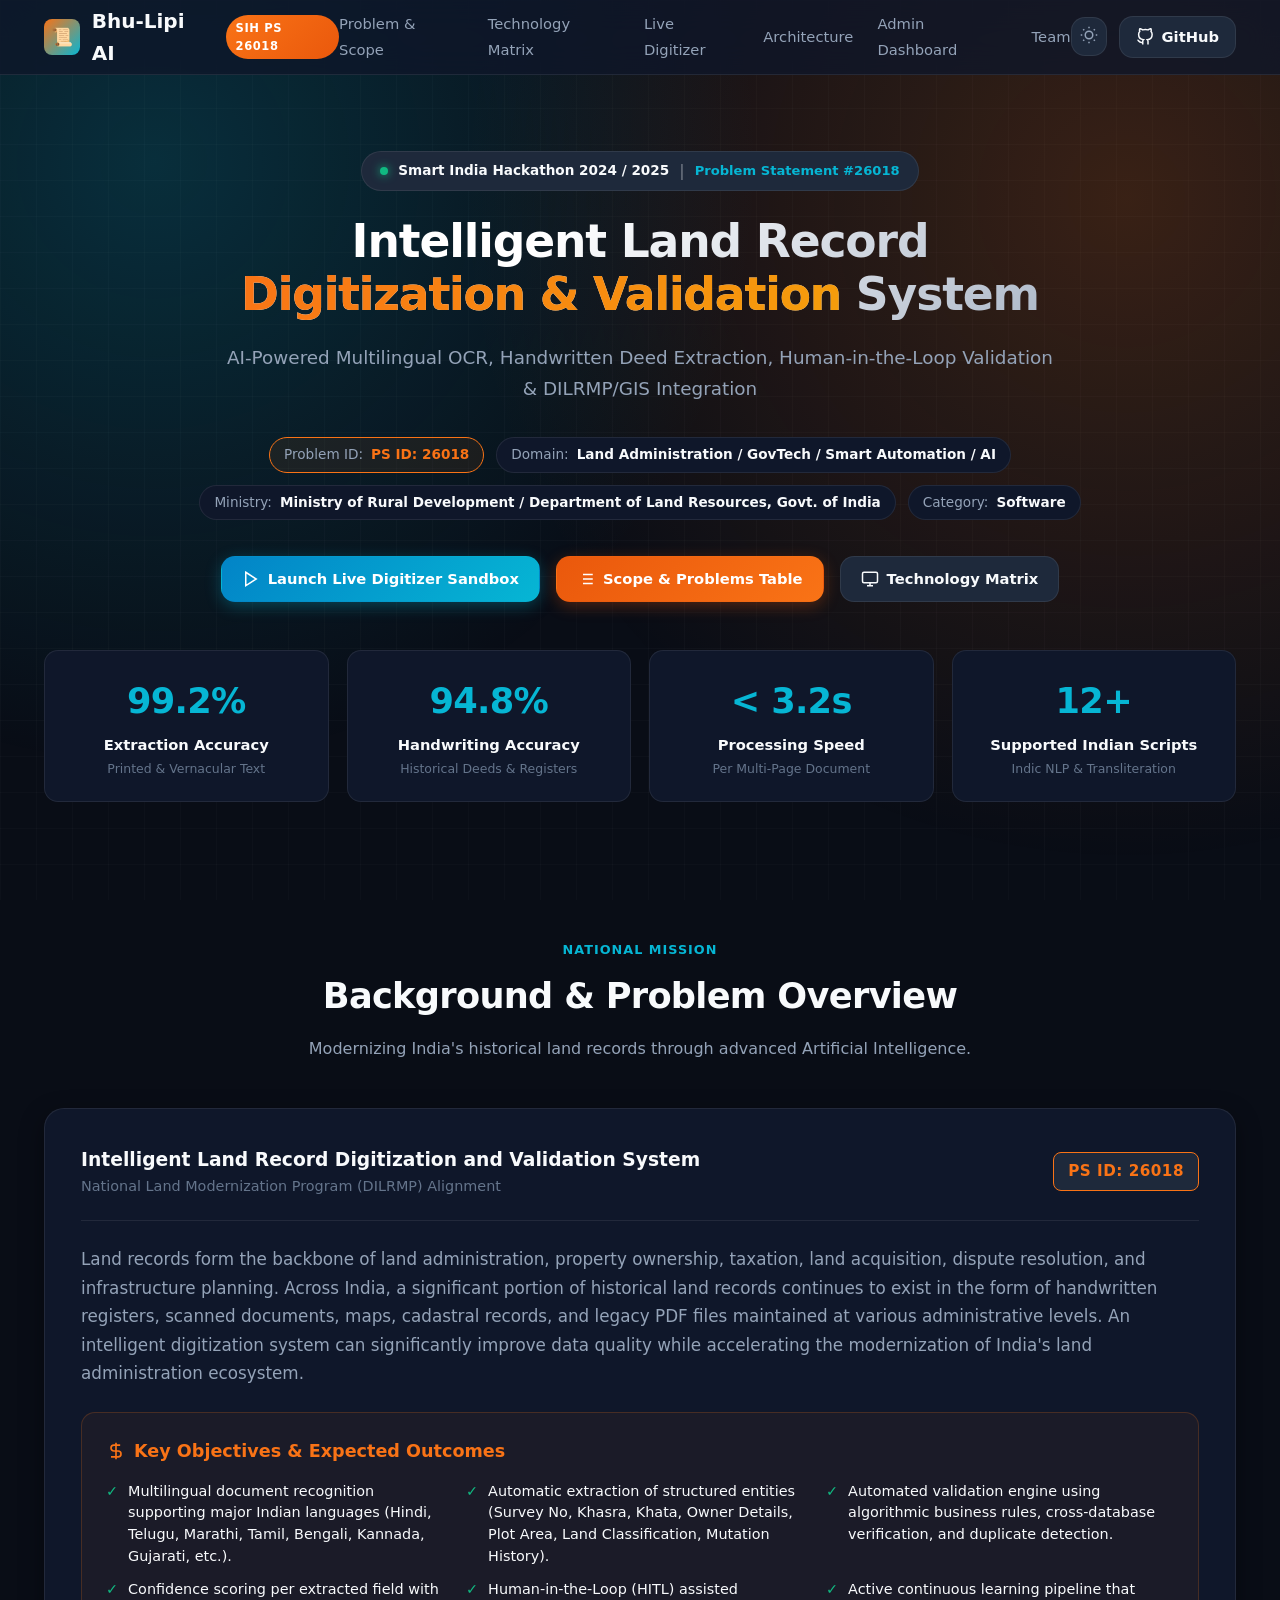
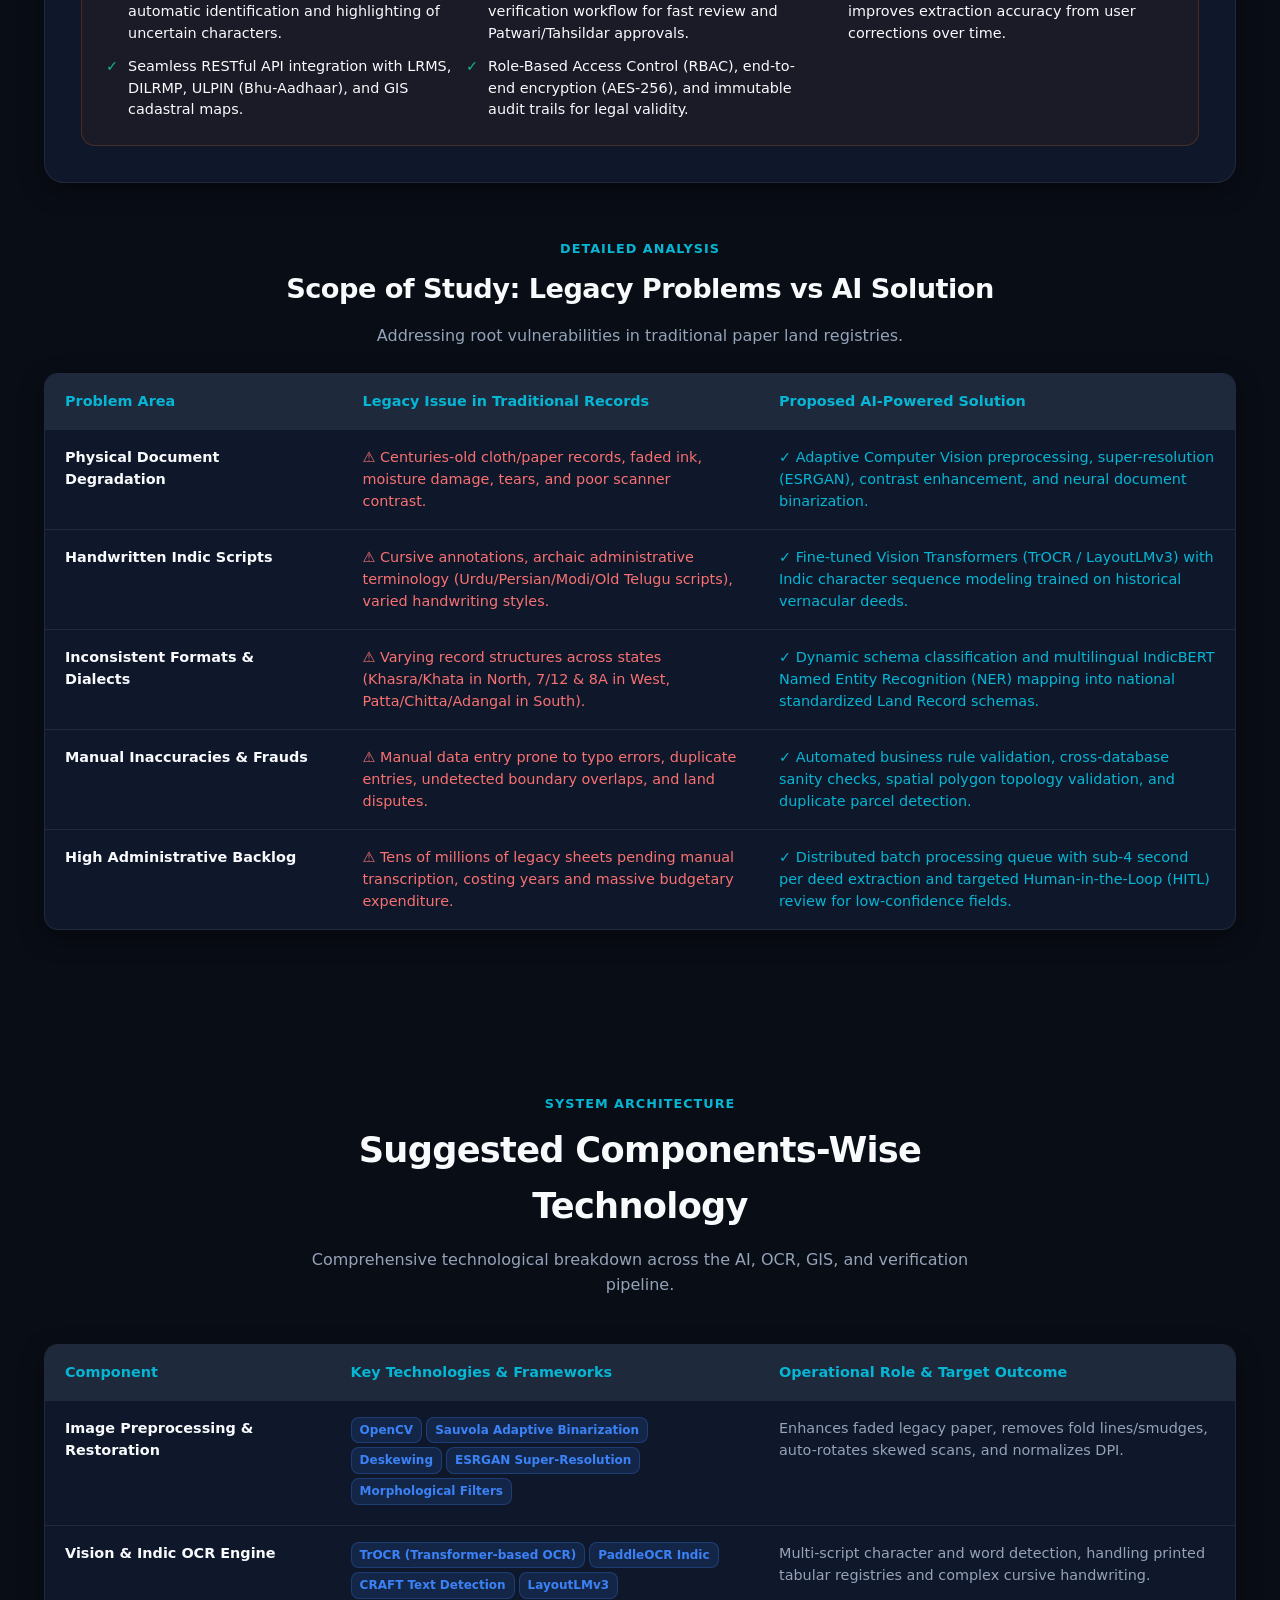
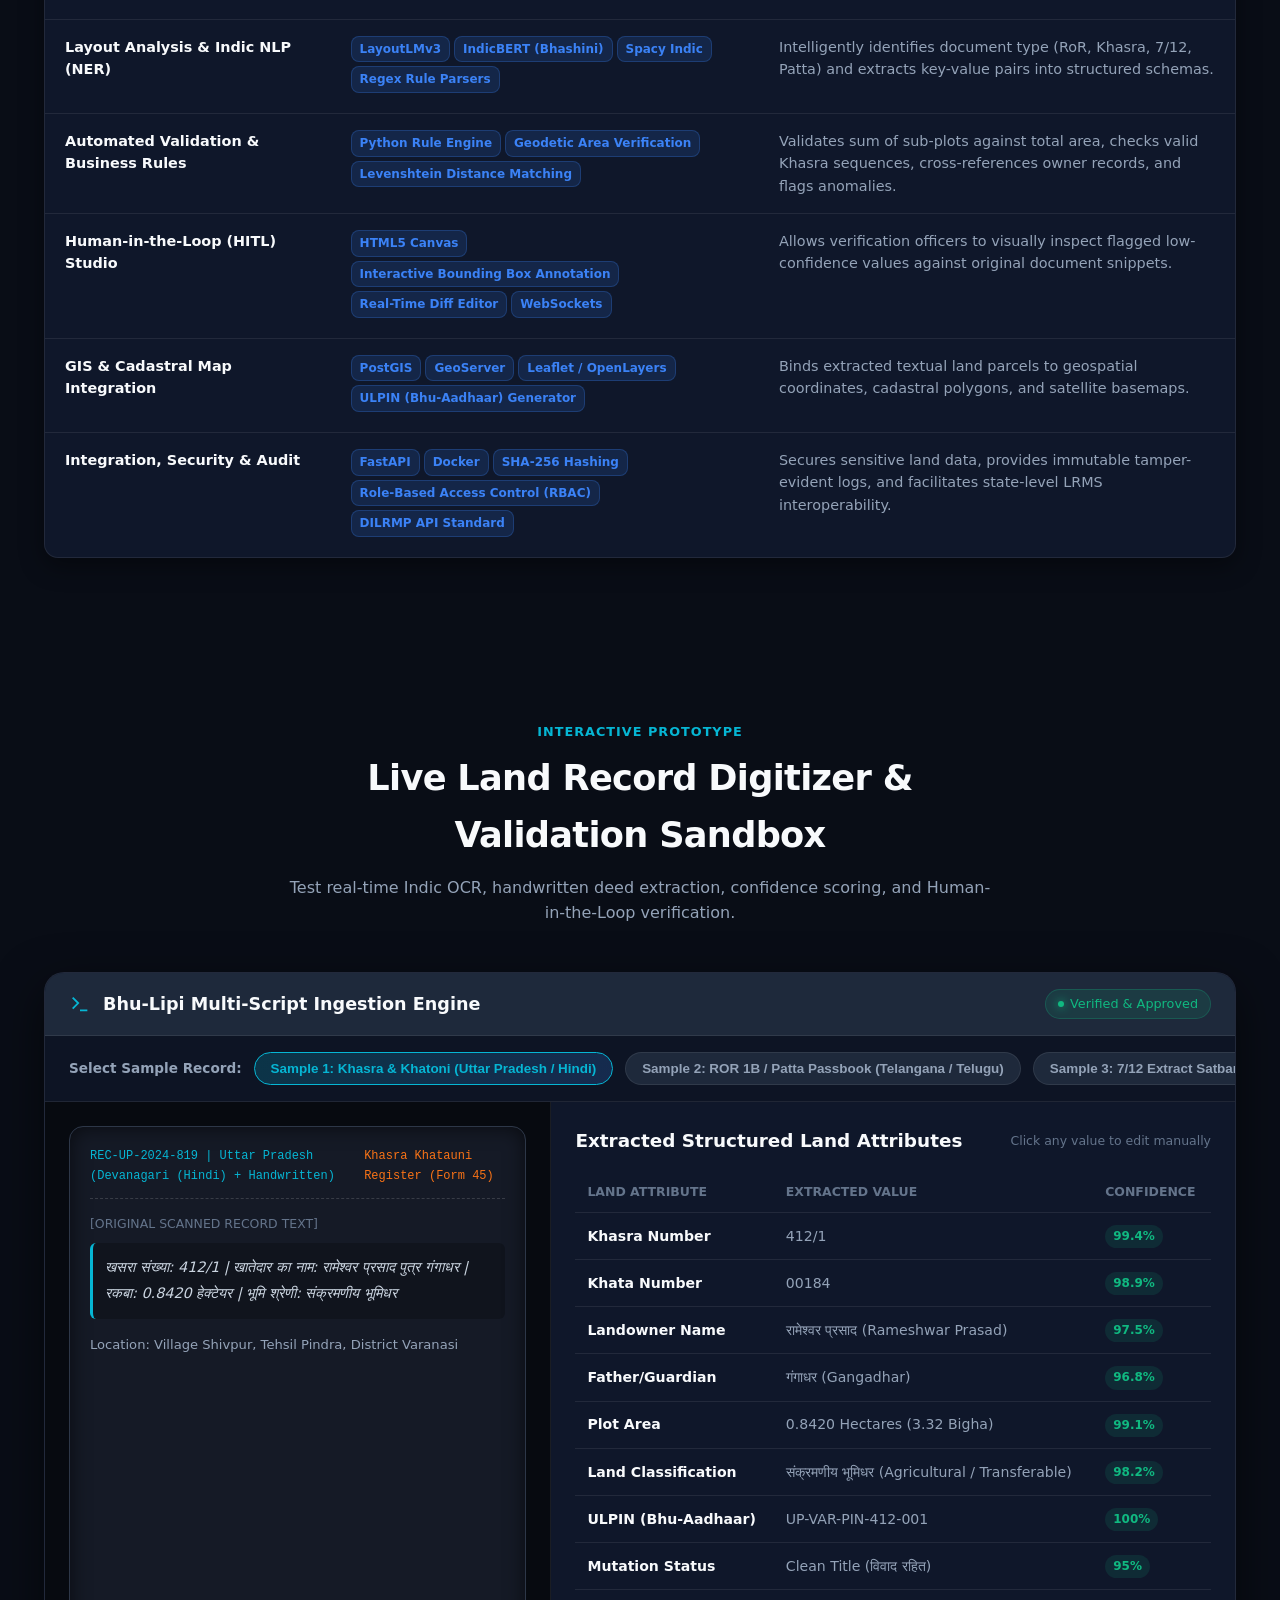
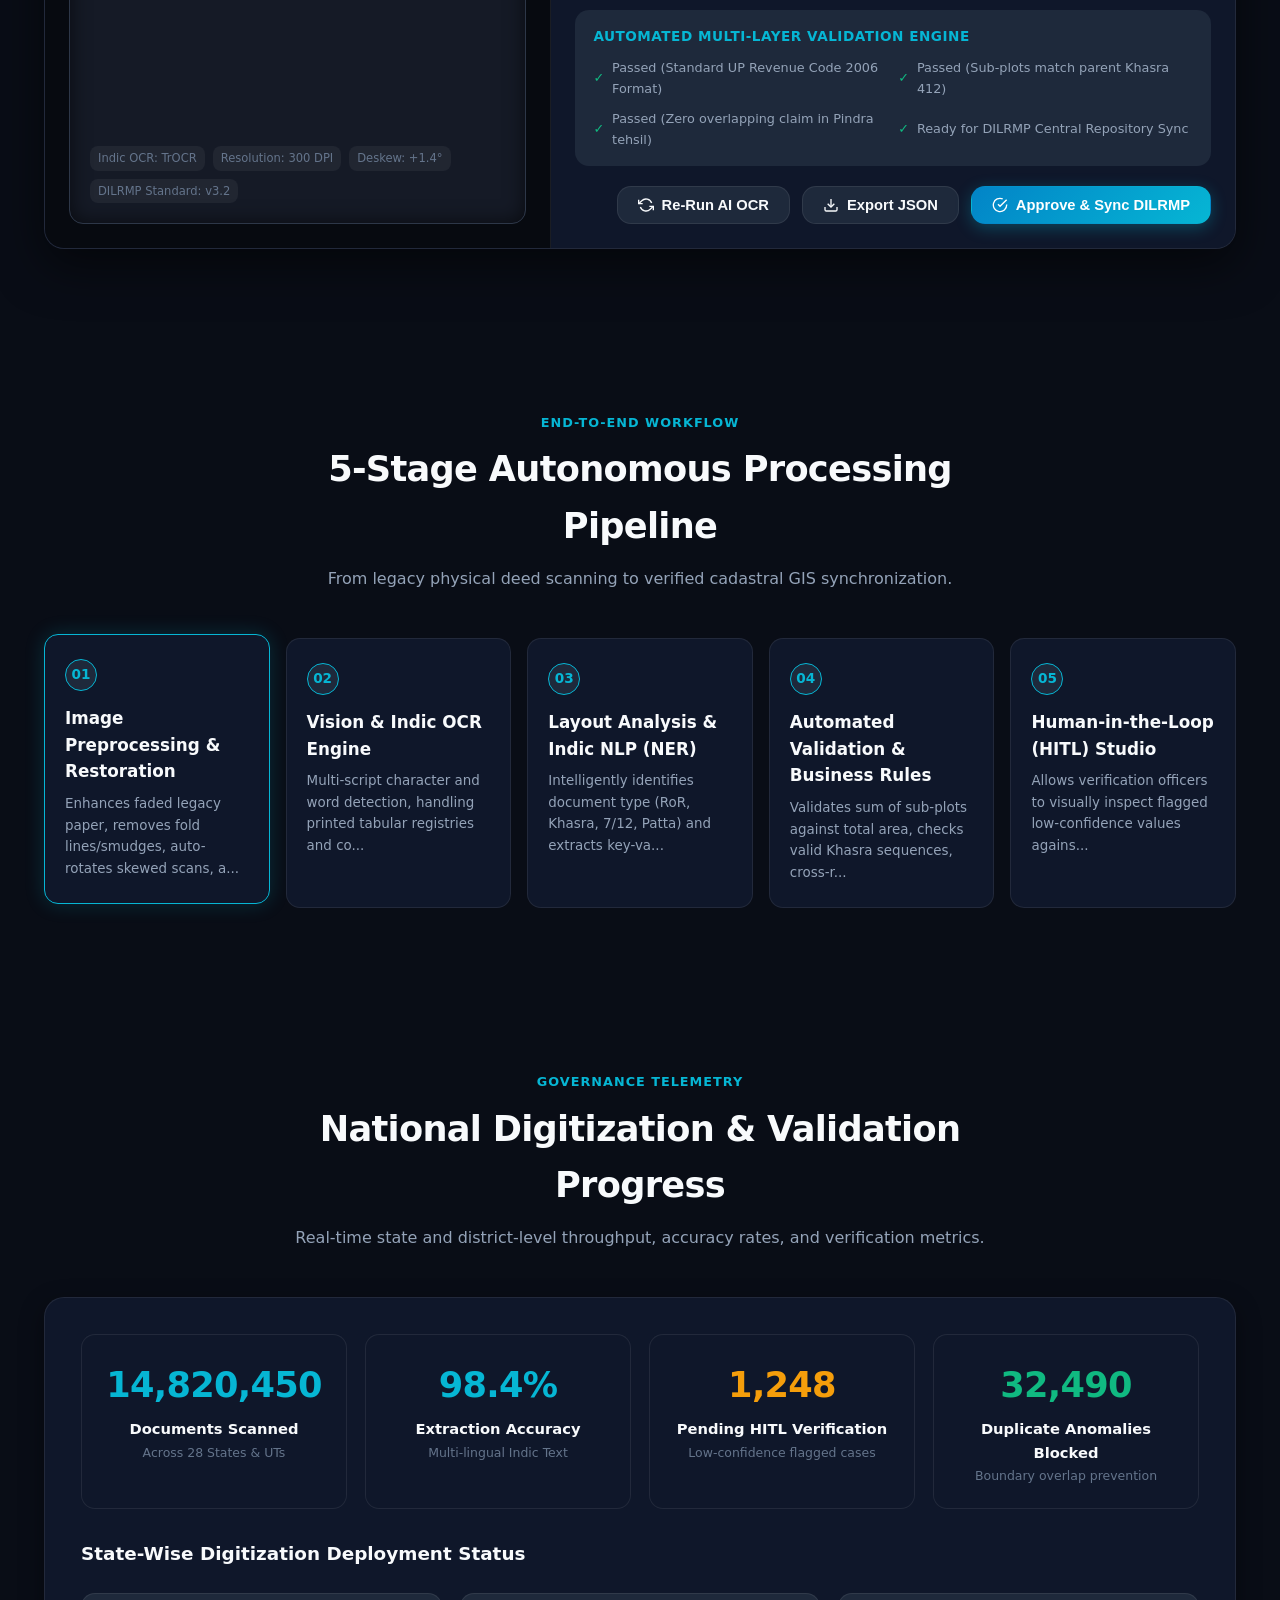
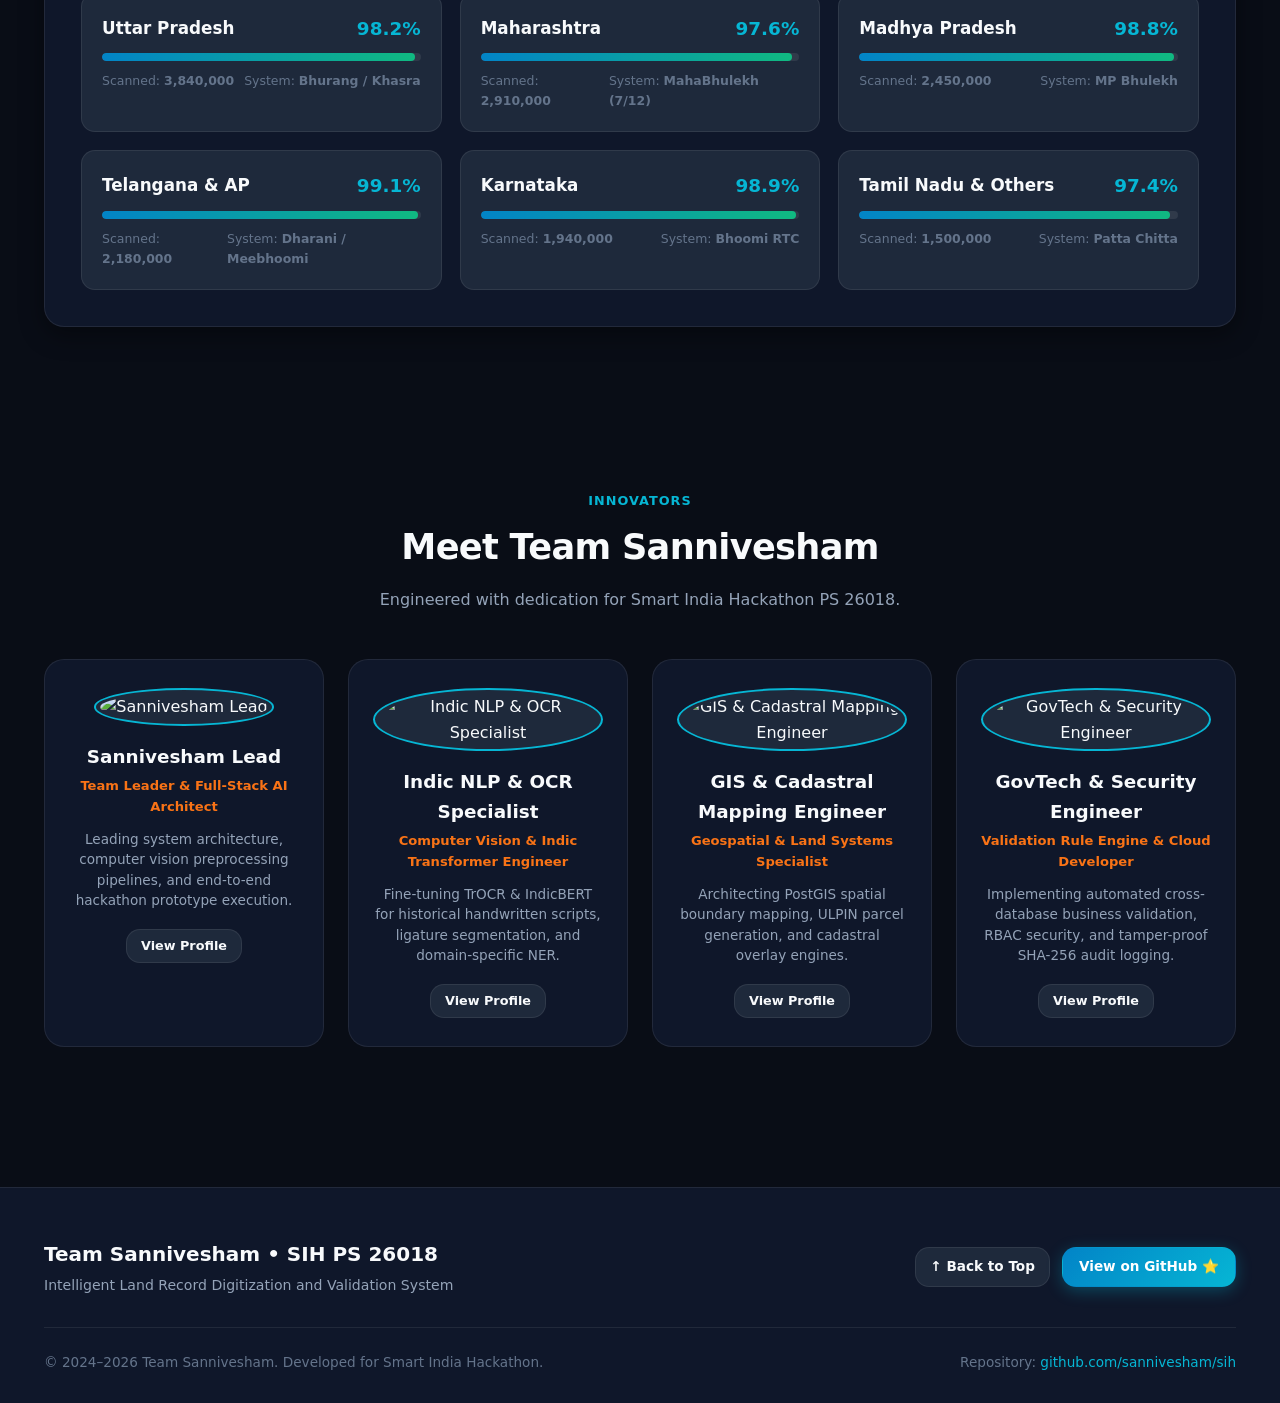
==== index.html @ 3c595a77 "feat: initial commit - SIH PS 26018 Intelligent Land Record Digitization & Validation System website" ====
﻿<!DOCTYPE html>
<html lang="en" data-theme="dark">
<head>
  <meta charset="UTF-8" />
  <meta name="viewport" content="width=device-width, initial-scale=1.0" />
  <title>SIH 26018 | Intelligent Land Record Digitization and Validation System</title>
  <meta name="description" content="AI-Powered Intelligent Land Record Digitization and Validation System for Smart India Hackathon PS 26018 by Team Sannivesham." />
  <link rel="stylesheet" href="css/style.css" />
  <link rel="icon" href="data:image/svg+xml,<svg xmlns='http://www.w3.org/2000/svg' viewBox='0 0 100 100'><text y='.9em' font-size='90'>📜</text></svg>" />
</head>
<body>

  <!-- Background Ambient Glow -->
  <div class="bg-grid-overlay"></div>

  <!-- Navigation Bar -->
  <header class="navbar">
    <div class="container">
      <a href="#" class="nav-brand">
        <div class="brand-icon">📜</div>
        <span>Bhu-Lipi AI</span>
        <span class="brand-badge">SIH PS 26018</span>
      </a>

      <ul class="nav-links">
        <li><a href="#problem" class="nav-link">Problem & Scope</a></li>
        <li><a href="#tech-table" class="nav-link">Technology Matrix</a></li>
        <li><a href="#digitizer" class="nav-link">Live Digitizer</a></li>
        <li><a href="#architecture" class="nav-link">Architecture</a></li>
        <li><a href="#dashboard" class="nav-link">Admin Dashboard</a></li>
        <li><a href="#team" class="nav-link">Team</a></li>
      </ul>

      <div class="nav-actions">
        <button id="theme-toggle" class="btn-icon" aria-label="Toggle Theme" title="Toggle Dark/Light Theme">
          <span id="theme-icon">
            <svg width="18" height="18" viewBox="0 0 24 24" fill="none" stroke="currentColor" stroke-width="2"><circle cx="12" cy="12" r="5"></circle><line x1="12" y1="1" x2="12" y2="3"></line><line x1="12" y1="21" x2="12" y2="23"></line><line x1="4.22" y1="4.22" x2="5.64" y2="5.64"></line><line x1="18.36" y1="18.36" x2="19.78" y2="19.78"></line><line x1="1" y1="12" x2="3" y2="12"></line><line x1="21" y1="12" x2="23" y2="12"></line><line x1="4.22" y1="19.78" x2="5.64" y2="18.36"></line><line x1="18.36" y1="5.64" x2="19.78" y2="4.22"></line></svg>
          </span>
        </button>

        <a href="https://github.com/sannivesham/sih" target="_blank" rel="noopener noreferrer" class="btn btn-secondary sih-gh-link" style="padding: 8px 16px;">
          <svg width="18" height="18" viewBox="0 0 24 24" fill="none" stroke="currentColor" stroke-width="2"><path d="M9 19c-5 1.5-5-2.5-7-3m14 6v-3.87a3.37 3.37 0 0 0-.94-2.61c3.14-.35 6.44-1.54 6.44-7A5.44 5.44 0 0 0 20 4.77 5.07 5.07 0 0 0 19.91 1S18.73.65 16 2.48a13.38 13.38 0 0 0-7 0C6.27.65 5.09 1 5.09 1A5.07 5.07 0 0 0 5 4.77a5.44 5.44 0 0 0-1.5 3.78c0 5.42 3.3 6.61 6.44 7A3.37 3.37 0 0 0 9 18.13V22"></path></svg>
          <span>GitHub</span>
        </a>
      </div>
    </div>
  </header>

  <!-- Hero Section -->
  <main>
    <section class="hero-section">
      <div class="container">
        <div class="hero-badge-wrap">
          <span class="pulse-dot"></span>
          <span id="hero-edition" style="font-size: 0.85rem; font-weight: 700;">Smart India Hackathon</span>
          <span style="opacity: 0.4;">|</span>
          <span style="font-size: 0.82rem; color: var(--accent-cyan); font-weight: 700;">Problem Statement #26018</span>
        </div>

        <h1 class="hero-title">
          Intelligent Land Record <br />
          <span class="hero-highlight">Digitization & Validation</span> System
        </h1>

        <p class="hero-subtitle" id="hero-tagline">
          AI-Powered Multilingual OCR, Handwritten Deed Extraction, Human-in-the-Loop Validation & DILRMP/GIS Integration
        </p>

        <!-- Meta Pills -->
        <div class="meta-pills-row">
          <div class="meta-pill highlight">
            <span>Problem ID:</span>
            <strong id="problem-badge-id">PS ID: 26018</strong>
          </div>
          <div class="meta-pill">
            <span>Domain:</span>
            <strong id="problem-badge-theme">Land Administration / GovTech</strong>
          </div>
          <div class="meta-pill">
            <span>Ministry:</span>
            <strong id="problem-badge-org">Dept of Land Resources / DILRMP</strong>
          </div>
          <div class="meta-pill">
            <span>Category:</span>
            <strong id="problem-badge-cat">Software Edition</strong>
          </div>
        </div>

        <!-- Action CTAs -->
        <div class="hero-actions">
          <a href="#digitizer" class="btn btn-primary">
            <svg width="18" height="18" viewBox="0 0 24 24" fill="none" stroke="currentColor" stroke-width="2"><polygon points="5 3 19 12 5 21 5 3"></polygon></svg>
            <span>Launch Live Digitizer Sandbox</span>
          </a>
          <a href="#scope-section" class="btn btn-saffron">
            <svg width="18" height="18" viewBox="0 0 24 24" fill="none" stroke="currentColor" stroke-width="2"><line x1="8" y1="6" x2="21" y2="6"></line><line x1="8" y1="12" x2="21" y2="12"></line><line x1="8" y1="18" x2="21" y2="18"></line><line x1="3" y1="6" x2="3.01" y2="6"></line><line x1="3" y1="12" x2="3.01" y2="12"></line><line x1="3" y1="18" x2="3.01" y2="18"></line></svg>
            <span>Scope & Problems Table</span>
          </a>
          <a href="#tech-table" class="btn btn-secondary">
            <svg width="18" height="18" viewBox="0 0 24 24" fill="none" stroke="currentColor" stroke-width="2"><rect x="2" y="3" width="20" height="14" rx="2" ry="2"></rect><line x1="8" y1="21" x2="16" y2="21"></line><line x1="12" y1="17" x2="12" y2="21"></line></svg>
            <span>Technology Matrix</span>
          </a>
        </div>

        <!-- KPI Metrics Grid -->
        <div class="metrics-grid" id="metrics-container">
          <!-- Dynamically populated from config.js -->
        </div>
      </div>
    </section>

    <!-- Problem Statement & Background Section -->
    <section class="section" id="problem">
      <div class="container">
        <div class="section-header">
          <span class="section-tag">National Mission</span>
          <h2 class="section-title">Background & Problem Overview</h2>
          <p class="section-desc">Modernizing India's historical land records through advanced Artificial Intelligence.</p>
        </div>

        <div class="problem-box">
          <div class="problem-banner">
            <div>
              <h3 id="problem-title-display">Intelligent Land Record Digitization and Validation System</h3>
              <p style="color: var(--text-muted); font-size: 0.9rem;">National Land Modernization Program (DILRMP) Alignment</p>
            </div>
            <div class="problem-id-badge">PS ID: 26018</div>
          </div>

          <p class="problem-desc-lead" id="problem-desc-lead">
            Land records form the backbone of land administration, property ownership, taxation, land acquisition, dispute resolution, and infrastructure planning. Across India, a significant portion of historical land records continues to exist in the form of handwritten registers, scanned documents, maps, cadastral records, and legacy PDF files maintained at various administrative levels.
          </p>

          <!-- Core Objectives -->
          <div class="objectives-panel">
            <h4>
              <svg width="20" height="20" viewBox="0 0 24 24" fill="none" stroke="currentColor" stroke-width="2"><path d="M12 2v20M17 5H9.5a3.5 3.5 0 0 0 0 7h5a3.5 3.5 0 0 1 0 7H6"></path></svg>
              Key Objectives & Expected Outcomes
            </h4>
            <ul class="objectives-list" id="objectives-container">
              <!-- Dynamically populated from config.js -->
            </ul>
          </div>
        </div>

        <!-- Scope of Study & Problems Table -->
        <div id="scope-section" style="padding-top: 20px;">
          <div class="section-header" style="margin-bottom: 24px;">
            <span class="section-tag">Detailed Analysis</span>
            <h3 class="section-title" style="font-size: 1.7rem;">Scope of Study: Legacy Problems vs AI Solution</h3>
            <p class="section-desc">Addressing root vulnerabilities in traditional paper land registries.</p>
          </div>

          <div class="table-responsive">
            <table class="custom-table">
              <thead>
                <tr>
                  <th style="width: 25%;">Problem Area</th>
                  <th style="width: 35%;">Legacy Issue in Traditional Records</th>
                  <th style="width: 40%;">Proposed AI-Powered Solution</th>
                </tr>
              </thead>
              <tbody id="scope-table-tbody">
                <!-- Dynamically populated from config.js -->
              </tbody>
            </table>
          </div>
        </div>
      </div>
    </section>

    <!-- Suggested Components-Wise Technology Table -->
    <section class="section" id="tech-table">
      <div class="container">
        <div class="section-header">
          <span class="section-tag">System Architecture</span>
          <h2 class="section-title">Suggested Components-Wise Technology</h2>
          <p class="section-desc">Comprehensive technological breakdown across the AI, OCR, GIS, and verification pipeline.</p>
        </div>

        <div class="table-responsive">
          <table class="custom-table">
            <thead>
              <tr>
                <th style="width: 24%;">Component</th>
                <th style="width: 36%;">Key Technologies & Frameworks</th>
                <th style="width: 40%;">Operational Role & Target Outcome</th>
              </tr>
            </thead>
            <tbody id="components-table-tbody">
              <!-- Dynamically populated from config.js -->
            </tbody>
          </table>
        </div>
      </div>
    </section>

    <!-- Interactive Land Record Digitizer Simulator -->
    <section class="section" id="digitizer">
      <div class="container">
        <div class="section-header">
          <span class="section-tag">Interactive Prototype</span>
          <h2 class="section-title">Live Land Record Digitizer & Validation Sandbox</h2>
          <p class="section-desc">Test real-time Indic OCR, handwritten deed extraction, confidence scoring, and Human-in-the-Loop verification.</p>
        </div>

        <div class="simulator-container">
          <!-- Topbar -->
          <div class="simulator-topbar">
            <div class="simulator-title-wrap">
              <svg width="22" height="22" viewBox="0 0 24 24" fill="none" stroke="var(--accent-cyan)" stroke-width="2"><polyline points="4 17 10 11 4 5"></polyline><line x1="12" y1="19" x2="20" y2="19"></line></svg>
              <h3>Bhu-Lipi Multi-Script Ingestion Engine</h3>
            </div>
            <div class="simulator-status-badge">
              <span class="pulse-dot" style="width: 6px; height: 6px;"></span>
              <span id="sim-status-text">Pipeline Ready</span>
            </div>
          </div>

          <!-- Sample Selector Strip -->
          <div class="sample-selector-strip" id="sample-selector-strip">
            <!-- Dynamically populated from config.js -->
          </div>

          <!-- Workspace Split -->
          <div class="simulator-workspace">
            <!-- Left: Scanned Document Viewer -->
            <div class="doc-scan-viewer">
              <div class="doc-paper-mockup" id="doc-paper-mockup">
                <div class="scan-laser-line"></div>
                <div class="doc-paper-header">
                  <span id="doc-code-display">REC-UP-2024-819</span>
                  <span style="color: var(--accent-saffron);" id="doc-type-display">Form 45 Khasra</span>
                </div>
                <div class="doc-paper-content">
                  <div style="font-size: 0.78rem; color: var(--text-muted); margin-bottom: 8px;">[ORIGINAL SCANNED RECORD TEXT]</div>
                  <p id="doc-text-display" style="font-style: italic; background: rgba(0,0,0,0.25); padding: 12px; border-radius: 6px; border-left: 3px solid var(--accent-cyan);">
                    खसरा संख्या: 412/1 | खातेदार का नाम: रामेश्वर प्रसाद पुत्र गंगाधर | रकबा: 0.8420 हेक्टेयर
                  </p>
                  <div style="margin-top: 14px; font-size: 0.82rem; color: #94a3b8;" id="doc-geo-display">
                    Location: Village Shivpur, Tehsil Pindra, District Varanasi
                  </div>
                </div>
                <div class="doc-meta-tags">
                  <span class="doc-meta-pill">Indic OCR: TrOCR</span>
                  <span class="doc-meta-pill">Resolution: 300 DPI</span>
                  <span class="doc-meta-pill">Deskew: +1.4°</span>
                  <span class="doc-meta-pill">DILRMP Standard: v3.2</span>
                </div>
              </div>
            </div>

            <!-- Right: Extracted Schema Table & Validation -->
            <div class="doc-results-panel">
              <div class="results-panel-header">
                <h4>Extracted Structured Land Attributes</h4>
                <span style="font-size: 0.78rem; color: var(--text-muted);">Click any value to edit manually</span>
              </div>

              <!-- HITL Alert Strip (Shown on low-confidence records) -->
              <div class="hitl-alert-strip" id="hitl-alert-strip">
                <!-- Dynamically toggled -->
              </div>

              <!-- Fields Table -->
              <table class="fields-table">
                <thead>
                  <tr>
                    <th>Land Attribute</th>
                    <th>Extracted Value</th>
                    <th>Confidence</th>
                  </tr>
                </thead>
                <tbody id="fields-table-tbody">
                  <!-- Dynamically populated from config.js -->
                </tbody>
              </table>

              <!-- Automated Validation Checklist -->
              <div class="validation-checklist">
                <h5>Automated Multi-Layer Validation Engine</h5>
                <div class="validation-grid">
                  <div class="validation-item" id="val-format">Format Compliance: Passed</div>
                  <div class="validation-item" id="val-area">Sub-Plot Sum Check: Passed</div>
                  <div class="validation-item" id="val-duplicate">Duplicate Encumbrance: Passed</div>
                  <div class="validation-item" id="val-dilrmp">DILRMP Central Sync: Ready</div>
                </div>
              </div>

              <!-- Action Buttons Row -->
              <div class="sim-actions-row">
                <button id="sim-rescan-btn" class="btn btn-secondary">
                  <svg width="16" height="16" viewBox="0 0 24 24" fill="none" stroke="currentColor" stroke-width="2"><polyline points="1 4 1 10 7 10"></polyline><polyline points="23 20 23 14 17 14"></polyline><path d="M20.49 9A9 9 0 0 0 5.64 5.64L1 10m22 4l-4.64 4.36A9 9 0 0 1 3.51 15"></path></svg>
                  <span>Re-Run AI OCR</span>
                </button>
                <button id="sim-export-btn" class="btn btn-secondary">
                  <svg width="16" height="16" viewBox="0 0 24 24" fill="none" stroke="currentColor" stroke-width="2"><path d="M21 15v4a2 2 0 0 1-2 2H5a2 2 0 0 1-2-2v-4"></path><polyline points="7 10 12 15 17 10"></polyline><line x1="12" y1="15" x2="12" y2="3"></line></svg>
                  <span>Export JSON</span>
                </button>
                <button id="sim-approve-btn" class="btn btn-primary">
                  <svg width="16" height="16" viewBox="0 0 24 24" fill="none" stroke="currentColor" stroke-width="2"><path d="M22 11.08V12a10 10 0 1 1-5.93-9.14"></path><polyline points="22 4 12 14.01 9 11.01"></polyline></svg>
                  <span>Approve & Sync DILRMP</span>
                </button>
              </div>
            </div>
          </div>
        </div>
      </div>
    </section>

    <!-- System Architecture Pipeline -->
    <section class="section" id="architecture">
      <div class="container">
        <div class="section-header">
          <span class="section-tag">End-to-End Workflow</span>
          <h2 class="section-title">5-Stage Autonomous Processing Pipeline</h2>
          <p class="section-desc">From legacy physical deed scanning to verified cadastral GIS synchronization.</p>
        </div>

        <div class="pipeline-flow" id="pipeline-container">
          <!-- Dynamically populated from config.js -->
        </div>
      </div>
    </section>

    <!-- Administrative Digitization Dashboard -->
    <section class="section" id="dashboard">
      <div class="container">
        <div class="section-header">
          <span class="section-tag">Governance Telemetry</span>
          <h2 class="section-title">National Digitization & Validation Progress</h2>
          <p class="section-desc">Real-time state and district-level throughput, accuracy rates, and verification metrics.</p>
        </div>

        <div class="admin-dashboard-box">
          <!-- Top Metrics -->
          <div class="metrics-grid" style="margin-top: 0; margin-bottom: 30px;">
            <div class="metric-card">
              <div class="metric-value" id="dash-total-scanned">14,820,450</div>
              <div class="metric-label">Documents Scanned</div>
              <div class="metric-note">Across 28 States & UTs</div>
            </div>
            <div class="metric-card">
              <div class="metric-value" id="dash-success-rate">98.4%</div>
              <div class="metric-label">Extraction Accuracy</div>
              <div class="metric-note">Multi-lingual Indic Text</div>
            </div>
            <div class="metric-card">
              <div class="metric-value" style="color: var(--accent-amber);" id="dash-hitl-queue">1,248</div>
              <div class="metric-label">Pending HITL Verification</div>
              <div class="metric-note">Low-confidence flagged cases</div>
            </div>
            <div class="metric-card">
              <div class="metric-value" style="color: var(--accent-green);" id="dash-fraud-prevented">32,490</div>
              <div class="metric-label">Duplicate Anomalies Blocked</div>
              <div class="metric-note">Boundary overlap prevention</div>
            </div>
          </div>

          <!-- State-wise Progress Bars -->
          <h4 style="font-size: 1.15rem; margin-bottom: 8px;">State-Wise Digitization Deployment Status</h4>
          <div class="state-progress-grid" id="state-progress-grid">
            <!-- Dynamically populated from config.js -->
          </div>
        </div>
      </div>
    </section>

    <!-- Team Section -->
    <section class="section" id="team">
      <div class="container">
        <div class="section-header">
          <span class="section-tag">Innovators</span>
          <h2 class="section-title">Meet Team Sannivesham</h2>
          <p class="section-desc">Engineered with dedication for Smart India Hackathon PS 26018.</p>
        </div>

        <div class="team-grid" id="team-container">
          <!-- Dynamically populated from config.js -->
        </div>
      </div>
    </section>
  </main>

  <!-- Footer -->
  <footer class="footer">
    <div class="container">
      <div class="footer-top">
        <div class="footer-brand">
          <h4>Team Sannivesham • SIH PS 26018</h4>
          <p>Intelligent Land Record Digitization and Validation System</p>
        </div>
        <div style="display: flex; gap: 12px; align-items: center;">
          <a href="#top" class="btn btn-secondary" style="padding: 8px 14px; font-size: 0.85rem;">
            ↑ Back to Top
          </a>
          <a href="https://github.com/sannivesham/sih" target="_blank" rel="noopener noreferrer" class="btn btn-primary sih-gh-link" style="padding: 8px 16px; font-size: 0.85rem;">
            View on GitHub ⭐
          </a>
        </div>
      </div>

      <div class="footer-bottom">
        <p>© 2024–2026 Team Sannivesham. Developed for Smart India Hackathon.</p>
        <p>Repository: <a href="https://github.com/sannivesham/sih" target="_blank" rel="noopener noreferrer" style="color: var(--accent-cyan); text-decoration: none;">github.com/sannivesham/sih</a></p>
      </div>
    </div>
  </footer>

  <!-- Scripts -->
  <script src="js/config.js"></script>
  <script src="js/app.js"></script>
</body>
</html>
---- css/style.css ----
﻿/* ==========================================================================
   SIH Hackathon Portal - PS 26018
   Intelligent Land Record Digitization and Validation System
   Organization: Sannivesham
   ========================================================================== */

:root {
  /* Color Palette - Dark Theme (Default) */
  --bg-main: #090d16;
  --bg-surface: #0f172a;
  --bg-surface-elevated: #1e293b;
  --bg-glass: rgba(15, 23, 42, 0.78);
  --border-glass: rgba(255, 255, 255, 0.08);
  --border-hover: rgba(56, 189, 248, 0.4);

  --text-main: #f8fafc;
  --text-secondary: #94a3b8;
  --text-muted: #64748b;

  /* Accent Branding */
  --accent-saffron: #f97316;
  --accent-cyan: #06b6d4;
  --accent-blue: #3b82f6;
  --accent-green: #10b981;
  --accent-amber: #f59e0b;
  --accent-red: #ef4444;
  --accent-purple: #8b5cf6;

  --accent-glow: rgba(6, 182, 212, 0.2);
  --saffron-glow: rgba(249, 115, 22, 0.2);

  /* Typography */
  --font-sans: system-ui, -apple-system, BlinkMacSystemFont, 'Segoe UI', Roboto, Oxygen, Ubuntu, Cantarell, 'Open Sans', 'Helvetica Neue', sans-serif;
  --font-mono: ui-monospace, SFMono-Regular, Menlo, Monaco, Consolas, 'Liberation Mono', 'Courier New', monospace;

  /* Elevation */
  --shadow-sm: 0 2px 8px rgba(0, 0, 0, 0.3);
  --shadow-md: 0 8px 24px rgba(0, 0, 0, 0.4);
  --shadow-lg: 0 16px 48px rgba(0, 0, 0, 0.55);

  /* Radius */
  --radius-sm: 8px;
  --radius-md: 14px;
  --radius-lg: 20px;
  --radius-full: 9999px;

  /* Transitions */
  --transition: all 0.25s cubic-bezier(0.4, 0, 0.2, 1);
}

/* Light Theme Variables */
[data-theme="light"] {
  --bg-main: #f8fafc;
  --bg-surface: #ffffff;
  --bg-surface-elevated: #f1f5f9;
  --bg-glass: rgba(255, 255, 255, 0.88);
  --border-glass: rgba(0, 0, 0, 0.08);
  --border-hover: rgba(37, 99, 235, 0.4);

  --text-main: #0f172a;
  --text-secondary: #475569;
  --text-muted: #94a3b8;

  --accent-glow: rgba(59, 130, 246, 0.12);
  --saffron-glow: rgba(249, 115, 22, 0.12);
  --shadow-sm: 0 2px 8px rgba(0, 0, 0, 0.05);
  --shadow-md: 0 8px 24px rgba(0, 0, 0, 0.08);
  --shadow-lg: 0 16px 40px rgba(0, 0, 0, 0.12);
}

/* Reset */
* {
  margin: 0;
  padding: 0;
  box-sizing: border-box;
}

html {
  scroll-behavior: smooth;
  font-size: 16px;
}

body {
  font-family: var(--font-sans);
  background-color: var(--bg-main);
  color: var(--text-main);
  line-height: 1.6;
  overflow-x: hidden;
  min-height: 100vh;
  transition: background-color 0.3s ease, color 0.3s ease;
}

/* Background Ambient Lighting */
.bg-grid-overlay {
  position: fixed;
  inset: 0;
  pointer-events: none;
  z-index: 0;
  background-image: 
    radial-gradient(circle at 12% 18%, var(--accent-glow) 0%, transparent 45%),
    radial-gradient(circle at 88% 22%, var(--saffron-glow) 0%, transparent 50%),
    linear-gradient(rgba(255, 255, 255, 0.02) 1px, transparent 1px),
    linear-gradient(90deg, rgba(255, 255, 255, 0.02) 1px, transparent 1px);
  background-size: 100% 100%, 100% 100%, 36px 36px, 36px 36px;
}

.container {
  width: 100%;
  max-width: 1240px;
  margin: 0 auto;
  padding: 0 24px;
  position: relative;
  z-index: 1;
}

/* Navbar */
.navbar {
  position: sticky;
  top: 0;
  z-index: 100;
  backdrop-filter: blur(16px);
  -webkit-backdrop-filter: blur(16px);
  background: var(--bg-glass);
  border-bottom: 1px solid var(--border-glass);
  transition: var(--transition);
}

.navbar .container {
  display: flex;
  align-items: center;
  justify-content: space-between;
  height: 74px;
}

.nav-brand {
  display: flex;
  align-items: center;
  gap: 12px;
  text-decoration: none;
  color: var(--text-main);
  font-weight: 700;
  font-size: 1.25rem;
}

.brand-icon {
  width: 36px;
  height: 36px;
  border-radius: var(--radius-sm);
  background: linear-gradient(135deg, var(--accent-saffron), var(--accent-cyan));
  display: flex;
  align-items: center;
  justify-content: center;
  color: white;
  font-size: 1.1rem;
}

.brand-badge {
  background: linear-gradient(135deg, var(--accent-saffron), #ea580c);
  color: #fff;
  font-size: 0.72rem;
  font-weight: 800;
  padding: 4px 10px;
  border-radius: var(--radius-full);
  letter-spacing: 0.6px;
  text-transform: uppercase;
}

.nav-links {
  display: flex;
  align-items: center;
  gap: 24px;
  list-style: none;
}

.nav-link {
  color: var(--text-secondary);
  text-decoration: none;
  font-weight: 500;
  font-size: 0.92rem;
  transition: var(--transition);
  position: relative;
}

.nav-link:hover,
.nav-link.active {
  color: var(--text-main);
}

.nav-link:hover::after {
  content: '';
  position: absolute;
  bottom: -4px;
  left: 0;
  width: 100%;
  height: 2px;
  background: var(--accent-cyan);
  border-radius: 2px;
}

.nav-actions {
  display: flex;
  align-items: center;
  gap: 12px;
}

/* Buttons */
.btn {
  display: inline-flex;
  align-items: center;
  justify-content: center;
  gap: 8px;
  padding: 10px 20px;
  border-radius: var(--radius-md);
  font-weight: 600;
  font-size: 0.92rem;
  cursor: pointer;
  text-decoration: none;
  transition: var(--transition);
  border: 1px solid transparent;
}

.btn-primary {
  background: linear-gradient(135deg, #0284c7, #06b6d4);
  color: #ffffff;
  box-shadow: 0 4px 16px rgba(6, 182, 212, 0.3);
}

.btn-primary:hover {
  transform: translateY(-2px);
  box-shadow: 0 6px 22px rgba(6, 182, 212, 0.45);
}

.btn-saffron {
  background: linear-gradient(135deg, #ea580c, #f97316);
  color: #ffffff;
  box-shadow: 0 4px 16px rgba(234, 88, 12, 0.3);
}

.btn-saffron:hover {
  transform: translateY(-2px);
  box-shadow: 0 6px 22px rgba(249, 115, 22, 0.45);
}

.btn-secondary {
  background: var(--bg-surface-elevated);
  color: var(--text-main);
  border-color: var(--border-glass);
}

.btn-secondary:hover {
  border-color: var(--border-hover);
  transform: translateY(-2px);
}

.btn-icon {
  padding: 8px;
  border-radius: var(--radius-md);
  background: var(--bg-surface-elevated);
  color: var(--text-secondary);
  border: 1px solid var(--border-glass);
  cursor: pointer;
  display: flex;
  align-items: center;
  justify-content: center;
  transition: var(--transition);
}

.btn-icon:hover {
  color: var(--text-main);
  border-color: var(--border-hover);
}

/* Hero Section */
.hero-section {
  padding: 76px 0 54px;
  text-align: center;
  position: relative;
}

.hero-badge-wrap {
  display: inline-flex;
  align-items: center;
  gap: 10px;
  background: var(--bg-surface-elevated);
  border: 1px solid var(--border-glass);
  padding: 6px 18px;
  border-radius: var(--radius-full);
  margin-bottom: 24px;
}

.pulse-dot {
  width: 8px;
  height: 8px;
  border-radius: 50%;
  background-color: var(--accent-green);
  box-shadow: 0 0 10px var(--accent-green);
  animation: pulse 2s infinite;
}

@keyframes pulse {
  0% { transform: scale(0.95); opacity: 0.8; }
  50% { transform: scale(1.35); opacity: 1; }
  100% { transform: scale(0.95); opacity: 0.8; }
}

.hero-title {
  font-size: 2.85rem;
  font-weight: 850;
  line-height: 1.18;
  letter-spacing: -0.025em;
  margin-bottom: 20px;
  background: linear-gradient(135deg, #ffffff 40%, #94a3b8 100%);
  -webkit-background-clip: text;
  -webkit-text-fill-color: transparent;
}

[data-theme="light"] .hero-title {
  background: linear-gradient(135deg, #0f172a 40%, #334155 100%);
  -webkit-background-clip: text;
  -webkit-text-fill-color: transparent;
}

.hero-highlight {
  background: linear-gradient(135deg, var(--accent-saffron), #f59e0b);
  -webkit-background-clip: text;
  -webkit-text-fill-color: transparent;
}

.hero-subtitle {
  font-size: 1.15rem;
  color: var(--text-secondary);
  max-width: 840px;
  margin: 0 auto 32px;
  line-height: 1.7;
}

/* Meta Pills Row */
.meta-pills-row {
  display: flex;
  align-items: center;
  justify-content: center;
  gap: 12px;
  flex-wrap: wrap;
  margin-bottom: 36px;
}

.meta-pill {
  display: inline-flex;
  align-items: center;
  gap: 8px;
  padding: 6px 14px;
  background: var(--bg-surface);
  border: 1px solid var(--border-glass);
  border-radius: var(--radius-full);
  font-size: 0.85rem;
  color: var(--text-secondary);
}

.meta-pill strong {
  color: var(--text-main);
}

.meta-pill.highlight {
  border-color: var(--accent-saffron);
  background: rgba(249, 115, 22, 0.08);
}

.meta-pill.highlight strong {
  color: var(--accent-saffron);
}

.hero-actions {
  display: flex;
  align-items: center;
  justify-content: center;
  gap: 16px;
  flex-wrap: wrap;
  margin-bottom: 48px;
}

/* Metrics Grid */
.metrics-grid {
  display: grid;
  grid-template-columns: repeat(auto-fit, minmax(220px, 1fr));
  gap: 18px;
  margin-top: 24px;
}

.metric-card {
  background: var(--bg-surface);
  border: 1px solid var(--border-glass);
  border-radius: var(--radius-md);
  padding: 22px 18px;
  text-align: center;
  backdrop-filter: blur(8px);
  transition: var(--transition);
}

.metric-card:hover {
  transform: translateY(-3px);
  border-color: var(--border-hover);
  box-shadow: var(--shadow-sm);
}

.metric-value {
  font-size: 2.2rem;
  font-weight: 800;
  color: var(--accent-cyan);
  margin-bottom: 4px;
  letter-spacing: -0.02em;
}

.metric-label {
  font-size: 0.92rem;
  font-weight: 600;
  color: var(--text-main);
  margin-bottom: 2px;
}

.metric-note {
  font-size: 0.78rem;
  color: var(--text-muted);
}

/* Section Shared */
.section {
  padding: 80px 0;
  position: relative;
}

.section-header {
  text-align: center;
  max-width: 720px;
  margin: 0 auto 46px;
}

.section-tag {
  display: inline-block;
  font-size: 0.8rem;
  font-weight: 700;
  text-transform: uppercase;
  letter-spacing: 1px;
  color: var(--accent-cyan);
  margin-bottom: 8px;
}

.section-title {
  font-size: 2.2rem;
  font-weight: 800;
  letter-spacing: -0.02em;
  margin-bottom: 12px;
}

.section-desc {
  color: var(--text-secondary);
  font-size: 1rem;
}

/* Tables Styling */
.table-responsive {
  width: 100%;
  overflow-x: auto;
  border-radius: var(--radius-md);
  border: 1px solid var(--border-glass);
  background: var(--bg-surface);
  box-shadow: var(--shadow-md);
  margin-top: 24px;
}

.custom-table {
  width: 100%;
  border-collapse: collapse;
  text-align: left;
  font-size: 0.9rem;
}

.custom-table th {
  background: var(--bg-surface-elevated);
  color: var(--accent-cyan);
  font-weight: 700;
  padding: 16px 20px;
  border-bottom: 1px solid var(--border-glass);
  white-space: nowrap;
}

.custom-table td {
  padding: 16px 20px;
  border-bottom: 1px solid var(--border-glass);
  color: var(--text-secondary);
  vertical-align: top;
  line-height: 1.55;
}

.custom-table tr:hover td {
  background: rgba(6, 182, 212, 0.03);
  color: var(--text-main);
}

.custom-table tr:last-child td {
  border-bottom: none;
}

.table-tag {
  display: inline-block;
  font-size: 0.75rem;
  font-weight: 700;
  padding: 3px 8px;
  border-radius: var(--radius-sm);
  background: rgba(59, 130, 246, 0.15);
  color: var(--accent-blue);
  border: 1px solid rgba(59, 130, 246, 0.25);
  margin-right: 4px;
  margin-bottom: 4px;
}

/* Problem Box & Background */
.problem-box {
  background: var(--bg-surface);
  border: 1px solid var(--border-glass);
  border-radius: var(--radius-lg);
  padding: 36px;
  box-shadow: var(--shadow-md);
  margin-bottom: 32px;
}

.problem-banner {
  display: flex;
  align-items: center;
  justify-content: space-between;
  flex-wrap: wrap;
  gap: 16px;
  padding-bottom: 22px;
  border-bottom: 1px solid var(--border-glass);
  margin-bottom: 24px;
}

.problem-id-badge {
  background: var(--bg-surface-elevated);
  border: 1px solid var(--accent-saffron);
  color: var(--accent-saffron);
  font-weight: 800;
  font-size: 0.95rem;
  padding: 6px 14px;
  border-radius: var(--radius-sm);
  letter-spacing: 0.5px;
}

.problem-desc-lead {
  font-size: 1.05rem;
  color: var(--text-secondary);
  line-height: 1.7;
  margin-bottom: 24px;
}

.objectives-panel {
  background: rgba(249, 115, 22, 0.05);
  border: 1px solid rgba(249, 115, 22, 0.2);
  border-radius: var(--radius-md);
  padding: 24px;
  margin-top: 24px;
}

.objectives-panel h4 {
  color: var(--accent-saffron);
  margin-bottom: 16px;
  font-size: 1.1rem;
  display: flex;
  align-items: center;
  gap: 8px;
}

.objectives-list {
  list-style: none;
  display: grid;
  grid-template-columns: repeat(auto-fit, minmax(280px, 1fr));
  gap: 12px;
}

.objectives-list li {
  display: flex;
  align-items: flex-start;
  gap: 10px;
  font-size: 0.9rem;
  color: var(--text-main);
  line-height: 1.5;
}

.objectives-list li::before {
  content: '✓';
  color: var(--accent-green);
  font-weight: 800;
}

/* Architecture Pipeline */
.pipeline-flow {
  display: grid;
  grid-template-columns: repeat(auto-fit, minmax(210px, 1fr));
  gap: 16px;
}

.pipeline-step {
  background: var(--bg-surface);
  border: 1px solid var(--border-glass);
  border-radius: var(--radius-md);
  padding: 24px 20px;
  transition: var(--transition);
  cursor: pointer;
  position: relative;
}

.pipeline-step:hover,
.pipeline-step.active {
  border-color: var(--accent-cyan);
  box-shadow: 0 0 20px var(--accent-glow);
  transform: translateY(-4px);
}

.step-number {
  display: inline-flex;
  align-items: center;
  justify-content: center;
  width: 32px;
  height: 32px;
  border-radius: 50%;
  background: var(--bg-surface-elevated);
  border: 1px solid var(--accent-cyan);
  color: var(--accent-cyan);
  font-weight: 700;
  font-size: 0.85rem;
  margin-bottom: 14px;
}

.pipeline-step h4 {
  font-size: 1.05rem;
  margin-bottom: 8px;
}

.pipeline-step p {
  font-size: 0.84rem;
  color: var(--text-secondary);
}

/* LIVE INTERACTIVE LAND RECORD DIGITIZER SIMULATOR */
.simulator-container {
  background: var(--bg-surface);
  border: 1px solid var(--border-glass);
  border-radius: var(--radius-lg);
  overflow: hidden;
  box-shadow: var(--shadow-lg);
}

.simulator-topbar {
  background: var(--bg-surface-elevated);
  padding: 16px 24px;
  border-bottom: 1px solid var(--border-glass);
  display: flex;
  align-items: center;
  justify-content: space-between;
  flex-wrap: wrap;
  gap: 14px;
}

.simulator-title-wrap {
  display: flex;
  align-items: center;
  gap: 12px;
}

.simulator-title-wrap h3 {
  font-size: 1.1rem;
  font-weight: 700;
}

.simulator-status-badge {
  display: inline-flex;
  align-items: center;
  gap: 6px;
  font-size: 0.8rem;
  padding: 4px 12px;
  border-radius: var(--radius-full);
  background: rgba(16, 185, 129, 0.12);
  color: var(--accent-green);
  border: 1px solid rgba(16, 185, 129, 0.25);
}

.sample-selector-strip {
  padding: 16px 24px;
  background: rgba(0, 0, 0, 0.15);
  border-bottom: 1px solid var(--border-glass);
  display: flex;
  align-items: center;
  gap: 12px;
  overflow-x: auto;
}

.sample-strip-label {
  font-size: 0.85rem;
  font-weight: 700;
  color: var(--text-secondary);
  white-space: nowrap;
}

.sample-btn {
  padding: 8px 16px;
  border-radius: var(--radius-full);
  background: var(--bg-surface-elevated);
  border: 1px solid var(--border-glass);
  color: var(--text-secondary);
  font-size: 0.84rem;
  font-weight: 600;
  cursor: pointer;
  white-space: nowrap;
  transition: var(--transition);
}

.sample-btn:hover {
  color: var(--text-main);
  border-color: var(--accent-cyan);
}

.sample-btn.active {
  background: linear-gradient(135deg, rgba(6, 182, 212, 0.2), rgba(59, 130, 246, 0.2));
  border-color: var(--accent-cyan);
  color: var(--accent-cyan);
}

/* Simulator Split Layout: Document Preview vs Extracted Fields */
.simulator-workspace {
  display: grid;
  grid-template-columns: 1fr 1.35fr;
  gap: 0;
  min-height: 520px;
}

/* Left: Simulated Scan Viewer */
.doc-scan-viewer {
  background: #070a10;
  border-right: 1px solid var(--border-glass);
  padding: 24px;
  display: flex;
  flex-direction: column;
  position: relative;
}

.doc-paper-mockup {
  background: #151a26;
  border: 1px solid #2d3748;
  border-radius: var(--radius-md);
  padding: 20px;
  position: relative;
  overflow: hidden;
  box-shadow: inset 0 0 20px rgba(0, 0, 0, 0.6);
  flex: 1;
  display: flex;
  flex-direction: column;
}

.doc-paper-header {
  border-bottom: 1px dashed rgba(255, 255, 255, 0.15);
  padding-bottom: 12px;
  margin-bottom: 14px;
  display: flex;
  justify-content: space-between;
  align-items: center;
}

.doc-paper-header span {
  font-family: var(--font-mono);
  font-size: 0.75rem;
  color: var(--accent-cyan);
}

.doc-paper-content {
  font-family: var(--font-sans);
  font-size: 0.9rem;
  line-height: 1.8;
  color: #cbd5e1;
  flex: 1;
}

.scan-laser-line {
  position: absolute;
  top: 0;
  left: 0;
  right: 0;
  height: 2px;
  background: linear-gradient(90deg, transparent, var(--accent-cyan), #ffffff, var(--accent-cyan), transparent);
  box-shadow: 0 0 12px var(--accent-cyan);
  display: none;
  z-index: 10;
}

.scanning-active .scan-laser-line {
  display: block;
  animation: scanLaser 1.8s ease-in-out infinite;
}

@keyframes scanLaser {
  0% { top: 0; }
  50% { top: 96%; }
  100% { top: 0; }
}

.doc-meta-tags {
  margin-top: 14px;
  display: flex;
  flex-wrap: wrap;
  gap: 8px;
}

.doc-meta-pill {
  font-size: 0.72rem;
  padding: 3px 8px;
  background: rgba(255, 255, 255, 0.05);
  border-radius: var(--radius-sm);
  color: var(--text-muted);
}

/* Right: Extracted Schema Table & Validation */
.doc-results-panel {
  padding: 24px;
  display: flex;
  flex-direction: column;
  background: var(--bg-surface);
}

.results-panel-header {
  display: flex;
  align-items: center;
  justify-content: space-between;
  margin-bottom: 16px;
}

.results-panel-header h4 {
  font-size: 1.15rem;
  color: var(--text-main);
}

.fields-table {
  width: 100%;
  border-collapse: collapse;
  font-size: 0.88rem;
  margin-bottom: 20px;
}

.fields-table th {
  text-align: left;
  padding: 10px 12px;
  color: var(--text-muted);
  font-size: 0.78rem;
  text-transform: uppercase;
  border-bottom: 1px solid var(--border-glass);
}

.fields-table td {
  padding: 11px 12px;
  border-bottom: 1px solid var(--border-glass);
}

.field-label {
  font-weight: 600;
  color: var(--text-main);
  white-space: nowrap;
}

.field-value {
  color: var(--text-secondary);
  font-family: inherit;
}

.field-value.editable-field:focus {
  outline: 1px solid var(--accent-cyan);
  background: var(--bg-surface-elevated);
  padding: 2px 6px;
  border-radius: 4px;
}

.confidence-badge {
  display: inline-flex;
  align-items: center;
  gap: 4px;
  padding: 2px 8px;
  border-radius: var(--radius-full);
  font-size: 0.75rem;
  font-weight: 700;
}

.conf-high {
  background: rgba(16, 185, 129, 0.12);
  color: var(--accent-green);
}

.conf-med {
  background: rgba(245, 158, 11, 0.12);
  color: var(--accent-amber);
}

.conf-low {
  background: rgba(239, 68, 68, 0.15);
  color: var(--accent-red);
  border: 1px solid rgba(239, 68, 68, 0.35);
  animation: pulse 1.5s infinite;
}

/* HITL Alert Box */
.hitl-alert-strip {
  background: rgba(239, 68, 68, 0.08);
  border: 1px solid rgba(239, 68, 68, 0.3);
  border-radius: var(--radius-md);
  padding: 14px 18px;
  margin-bottom: 18px;
  display: none;
}

.hitl-alert-strip.visible {
  display: block;
}

.hitl-alert-strip h5 {
  color: var(--accent-red);
  font-size: 0.92rem;
  margin-bottom: 4px;
  display: flex;
  align-items: center;
  gap: 8px;
}

.hitl-alert-strip p {
  font-size: 0.82rem;
  color: var(--text-secondary);
}

/* Validation Checks Strip */
.validation-checklist {
  background: var(--bg-surface-elevated);
  border-radius: var(--radius-md);
  padding: 16px 18px;
  margin-bottom: 20px;
}

.validation-checklist h5 {
  font-size: 0.85rem;
  text-transform: uppercase;
  letter-spacing: 0.5px;
  color: var(--accent-cyan);
  margin-bottom: 10px;
}

.validation-grid {
  display: grid;
  grid-template-columns: repeat(auto-fit, minmax(200px, 1fr));
  gap: 10px;
}

.validation-item {
  font-size: 0.8rem;
  color: var(--text-secondary);
  display: flex;
  align-items: center;
  gap: 8px;
}

.validation-item::before {
  content: '✓';
  color: var(--accent-green);
  font-weight: 800;
}

/* Actions Bottom Row */
.sim-actions-row {
  display: flex;
  align-items: center;
  justify-content: flex-end;
  gap: 12px;
  margin-top: auto;
}

/* Administrative Dashboard Section */
.admin-dashboard-box {
  background: var(--bg-surface);
  border: 1px solid var(--border-glass);
  border-radius: var(--radius-lg);
  padding: 36px;
  box-shadow: var(--shadow-md);
}

.state-progress-grid {
  display: grid;
  grid-template-columns: repeat(auto-fit, minmax(320px, 1fr));
  gap: 18px;
  margin-top: 24px;
}

.state-card {
  background: var(--bg-surface-elevated);
  border: 1px solid var(--border-glass);
  border-radius: var(--radius-md);
  padding: 20px;
}

.state-card-header {
  display: flex;
  justify-content: space-between;
  align-items: center;
  margin-bottom: 10px;
}

.state-card-header h4 {
  font-size: 1.05rem;
}

.state-pct {
  font-size: 1.15rem;
  font-weight: 800;
  color: var(--accent-cyan);
}

.progress-bar-wrap {
  width: 100%;
  height: 8px;
  background: rgba(255, 255, 255, 0.08);
  border-radius: var(--radius-full);
  overflow: hidden;
  margin-bottom: 10px;
}

.progress-bar-fill {
  height: 100%;
  background: linear-gradient(90deg, #0284c7, #10b981);
  border-radius: var(--radius-full);
}

.state-card-meta {
  display: flex;
  justify-content: space-between;
  font-size: 0.78rem;
  color: var(--text-muted);
}

/* Features Grid */
.features-grid {
  display: grid;
  grid-template-columns: repeat(auto-fit, minmax(320px, 1fr));
  gap: 24px;
}

.feature-card {
  background: var(--bg-surface);
  border: 1px solid var(--border-glass);
  border-radius: var(--radius-lg);
  padding: 30px;
  transition: var(--transition);
}

.feature-card:hover {
  transform: translateY(-4px);
  border-color: var(--border-hover);
  box-shadow: var(--shadow-md);
}

.feature-tag {
  display: inline-block;
  font-size: 0.75rem;
  font-weight: 700;
  text-transform: uppercase;
  color: var(--accent-saffron);
  margin-bottom: 12px;
}

.feature-card h3 {
  font-size: 1.25rem;
  margin-bottom: 10px;
}

.feature-card p {
  color: var(--text-secondary);
  font-size: 0.92rem;
  line-height: 1.6;
}

/* Team Grid */
.team-grid {
  display: grid;
  grid-template-columns: repeat(auto-fit, minmax(260px, 1fr));
  gap: 24px;
}

.team-card {
  background: var(--bg-surface);
  border: 1px solid var(--border-glass);
  border-radius: var(--radius-lg);
  padding: 28px 24px;
  text-align: center;
  transition: var(--transition);
}

.team-card:hover {
  transform: translateY(-4px);
  border-color: var(--border-hover);
  box-shadow: var(--shadow-md);
}

.team-avatar {
  width: 80px;
  height: 80px;
  border-radius: 50%;
  margin: 0 auto 16px;
  background: var(--bg-surface-elevated);
  border: 2px solid var(--accent-cyan);
  padding: 4px;
  object-fit: cover;
}

.team-name {
  font-size: 1.15rem;
  font-weight: 700;
  margin-bottom: 4px;
}

.team-role {
  font-size: 0.82rem;
  color: var(--accent-saffron);
  font-weight: 600;
  margin-bottom: 12px;
}

.team-bio {
  font-size: 0.85rem;
  color: var(--text-secondary);
  line-height: 1.5;
  margin-bottom: 18px;
}

/* Footer */
.footer {
  border-top: 1px solid var(--border-glass);
  background: var(--bg-surface);
  padding: 50px 0 30px;
  margin-top: 60px;
}

.footer-top {
  display: flex;
  align-items: center;
  justify-content: space-between;
  flex-wrap: wrap;
  gap: 20px;
  padding-bottom: 30px;
  border-bottom: 1px solid var(--border-glass);
}

.footer-brand h4 {
  font-size: 1.25rem;
  margin-bottom: 4px;
}

.footer-brand p {
  color: var(--text-secondary);
  font-size: 0.88rem;
}

.footer-bottom {
  display: flex;
  align-items: center;
  justify-content: space-between;
  flex-wrap: wrap;
  gap: 16px;
  padding-top: 24px;
  font-size: 0.85rem;
  color: var(--text-muted);
}

/* Toast */
.toast-container {
  position: fixed;
  bottom: 24px;
  right: 24px;
  z-index: 1000;
  display: flex;
  flex-direction: column;
  gap: 10px;
}

.toast {
  background: var(--bg-surface-elevated);
  border: 1px solid var(--accent-cyan);
  color: var(--text-main);
  padding: 12px 20px;
  border-radius: var(--radius-md);
  box-shadow: var(--shadow-lg);
  font-size: 0.9rem;
  display: flex;
  align-items: center;
  gap: 10px;
  animation: slideIn 0.3s ease-out;
}

@keyframes slideIn {
  from { transform: translateX(100%); opacity: 0; }
  to { transform: translateX(0); opacity: 1; }
}

/* Responsiveness */
@media (max-width: 960px) {
  .simulator-workspace {
    grid-template-columns: 1fr;
  }
  .doc-scan-viewer {
    border-right: none;
    border-bottom: 1px solid var(--border-glass);
  }
  .nav-links {
    display: none;
  }
  .hero-title {
    font-size: 2.2rem;
  }
}

@media (max-width: 600px) {
  .hero-title {
    font-size: 1.85rem;
  }
  .sim-actions-row {
    flex-direction: column;
    width: 100%;
  }
  .sim-actions-row button {
    width: 100%;
  }
}
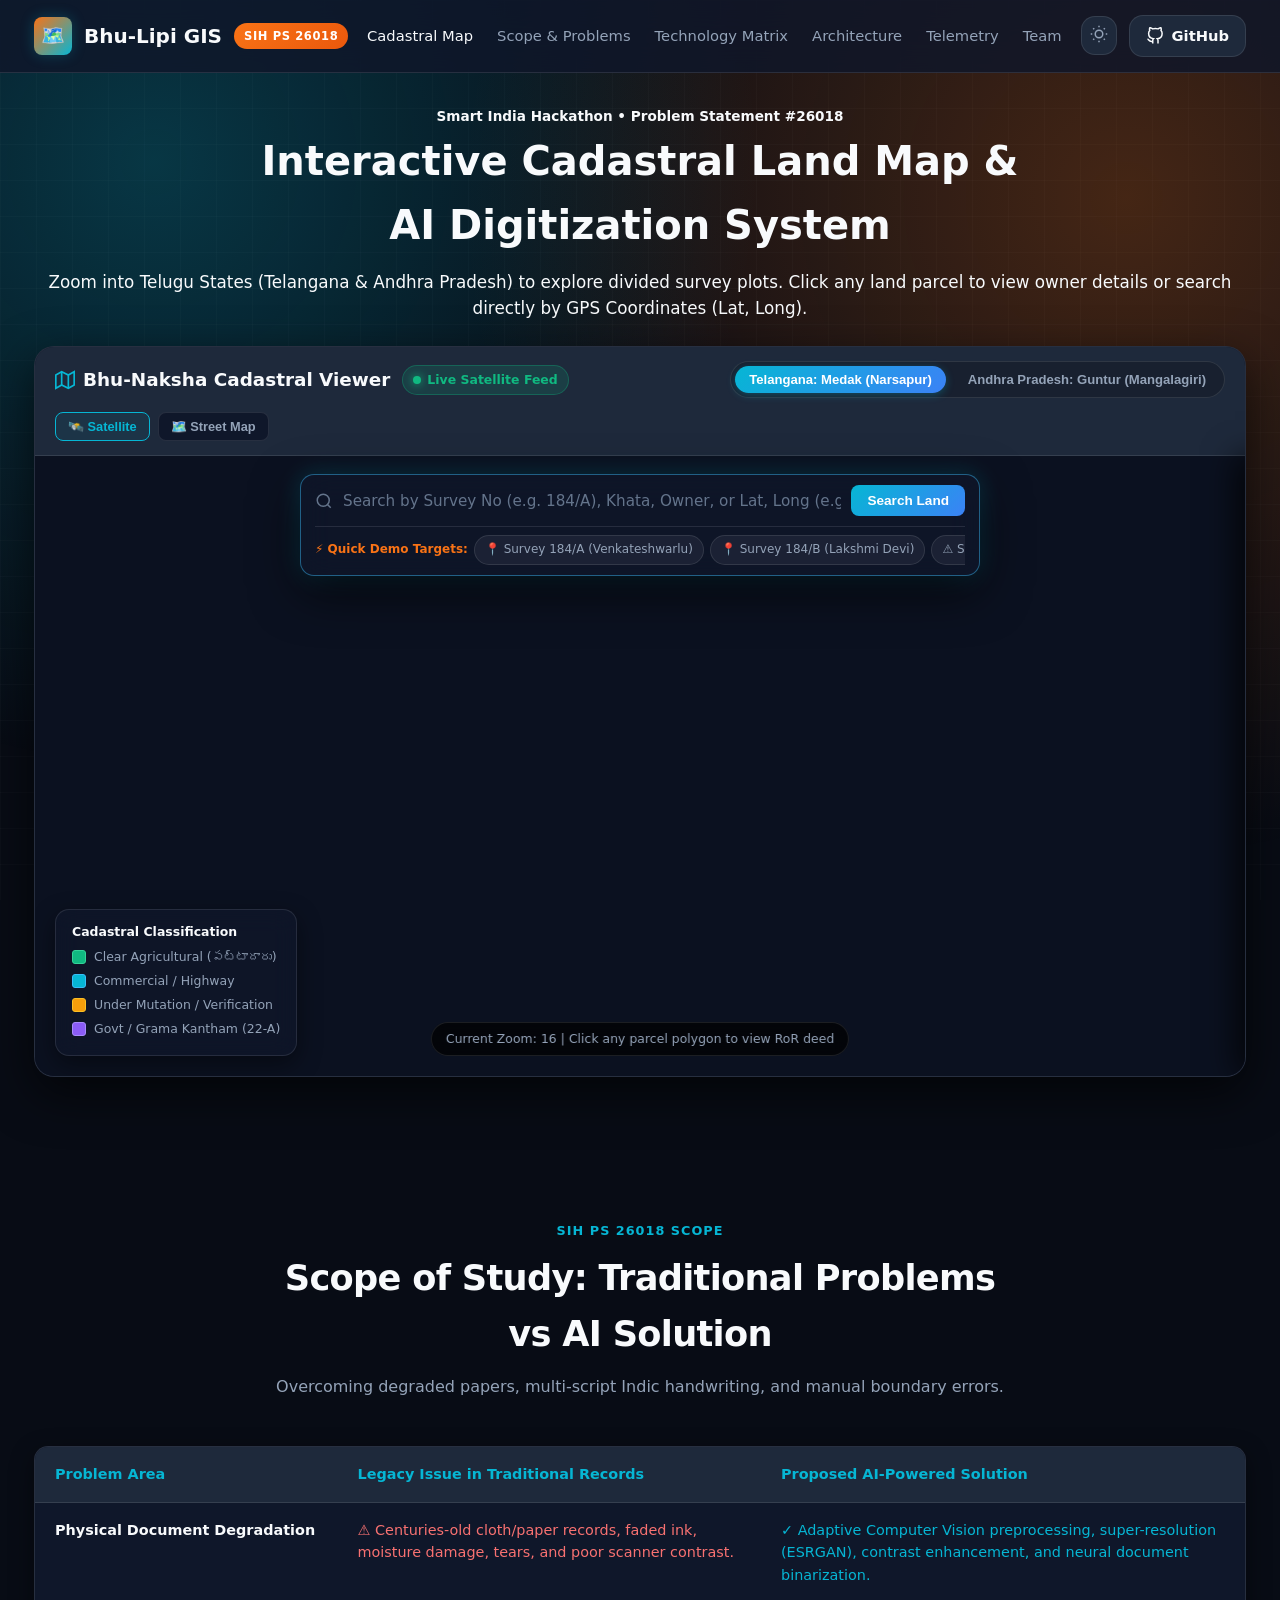
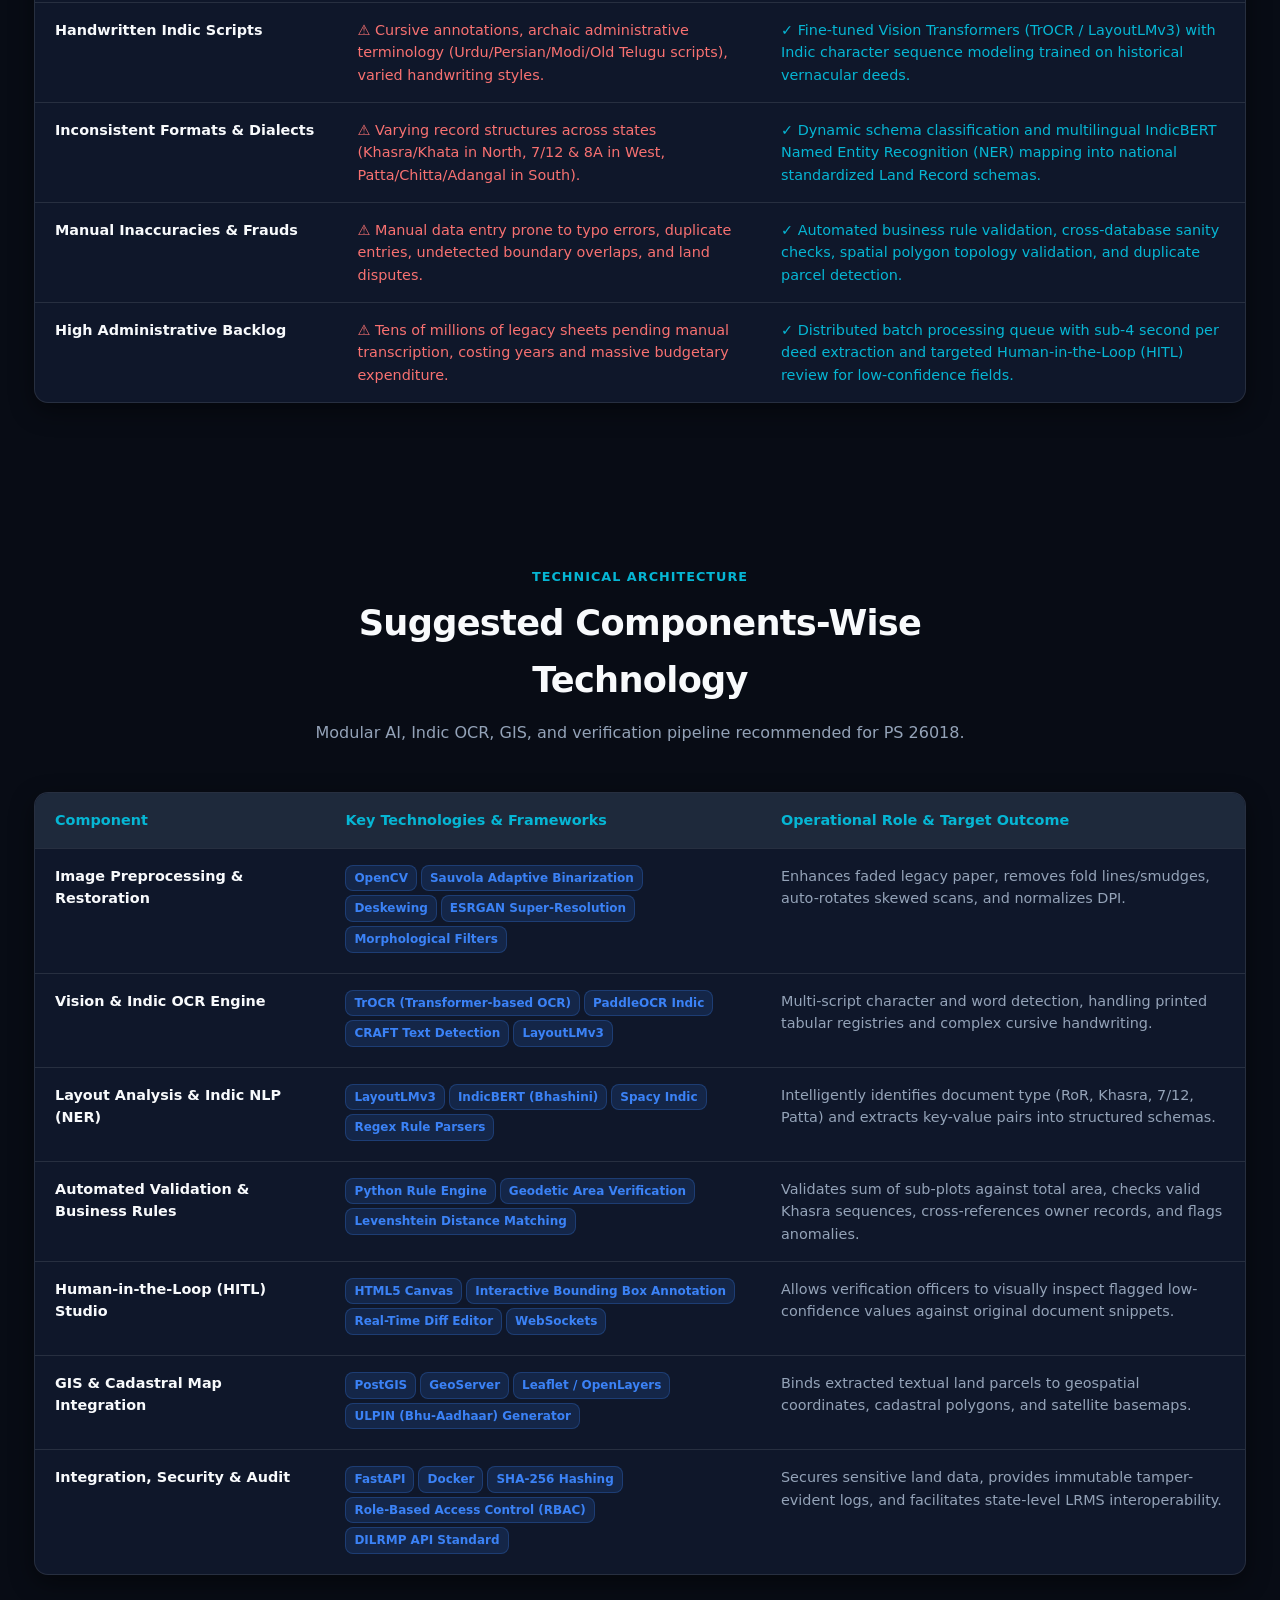
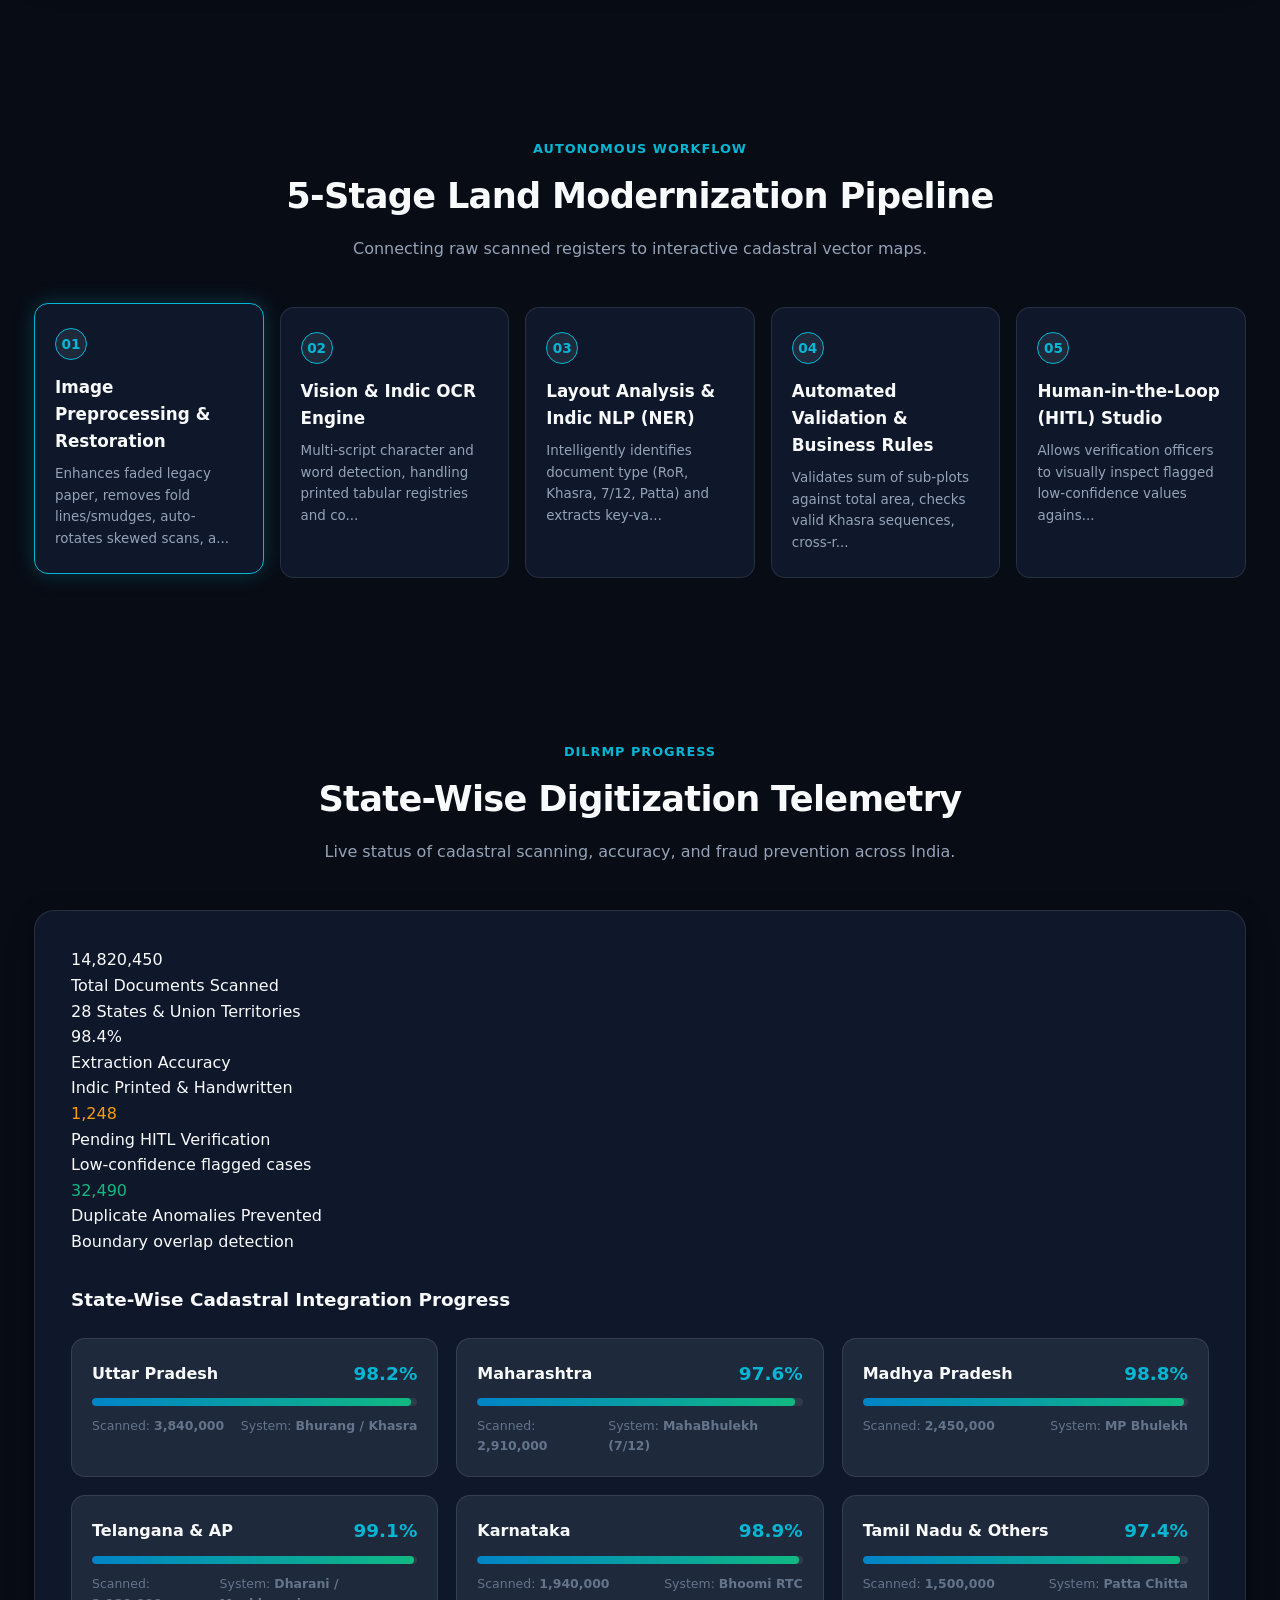
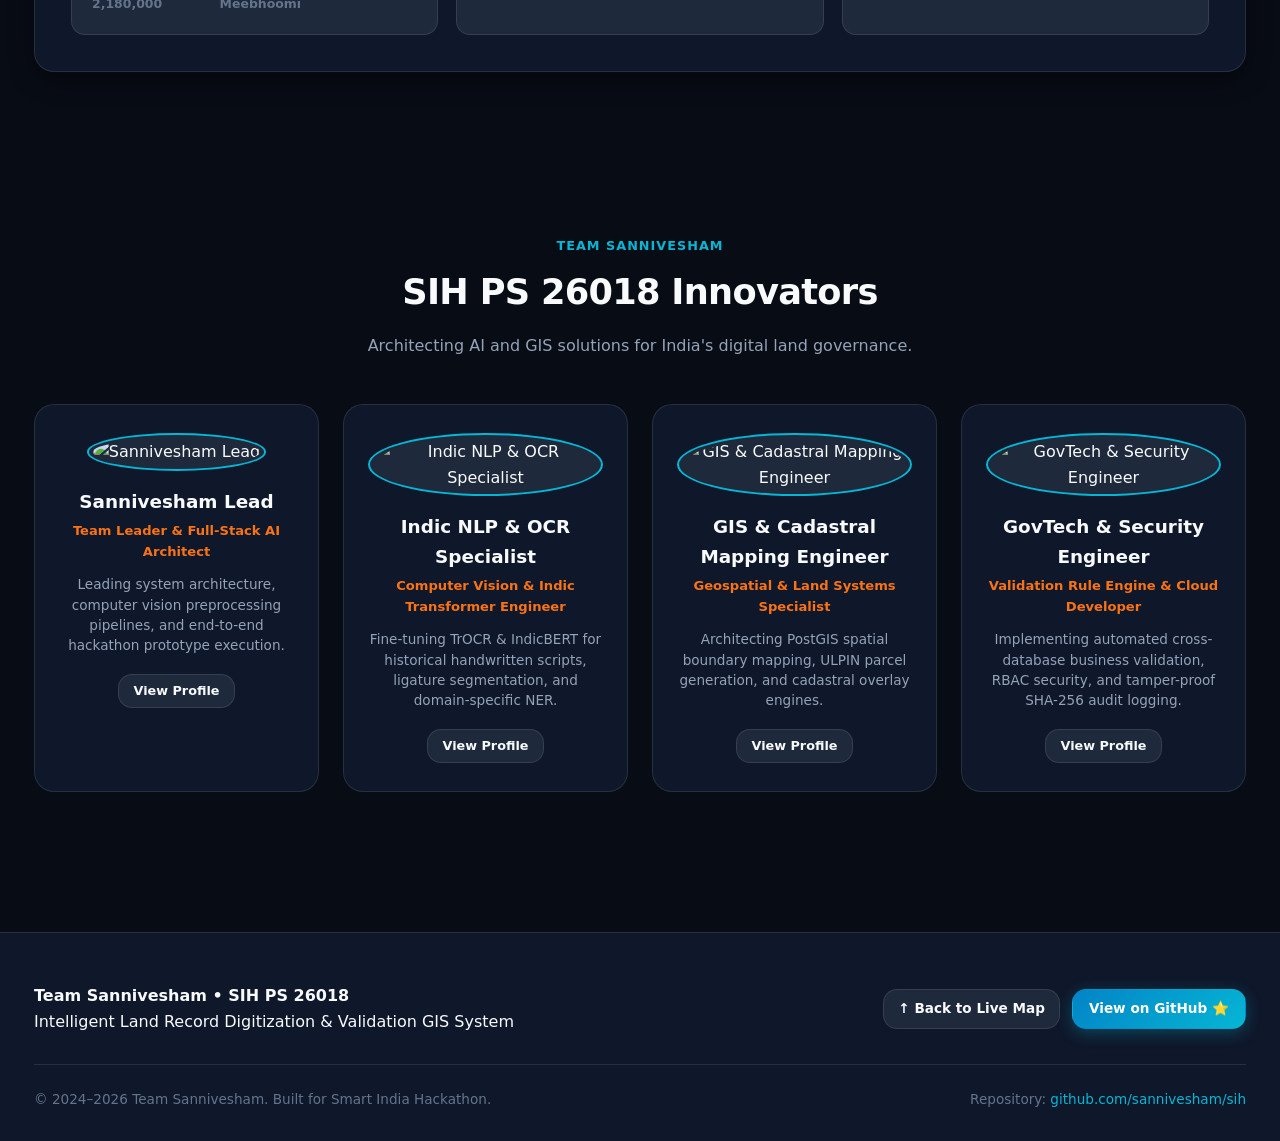
==== commit e92035c0: "feat: interactive Google Maps style Cadastral Land GIS portal with coordinate search, parcel divisio" ====
--- a/index.html
+++ b/index.html
@@ -3,31 +3,36 @@
 <head>
   <meta charset="UTF-8" />
   <meta name="viewport" content="width=device-width, initial-scale=1.0" />
-  <title>SIH 26018 | Intelligent Land Record Digitization and Validation System</title>
-  <meta name="description" content="AI-Powered Intelligent Land Record Digitization and Validation System for Smart India Hackathon PS 26018 by Team Sannivesham." />
+  <title>Bhu-Lipi AI | Intelligent Cadastral Land Digitization & Interactive GIS Map (SIH PS 26018)</title>
+  <meta name="description" content="Real working Cadastral Land Map & AI Digitization System for Telugu States (Telangana & Andhra Pradesh). Search by Survey Number or Coordinates." />
+
+  <!-- Leaflet GIS Map Library -->
+  <link rel="stylesheet" href="https://unpkg.com/leaflet@1.9.4/dist/leaflet.css" integrity="sha256-p4NxAoJBhIIN+hmNHrzRCf9tD/miZyoHS5obTRR9BMY=" crossorigin="" />
+  <script src="https://unpkg.com/leaflet@1.9.4/dist/leaflet.js" integrity="sha256-20nQCchB9co0qIjJZRGuk2/Z9VM+kNiyxNV1lvTlZBo=" crossorigin=""></script>
+
   <link rel="stylesheet" href="css/style.css" />
-  <link rel="icon" href="data:image/svg+xml,<svg xmlns='http://www.w3.org/2000/svg' viewBox='0 0 100 100'><text y='.9em' font-size='90'>📜</text></svg>" />
+  <link rel="icon" href="data:image/svg+xml,<svg xmlns='http://www.w3.org/2000/svg' viewBox='0 0 100 100'><text y='.9em' font-size='90'>🗺️</text></svg>" />
 </head>
 <body>
 
-  <!-- Background Ambient Glow -->
+  <!-- Ambient Glow Overlay -->
   <div class="bg-grid-overlay"></div>
 
   <!-- Navigation Bar -->
   <header class="navbar">
     <div class="container">
       <a href="#" class="nav-brand">
-        <div class="brand-icon">📜</div>
-        <span>Bhu-Lipi AI</span>
+        <div class="brand-icon">🗺️</div>
+        <span>Bhu-Lipi GIS</span>
         <span class="brand-badge">SIH PS 26018</span>
       </a>
 
       <ul class="nav-links">
-        <li><a href="#problem" class="nav-link">Problem & Scope</a></li>
+        <li><a href="#live-map" class="nav-link active">Cadastral Map</a></li>
+        <li><a href="#scope-section" class="nav-link">Scope & Problems</a></li>
         <li><a href="#tech-table" class="nav-link">Technology Matrix</a></li>
-        <li><a href="#digitizer" class="nav-link">Live Digitizer</a></li>
         <li><a href="#architecture" class="nav-link">Architecture</a></li>
-        <li><a href="#dashboard" class="nav-link">Admin Dashboard</a></li>
+        <li><a href="#dashboard" class="nav-link">Telemetry</a></li>
         <li><a href="#team" class="nav-link">Team</a></li>
       </ul>
 
@@ -46,125 +51,228 @@
     </div>
   </header>
 
-  <!-- Hero Section -->
   <main>
-    <section class="hero-section">
-      <div class="container">
-        <div class="hero-badge-wrap">
-          <span class="pulse-dot"></span>
-          <span id="hero-edition" style="font-size: 0.85rem; font-weight: 700;">Smart India Hackathon</span>
-          <span style="opacity: 0.4;">|</span>
-          <span style="font-size: 0.82rem; color: var(--accent-cyan); font-weight: 700;">Problem Statement #26018</span>
-        </div>
-
-        <h1 class="hero-title">
-          Intelligent Land Record <br />
-          <span class="hero-highlight">Digitization & Validation</span> System
-        </h1>
-
-        <p class="hero-subtitle" id="hero-tagline">
-          AI-Powered Multilingual OCR, Handwritten Deed Extraction, Human-in-the-Loop Validation & DILRMP/GIS Integration
-        </p>
-
-        <!-- Meta Pills -->
-        <div class="meta-pills-row">
-          <div class="meta-pill highlight">
-            <span>Problem ID:</span>
-            <strong id="problem-badge-id">PS ID: 26018</strong>
-          </div>
-          <div class="meta-pill">
-            <span>Domain:</span>
-            <strong id="problem-badge-theme">Land Administration / GovTech</strong>
-          </div>
-          <div class="meta-pill">
-            <span>Ministry:</span>
-            <strong id="problem-badge-org">Dept of Land Resources / DILRMP</strong>
-          </div>
-          <div class="meta-pill">
-            <span>Category:</span>
-            <strong id="problem-badge-cat">Software Edition</strong>
-          </div>
-        </div>
-
-        <!-- Action CTAs -->
-        <div class="hero-actions">
-          <a href="#digitizer" class="btn btn-primary">
-            <svg width="18" height="18" viewBox="0 0 24 24" fill="none" stroke="currentColor" stroke-width="2"><polygon points="5 3 19 12 5 21 5 3"></polygon></svg>
-            <span>Launch Live Digitizer Sandbox</span>
-          </a>
-          <a href="#scope-section" class="btn btn-saffron">
-            <svg width="18" height="18" viewBox="0 0 24 24" fill="none" stroke="currentColor" stroke-width="2"><line x1="8" y1="6" x2="21" y2="6"></line><line x1="8" y1="12" x2="21" y2="12"></line><line x1="8" y1="18" x2="21" y2="18"></line><line x1="3" y1="6" x2="3.01" y2="6"></line><line x1="3" y1="12" x2="3.01" y2="12"></line><line x1="3" y1="18" x2="3.01" y2="18"></line></svg>
-            <span>Scope & Problems Table</span>
-          </a>
-          <a href="#tech-table" class="btn btn-secondary">
-            <svg width="18" height="18" viewBox="0 0 24 24" fill="none" stroke="currentColor" stroke-width="2"><rect x="2" y="3" width="20" height="14" rx="2" ry="2"></rect><line x1="8" y1="21" x2="16" y2="21"></line><line x1="12" y1="17" x2="12" y2="21"></line></svg>
-            <span>Technology Matrix</span>
-          </a>
-        </div>
-
-        <!-- KPI Metrics Grid -->
-        <div class="metrics-grid" id="metrics-container">
-          <!-- Dynamically populated from config.js -->
-        </div>
-      </div>
-    </section>
-
-    <!-- Problem Statement & Background Section -->
-    <section class="section" id="problem">
+    <!-- Map Hero Section: Real Interactive GIS Cadastral Map -->
+    <section class="map-hero-section" id="live-map">
+      <div class="container">
+        
+        <!-- Header Info -->
+        <div style="text-align: center; margin-bottom: 24px;">
+          <div class="hero-badge-wrap">
+            <span class="pulse-dot"></span>
+            <span style="font-size: 0.85rem; font-weight: 700;">Smart India Hackathon • Problem Statement #26018</span>
+          </div>
+          <h1 class="hero-title" style="font-size: 2.5rem; margin-bottom: 12px;">
+            Interactive Cadastral Land Map & <br />
+            <span class="hero-highlight">AI Digitization System</span>
+          </h1>
+          <p class="hero-subtitle" style="font-size: 1.05rem; margin-bottom: 16px;">
+            Zoom into Telugu States (Telangana & Andhra Pradesh) to explore divided survey plots. Click any land parcel to view owner details or search directly by GPS Coordinates (Lat, Long).
+          </p>
+        </div>
+
+        <!-- The Main Interactive Map Card -->
+        <div class="map-card-wrapper">
+          
+          <!-- Map Topbar Controls -->
+          <div class="map-header-bar">
+            <div class="map-header-left">
+              <h2>
+                <svg width="20" height="20" viewBox="0 0 24 24" fill="none" stroke="var(--accent-cyan)" stroke-width="2"><polygon points="1 6 1 22 8 18 16 22 23 18 23 2 16 6 8 2 1 6"></polygon><line x1="8" y1="2" x2="8" y2="18"></line><line x1="16" y1="6" x2="16" y2="22"></line></svg>
+                <span>Bhu-Naksha Cadastral Viewer</span>
+              </h2>
+              <span class="live-indicator-pill">
+                <span class="pulse-dot"></span>
+                <span>Live Satellite Feed</span>
+              </span>
+            </div>
+
+            <!-- Region Selector -->
+            <div class="map-region-selector">
+              <button class="region-btn active" data-region="telangana-narsapur">
+                Telangana: Medak (Narsapur)
+              </button>
+              <button class="region-btn" data-region="andhra-mangalagiri">
+                Andhra Pradesh: Guntur (Mangalagiri)
+              </button>
+            </div>
+
+            <!-- Layer Switcher -->
+            <div class="map-view-toggle">
+              <button id="layer-sat-btn" class="layer-btn active">🛰️ Satellite</button>
+              <button id="layer-street-btn" class="layer-btn">🗺️ Street Map</button>
+            </div>
+          </div>
+
+          <!-- Map Stage -->
+          <div class="map-stage-container">
+            <div id="cadastral-map"></div>
+
+            <!-- Floating Search HUD -->
+            <div class="map-floating-hud">
+              <div class="hud-search-box">
+                <div class="hud-search-input-wrap">
+                  <svg width="18" height="18" viewBox="0 0 24 24" fill="none" stroke="var(--text-muted)" stroke-width="2"><circle cx="11" cy="11" r="8"></circle><line x1="21" y1="21" x2="16.65" y2="16.65"></line></svg>
+                  <input 
+                    type="text" 
+                    id="hud-search-input" 
+                    class="hud-search-input" 
+                    placeholder="Search by Survey No (e.g. 184/A), Khata, Owner, or Lat, Long (e.g. 17.7382, 78.2828)..." 
+                  />
+                  <button id="hud-search-btn" class="hud-search-btn">
+                    <span>Search Land</span>
+                  </button>
+                </div>
+
+                <!-- Quick Coordinate & Survey Pills for Demo -->
+                <div class="hud-quick-pills">
+                  <span class="quick-pill-label">⚡ Quick Demo Targets:</span>
+                  <span class="coord-chip" data-query="184/A">📍 Survey 184/A (Venkateshwarlu)</span>
+                  <span class="coord-chip" data-query="184/B">📍 Survey 184/B (Lakshmi Devi)</span>
+                  <span class="coord-chip" data-query="185/2">⚠️ Survey 185/2 (Dispute Audit)</span>
+                  <span class="coord-chip" data-query="17.7382, 78.2828">🌐 GPS: 17.7382, 78.2828</span>
+                  <span class="coord-chip" data-query="92/1">📍 Survey 92/1 (Mangalagiri AP)</span>
+                  <span class="coord-chip" data-query="16.4348, 80.5645">🌐 GPS: 16.4348, 80.5645</span>
+                </div>
+              </div>
+            </div>
+
+            <!-- Floating Map Legend -->
+            <div class="map-floating-legend">
+              <div class="legend-title">Cadastral Classification</div>
+              <div class="legend-item">
+                <span class="legend-color color-clear"></span>
+                <span>Clear Agricultural (పట్టాదారు)</span>
+              </div>
+              <div class="legend-item">
+                <span class="legend-color color-commercial"></span>
+                <span>Commercial / Highway</span>
+              </div>
+              <div class="legend-item">
+                <span class="legend-color color-dispute"></span>
+                <span>Under Mutation / Verification</span>
+              </div>
+              <div class="legend-item">
+                <span class="legend-color color-govt"></span>
+                <span>Govt / Grama Kantham (22-A)</span>
+              </div>
+            </div>
+
+            <!-- Zoom Hint Pill -->
+            <div class="map-zoom-hint" id="map-zoom-text">
+              Current Zoom: 16 | Click any parcel polygon to view RoR deed
+            </div>
+
+            <!-- Slide-in Land Details Drawer -->
+            <aside class="land-details-drawer" id="land-details-drawer">
+              <div class="drawer-header">
+                <div class="drawer-title-wrap">
+                  <h3>
+                    <span>Survey No:</span>
+                    <span class="survey-badge" id="drawer-survey-no">184/A</span>
+                  </h3>
+                </div>
+                <button class="drawer-close-btn" id="drawer-close-btn" title="Close Drawer">
+                  <svg width="20" height="20" viewBox="0 0 24 24" fill="none" stroke="currentColor" stroke-width="2"><line x1="18" y1="6" x2="6" y2="18"></line><line x1="6" y1="6" x2="18" y2="18"></line></svg>
+                </button>
+              </div>
+
+              <div class="drawer-body">
+                <!-- Owner Highlight Card -->
+                <div class="owner-highlight-card">
+                  <img src="https://api.dicebear.com/7.x/bottts/svg?seed=pattadar" alt="Pattadar Avatar" class="owner-avatar" />
+                  <div class="owner-names">
+                    <h4 id="drawer-owner-en">Venkateshwarlu Rao</h4>
+                    <div class="name-te" id="drawer-owner-te">వెంకటేశ్వర్లు రావు</div>
+                    <div class="relation" id="drawer-relation">S/o: Laxmaiah (లక్ష్మయ్య)</div>
+                  </div>
+                </div>
+
+                <!-- Land Specs Grid -->
+                <div class="details-spec-grid">
+                  <div class="spec-cell">
+                    <div class="spec-label">Total Extent / Area</div>
+                    <div class="spec-val accent" id="drawer-extent">2 Acres 14 Guntas</div>
+                  </div>
+                  <div class="spec-cell">
+                    <div class="spec-label">Khata / Passbook No</div>
+                    <div class="spec-val" id="drawer-khata">842</div>
+                  </div>
+                  <div class="spec-cell">
+                    <div class="spec-label">Land Classification</div>
+                    <div class="spec-val" id="drawer-class">Dry Land (మెట్ట పట్టా)</div>
+                  </div>
+                  <div class="spec-cell">
+                    <div class="spec-label">ULPIN (Bhu-Aadhaar)</div>
+                    <div class="spec-val" style="font-size: 0.78rem; font-family: var(--font-mono);" id="drawer-ulpin">TS-MED-NAR-184-A01</div>
+                  </div>
+                  <div class="spec-cell">
+                    <div class="spec-label">Market Guidance Value</div>
+                    <div class="spec-val" id="drawer-market-val">₹81,32,000</div>
+                  </div>
+                  <div class="spec-cell">
+                    <div class="spec-label">Encumbrance / Title</div>
+                    <div class="spec-val" id="drawer-status">Clean Title (నిరభ్యంతర)</div>
+                  </div>
+                </div>
+
+                <!-- Original Scanned Deed Excerpt -->
+                <div class="deed-excerpt-box">
+                  <div class="deed-excerpt-label">
+                    <span>📜 DIGITIZED RECORD OF RIGHTS (RoR 1-B) EXCERPT</span>
+                    <span style="color: var(--accent-green);">● OCR Conf: 98.7%</span>
+                  </div>
+                  <p class="deed-excerpt-text" id="drawer-deed-snippet">
+                    పట్టాదారు: వెంకటేశ్వర్లు రావు తం/లక్ష్మయ్య. సర్వే నెం. 184/A విస్తీర్ణం 2 ఎకరాలు 14 గుంటలు. భూమి రకం: మెట్ట పట్టా. క్రయవిక్రయములకు ధరణి పోర్టల్ లో అర్హత గలదు.
+                  </p>
+                </div>
+
+                <!-- Drawer Action Buttons -->
+                <div class="drawer-actions">
+                  <button id="drawer-view-deed-btn" class="btn btn-primary" style="width: 100%;">
+                    <svg width="18" height="18" viewBox="0 0 24 24" fill="none" stroke="currentColor" stroke-width="2"><path d="M14 2H6a2 2 0 0 0-2 2v16a2 2 0 0 0 2 2h12a2 2 0 0 0 2-2V8z"></path><polyline points="14 2 14 8 20 8"></polyline><line x1="16" y1="13" x2="8" y2="13"></line><line x1="16" y1="17" x2="8" y2="17"></line><polyline points="10 9 9 9 8 9"></polyline></svg>
+                    <span>View Scanned Deed & OCR Bounding Boxes</span>
+                  </button>
+
+                  <button id="drawer-download-passbook-btn" class="btn btn-secondary" style="width: 100%;">
+                    <svg width="18" height="18" viewBox="0 0 24 24" fill="none" stroke="currentColor" stroke-width="2"><path d="M21 15v4a2 2 0 0 1-2 2H5a2 2 0 0 1-2-2v-4"></path><polyline points="7 10 12 15 17 10"></polyline><line x1="12" y1="15" x2="12" y2="3"></line></svg>
+                    <span>Download Bhu-Aadhaar Digital Passbook</span>
+                  </button>
+
+                  <a id="drawer-nav-btn" href="#" target="_blank" class="btn btn-secondary" style="width: 100%;">
+                    <svg width="18" height="18" viewBox="0 0 24 24" fill="none" stroke="currentColor" stroke-width="2"><polygon points="3 11 22 2 13 21 11 13 3 11"></polygon></svg>
+                    <span>Navigate to Coordinates via Google Maps</span>
+                  </a>
+                </div>
+              </div>
+            </aside>
+          </div>
+        </div>
+      </div>
+    </section>
+
+    <!-- Scope of Study & Problems Table Section -->
+    <section class="section" id="scope-section">
       <div class="container">
         <div class="section-header">
-          <span class="section-tag">National Mission</span>
-          <h2 class="section-title">Background & Problem Overview</h2>
-          <p class="section-desc">Modernizing India's historical land records through advanced Artificial Intelligence.</p>
-        </div>
-
-        <div class="problem-box">
-          <div class="problem-banner">
-            <div>
-              <h3 id="problem-title-display">Intelligent Land Record Digitization and Validation System</h3>
-              <p style="color: var(--text-muted); font-size: 0.9rem;">National Land Modernization Program (DILRMP) Alignment</p>
-            </div>
-            <div class="problem-id-badge">PS ID: 26018</div>
-          </div>
-
-          <p class="problem-desc-lead" id="problem-desc-lead">
-            Land records form the backbone of land administration, property ownership, taxation, land acquisition, dispute resolution, and infrastructure planning. Across India, a significant portion of historical land records continues to exist in the form of handwritten registers, scanned documents, maps, cadastral records, and legacy PDF files maintained at various administrative levels.
-          </p>
-
-          <!-- Core Objectives -->
-          <div class="objectives-panel">
-            <h4>
-              <svg width="20" height="20" viewBox="0 0 24 24" fill="none" stroke="currentColor" stroke-width="2"><path d="M12 2v20M17 5H9.5a3.5 3.5 0 0 0 0 7h5a3.5 3.5 0 0 1 0 7H6"></path></svg>
-              Key Objectives & Expected Outcomes
-            </h4>
-            <ul class="objectives-list" id="objectives-container">
+          <span class="section-tag">SIH PS 26018 Scope</span>
+          <h2 class="section-title">Scope of Study: Traditional Problems vs AI Solution</h2>
+          <p class="section-desc">Overcoming degraded papers, multi-script Indic handwriting, and manual boundary errors.</p>
+        </div>
+
+        <div class="table-responsive">
+          <table class="custom-table">
+            <thead>
+              <tr>
+                <th style="width: 25%;">Problem Area</th>
+                <th style="width: 35%;">Legacy Issue in Traditional Records</th>
+                <th style="width: 40%;">Proposed AI-Powered Solution</th>
+              </tr>
+            </thead>
+            <tbody id="scope-table-tbody">
               <!-- Dynamically populated from config.js -->
-            </ul>
-          </div>
-        </div>
-
-        <!-- Scope of Study & Problems Table -->
-        <div id="scope-section" style="padding-top: 20px;">
-          <div class="section-header" style="margin-bottom: 24px;">
-            <span class="section-tag">Detailed Analysis</span>
-            <h3 class="section-title" style="font-size: 1.7rem;">Scope of Study: Legacy Problems vs AI Solution</h3>
-            <p class="section-desc">Addressing root vulnerabilities in traditional paper land registries.</p>
-          </div>
-
-          <div class="table-responsive">
-            <table class="custom-table">
-              <thead>
-                <tr>
-                  <th style="width: 25%;">Problem Area</th>
-                  <th style="width: 35%;">Legacy Issue in Traditional Records</th>
-                  <th style="width: 40%;">Proposed AI-Powered Solution</th>
-                </tr>
-              </thead>
-              <tbody id="scope-table-tbody">
-                <!-- Dynamically populated from config.js -->
-              </tbody>
-            </table>
-          </div>
+            </tbody>
+          </table>
         </div>
       </div>
     </section>
@@ -173,9 +281,9 @@
     <section class="section" id="tech-table">
       <div class="container">
         <div class="section-header">
-          <span class="section-tag">System Architecture</span>
+          <span class="section-tag">Technical Architecture</span>
           <h2 class="section-title">Suggested Components-Wise Technology</h2>
-          <p class="section-desc">Comprehensive technological breakdown across the AI, OCR, GIS, and verification pipeline.</p>
+          <p class="section-desc">Modular AI, Indic OCR, GIS, and verification pipeline recommended for PS 26018.</p>
         </div>
 
         <div class="table-responsive">
@@ -195,126 +303,13 @@
       </div>
     </section>
 
-    <!-- Interactive Land Record Digitizer Simulator -->
-    <section class="section" id="digitizer">
+    <!-- End-to-End Pipeline Architecture -->
+    <section class="section" id="architecture">
       <div class="container">
         <div class="section-header">
-          <span class="section-tag">Interactive Prototype</span>
-          <h2 class="section-title">Live Land Record Digitizer & Validation Sandbox</h2>
-          <p class="section-desc">Test real-time Indic OCR, handwritten deed extraction, confidence scoring, and Human-in-the-Loop verification.</p>
-        </div>
-
-        <div class="simulator-container">
-          <!-- Topbar -->
-          <div class="simulator-topbar">
-            <div class="simulator-title-wrap">
-              <svg width="22" height="22" viewBox="0 0 24 24" fill="none" stroke="var(--accent-cyan)" stroke-width="2"><polyline points="4 17 10 11 4 5"></polyline><line x1="12" y1="19" x2="20" y2="19"></line></svg>
-              <h3>Bhu-Lipi Multi-Script Ingestion Engine</h3>
-            </div>
-            <div class="simulator-status-badge">
-              <span class="pulse-dot" style="width: 6px; height: 6px;"></span>
-              <span id="sim-status-text">Pipeline Ready</span>
-            </div>
-          </div>
-
-          <!-- Sample Selector Strip -->
-          <div class="sample-selector-strip" id="sample-selector-strip">
-            <!-- Dynamically populated from config.js -->
-          </div>
-
-          <!-- Workspace Split -->
-          <div class="simulator-workspace">
-            <!-- Left: Scanned Document Viewer -->
-            <div class="doc-scan-viewer">
-              <div class="doc-paper-mockup" id="doc-paper-mockup">
-                <div class="scan-laser-line"></div>
-                <div class="doc-paper-header">
-                  <span id="doc-code-display">REC-UP-2024-819</span>
-                  <span style="color: var(--accent-saffron);" id="doc-type-display">Form 45 Khasra</span>
-                </div>
-                <div class="doc-paper-content">
-                  <div style="font-size: 0.78rem; color: var(--text-muted); margin-bottom: 8px;">[ORIGINAL SCANNED RECORD TEXT]</div>
-                  <p id="doc-text-display" style="font-style: italic; background: rgba(0,0,0,0.25); padding: 12px; border-radius: 6px; border-left: 3px solid var(--accent-cyan);">
-                    खसरा संख्या: 412/1 | खातेदार का नाम: रामेश्वर प्रसाद पुत्र गंगाधर | रकबा: 0.8420 हेक्टेयर
-                  </p>
-                  <div style="margin-top: 14px; font-size: 0.82rem; color: #94a3b8;" id="doc-geo-display">
-                    Location: Village Shivpur, Tehsil Pindra, District Varanasi
-                  </div>
-                </div>
-                <div class="doc-meta-tags">
-                  <span class="doc-meta-pill">Indic OCR: TrOCR</span>
-                  <span class="doc-meta-pill">Resolution: 300 DPI</span>
-                  <span class="doc-meta-pill">Deskew: +1.4°</span>
-                  <span class="doc-meta-pill">DILRMP Standard: v3.2</span>
-                </div>
-              </div>
-            </div>
-
-            <!-- Right: Extracted Schema Table & Validation -->
-            <div class="doc-results-panel">
-              <div class="results-panel-header">
-                <h4>Extracted Structured Land Attributes</h4>
-                <span style="font-size: 0.78rem; color: var(--text-muted);">Click any value to edit manually</span>
-              </div>
-
-              <!-- HITL Alert Strip (Shown on low-confidence records) -->
-              <div class="hitl-alert-strip" id="hitl-alert-strip">
-                <!-- Dynamically toggled -->
-              </div>
-
-              <!-- Fields Table -->
-              <table class="fields-table">
-                <thead>
-                  <tr>
-                    <th>Land Attribute</th>
-                    <th>Extracted Value</th>
-                    <th>Confidence</th>
-                  </tr>
-                </thead>
-                <tbody id="fields-table-tbody">
-                  <!-- Dynamically populated from config.js -->
-                </tbody>
-              </table>
-
-              <!-- Automated Validation Checklist -->
-              <div class="validation-checklist">
-                <h5>Automated Multi-Layer Validation Engine</h5>
-                <div class="validation-grid">
-                  <div class="validation-item" id="val-format">Format Compliance: Passed</div>
-                  <div class="validation-item" id="val-area">Sub-Plot Sum Check: Passed</div>
-                  <div class="validation-item" id="val-duplicate">Duplicate Encumbrance: Passed</div>
-                  <div class="validation-item" id="val-dilrmp">DILRMP Central Sync: Ready</div>
-                </div>
-              </div>
-
-              <!-- Action Buttons Row -->
-              <div class="sim-actions-row">
-                <button id="sim-rescan-btn" class="btn btn-secondary">
-                  <svg width="16" height="16" viewBox="0 0 24 24" fill="none" stroke="currentColor" stroke-width="2"><polyline points="1 4 1 10 7 10"></polyline><polyline points="23 20 23 14 17 14"></polyline><path d="M20.49 9A9 9 0 0 0 5.64 5.64L1 10m22 4l-4.64 4.36A9 9 0 0 1 3.51 15"></path></svg>
-                  <span>Re-Run AI OCR</span>
-                </button>
-                <button id="sim-export-btn" class="btn btn-secondary">
-                  <svg width="16" height="16" viewBox="0 0 24 24" fill="none" stroke="currentColor" stroke-width="2"><path d="M21 15v4a2 2 0 0 1-2 2H5a2 2 0 0 1-2-2v-4"></path><polyline points="7 10 12 15 17 10"></polyline><line x1="12" y1="15" x2="12" y2="3"></line></svg>
-                  <span>Export JSON</span>
-                </button>
-                <button id="sim-approve-btn" class="btn btn-primary">
-                  <svg width="16" height="16" viewBox="0 0 24 24" fill="none" stroke="currentColor" stroke-width="2"><path d="M22 11.08V12a10 10 0 1 1-5.93-9.14"></path><polyline points="22 4 12 14.01 9 11.01"></polyline></svg>
-                  <span>Approve & Sync DILRMP</span>
-                </button>
-              </div>
-            </div>
-          </div>
-        </div>
-      </div>
-    </section>
-
-    <!-- System Architecture Pipeline -->
-    <section class="section" id="architecture">
-      <div class="container">
-        <div class="section-header">
-          <span class="section-tag">End-to-End Workflow</span>
-          <h2 class="section-title">5-Stage Autonomous Processing Pipeline</h2>
-          <p class="section-desc">From legacy physical deed scanning to verified cadastral GIS synchronization.</p>
+          <span class="section-tag">Autonomous Workflow</span>
+          <h2 class="section-title">5-Stage Land Modernization Pipeline</h2>
+          <p class="section-desc">Connecting raw scanned registers to interactive cadastral vector maps.</p>
         </div>
 
         <div class="pipeline-flow" id="pipeline-container">
@@ -323,27 +318,26 @@
       </div>
     </section>
 
-    <!-- Administrative Digitization Dashboard -->
+    <!-- National Telemetry Dashboard -->
     <section class="section" id="dashboard">
       <div class="container">
         <div class="section-header">
-          <span class="section-tag">Governance Telemetry</span>
-          <h2 class="section-title">National Digitization & Validation Progress</h2>
-          <p class="section-desc">Real-time state and district-level throughput, accuracy rates, and verification metrics.</p>
+          <span class="section-tag">DILRMP Progress</span>
+          <h2 class="section-title">State-Wise Digitization Telemetry</h2>
+          <p class="section-desc">Live status of cadastral scanning, accuracy, and fraud prevention across India.</p>
         </div>
 
         <div class="admin-dashboard-box">
-          <!-- Top Metrics -->
           <div class="metrics-grid" style="margin-top: 0; margin-bottom: 30px;">
             <div class="metric-card">
               <div class="metric-value" id="dash-total-scanned">14,820,450</div>
-              <div class="metric-label">Documents Scanned</div>
-              <div class="metric-note">Across 28 States & UTs</div>
+              <div class="metric-label">Total Documents Scanned</div>
+              <div class="metric-note">28 States & Union Territories</div>
             </div>
             <div class="metric-card">
               <div class="metric-value" id="dash-success-rate">98.4%</div>
               <div class="metric-label">Extraction Accuracy</div>
-              <div class="metric-note">Multi-lingual Indic Text</div>
+              <div class="metric-note">Indic Printed & Handwritten</div>
             </div>
             <div class="metric-card">
               <div class="metric-value" style="color: var(--accent-amber);" id="dash-hitl-queue">1,248</div>
@@ -352,13 +346,12 @@
             </div>
             <div class="metric-card">
               <div class="metric-value" style="color: var(--accent-green);" id="dash-fraud-prevented">32,490</div>
-              <div class="metric-label">Duplicate Anomalies Blocked</div>
-              <div class="metric-note">Boundary overlap prevention</div>
-            </div>
-          </div>
-
-          <!-- State-wise Progress Bars -->
-          <h4 style="font-size: 1.15rem; margin-bottom: 8px;">State-Wise Digitization Deployment Status</h4>
+              <div class="metric-label">Duplicate Anomalies Prevented</div>
+              <div class="metric-note">Boundary overlap detection</div>
+            </div>
+          </div>
+
+          <h4 style="font-size: 1.15rem; margin-bottom: 8px;">State-Wise Cadastral Integration Progress</h4>
           <div class="state-progress-grid" id="state-progress-grid">
             <!-- Dynamically populated from config.js -->
           </div>
@@ -370,9 +363,9 @@
     <section class="section" id="team">
       <div class="container">
         <div class="section-header">
-          <span class="section-tag">Innovators</span>
-          <h2 class="section-title">Meet Team Sannivesham</h2>
-          <p class="section-desc">Engineered with dedication for Smart India Hackathon PS 26018.</p>
+          <span class="section-tag">Team Sannivesham</span>
+          <h2 class="section-title">SIH PS 26018 Innovators</h2>
+          <p class="section-desc">Architecting AI and GIS solutions for India's digital land governance.</p>
         </div>
 
         <div class="team-grid" id="team-container">
@@ -381,6 +374,88 @@
       </div>
     </section>
   </main>
+
+  <!-- Modal: Scanned Patta Deed with OCR Bounding Boxes -->
+  <div class="modal-backdrop" id="deed-modal-backdrop">
+    <div class="modal-content">
+      <div class="modal-header">
+        <h3 id="modal-deed-title" style="font-size: 1.15rem; color: var(--text-main);">
+          Digitized Land Deed & RoR: Survey 184/A
+        </h3>
+        <button id="modal-close-btn" class="drawer-close-btn">
+          <svg width="22" height="22" viewBox="0 0 24 24" fill="none" stroke="currentColor" stroke-width="2"><line x1="18" y1="6" x2="6" y2="18"></line><line x1="6" y1="6" x2="18" y2="18"></line></svg>
+        </button>
+      </div>
+      <div class="modal-body">
+        <p style="font-size: 0.85rem; color: var(--text-secondary); margin-bottom: 16px;">
+          Showing simulated high-resolution scan with automated OCR bounding boxes (TrOCR + CRAFT) and extracted field tags:
+        </p>
+
+        <!-- Visual Scanned Paper Mockup -->
+        <div class="scanned-deed-canvas">
+          <div style="text-align: center; border-bottom: 2px solid #8b5a2b; padding-bottom: 8px; margin-bottom: 16px;">
+            <h3 style="color: #6b3e11; letter-spacing: 1px;">భారత ప్రభుత్వం • రెవెన్యూ రికార్డ్స్ శాఖ</h3>
+            <p style="font-size: 0.82rem; color: #8b5a2b;">పట్టాదారు పాస్ పుస్తకం & హక్కుల రికార్డు (RoR Form 1-B)</p>
+          </div>
+
+          <div style="line-height: 2.2; font-size: 1rem;">
+            <span>సర్వే నెంబరు: </span>
+            <span class="ocr-bounding-box">
+              <strong id="ocr-survey-box">184/A</strong>
+              <span class="ocr-tag">SURVEY_NO [99.4%]</span>
+            </span>
+            <br/>
+
+            <span>భూమి యజమాని / పట్టాదారు పేరు: </span>
+            <span class="ocr-bounding-box">
+              <strong id="ocr-owner-box">వెంకటేశ్వర్లు రావు (Venkateshwarlu Rao)</strong>
+              <span class="ocr-tag">OWNER_NAME [98.2%]</span>
+            </span>
+            <br/>
+
+            <span>తండ్రి / భర్త పేరు: </span>
+            <span class="ocr-bounding-box">
+              <strong id="ocr-guardian-box">లక్ష్మయ్య (Laxmaiah)</strong>
+              <span class="ocr-tag">RELATION [97.5%]</span>
+            </span>
+            <br/>
+
+            <span>విస్తీర్ణము: </span>
+            <span class="ocr-bounding-box">
+              <strong id="ocr-extent-box">2 ఎకరాలు 14 గుంటలు</strong>
+              <span class="ocr-tag">AREA_EXTENT [99.1%]</span>
+            </span>
+            <br/>
+
+            <span>ఖాతా నెంబరు: </span>
+            <span class="ocr-bounding-box">
+              <strong id="ocr-khata-box">842</strong>
+              <span class="ocr-tag">KHATA_NO [98.8%]</span>
+            </span>
+            <br/>
+
+            <span>గ్రామము / మండలం: </span>
+            <span class="ocr-bounding-box">
+              <strong id="ocr-village-box">రుస్తుంపేట్, నర్సాపూర్, మెదక్ జిల్లా</strong>
+              <span class="ocr-tag">VILLAGE_LOC [99.0%]</span>
+            </span>
+            <br/>
+
+            <span>కేంద్ర భూ-ఆధార్ (ULPIN): </span>
+            <span class="ocr-bounding-box" style="border-color: #10b981; background: rgba(16, 185, 129, 0.15);">
+              <strong id="ocr-ulpin-box">TS-MED-NAR-184-A01</strong>
+              <span class="ocr-tag" style="background: #10b981;">ULPIN_VERIFIED</span>
+            </span>
+          </div>
+
+          <div style="margin-top: 24px; padding-top: 12px; border-top: 1px dashed #8b5a2b; display: flex; justify-content: space-between; align-items: center; font-size: 0.78rem; color: #6b3e11;">
+            <span>డిజిటల్ సంతకం చేయబడినది: తాసిల్దార్ కార్యాలయం</span>
+            <span>ధరణి రికార్డుల సర్వర్ సమన్వయం: ఆమోదించబడింది ✓</span>
+          </div>
+        </div>
+      </div>
+    </div>
+  </div>
 
   <!-- Footer -->
   <footer class="footer">
@@ -388,11 +463,11 @@
       <div class="footer-top">
         <div class="footer-brand">
           <h4>Team Sannivesham • SIH PS 26018</h4>
-          <p>Intelligent Land Record Digitization and Validation System</p>
+          <p>Intelligent Land Record Digitization & Validation GIS System</p>
         </div>
         <div style="display: flex; gap: 12px; align-items: center;">
-          <a href="#top" class="btn btn-secondary" style="padding: 8px 14px; font-size: 0.85rem;">
-            ↑ Back to Top
+          <a href="#live-map" class="btn btn-secondary" style="padding: 8px 14px; font-size: 0.85rem;">
+            ↑ Back to Live Map
           </a>
           <a href="https://github.com/sannivesham/sih" target="_blank" rel="noopener noreferrer" class="btn btn-primary sih-gh-link" style="padding: 8px 16px; font-size: 0.85rem;">
             View on GitHub ⭐
@@ -401,7 +476,7 @@
       </div>
 
       <div class="footer-bottom">
-        <p>© 2024–2026 Team Sannivesham. Developed for Smart India Hackathon.</p>
+        <p>© 2024–2026 Team Sannivesham. Built for Smart India Hackathon.</p>
         <p>Repository: <a href="https://github.com/sannivesham/sih" target="_blank" rel="noopener noreferrer" style="color: var(--accent-cyan); text-decoration: none;">github.com/sannivesham/sih</a></p>
       </div>
     </div>
@@ -409,6 +484,7 @@
 
   <!-- Scripts -->
   <script src="js/config.js"></script>
+  <script src="js/cadastral-data.js"></script>
   <script src="js/app.js"></script>
 </body>
 </html>
--- a/css/style.css
+++ b/css/style.css
@@ -1,17 +1,17 @@
 ﻿/* ==========================================================================
-   SIH Hackathon Portal - PS 26018
-   Intelligent Land Record Digitization and Validation System
+   SIH Hackathon Portal - PS 26018: Bhu-Lipi AI
+   Interactive Cadastral Land GIS Map & Digitization Platform
    Organization: Sannivesham
    ========================================================================== */
 
 :root {
   /* Color Palette - Dark Theme (Default) */
-  --bg-main: #090d16;
+  --bg-main: #080c15;
   --bg-surface: #0f172a;
   --bg-surface-elevated: #1e293b;
-  --bg-glass: rgba(15, 23, 42, 0.78);
-  --border-glass: rgba(255, 255, 255, 0.08);
-  --border-hover: rgba(56, 189, 248, 0.4);
+  --bg-glass: rgba(15, 23, 42, 0.82);
+  --border-glass: rgba(255, 255, 255, 0.1);
+  --border-hover: rgba(56, 189, 248, 0.45);
 
   --text-main: #f8fafc;
   --text-secondary: #94a3b8;
@@ -24,10 +24,10 @@
   --accent-green: #10b981;
   --accent-amber: #f59e0b;
   --accent-red: #ef4444;
-  --accent-purple: #8b5cf6;
-
-  --accent-glow: rgba(6, 182, 212, 0.2);
-  --saffron-glow: rgba(249, 115, 22, 0.2);
+  --accent-purple: #a855f7;
+
+  --accent-glow: rgba(6, 182, 212, 0.25);
+  --saffron-glow: rgba(249, 115, 22, 0.25);
 
   /* Typography */
   --font-sans: system-ui, -apple-system, BlinkMacSystemFont, 'Segoe UI', Roboto, Oxygen, Ubuntu, Cantarell, 'Open Sans', 'Helvetica Neue', sans-serif;
@@ -35,8 +35,8 @@
 
   /* Elevation */
   --shadow-sm: 0 2px 8px rgba(0, 0, 0, 0.3);
-  --shadow-md: 0 8px 24px rgba(0, 0, 0, 0.4);
-  --shadow-lg: 0 16px 48px rgba(0, 0, 0, 0.55);
+  --shadow-md: 0 8px 24px rgba(0, 0, 0, 0.45);
+  --shadow-lg: 0 16px 48px rgba(0, 0, 0, 0.65);
 
   /* Radius */
   --radius-sm: 8px;
@@ -53,16 +53,16 @@
   --bg-main: #f8fafc;
   --bg-surface: #ffffff;
   --bg-surface-elevated: #f1f5f9;
-  --bg-glass: rgba(255, 255, 255, 0.88);
-  --border-glass: rgba(0, 0, 0, 0.08);
+  --bg-glass: rgba(255, 255, 255, 0.9);
+  --border-glass: rgba(0, 0, 0, 0.1);
   --border-hover: rgba(37, 99, 235, 0.4);
 
   --text-main: #0f172a;
   --text-secondary: #475569;
   --text-muted: #94a3b8;
 
-  --accent-glow: rgba(59, 130, 246, 0.12);
-  --saffron-glow: rgba(249, 115, 22, 0.12);
+  --accent-glow: rgba(59, 130, 246, 0.15);
+  --saffron-glow: rgba(249, 115, 22, 0.15);
   --shadow-sm: 0 2px 8px rgba(0, 0, 0, 0.05);
   --shadow-md: 0 8px 24px rgba(0, 0, 0, 0.08);
   --shadow-lg: 0 16px 40px rgba(0, 0, 0, 0.12);
@@ -106,7 +106,7 @@
 
 .container {
   width: 100%;
-  max-width: 1240px;
+  max-width: 1260px;
   margin: 0 auto;
   padding: 0 24px;
   position: relative;
@@ -117,7 +117,7 @@
 .navbar {
   position: sticky;
   top: 0;
-  z-index: 100;
+  z-index: 1000;
   backdrop-filter: blur(16px);
   -webkit-backdrop-filter: blur(16px);
   background: var(--bg-glass);
@@ -129,7 +129,7 @@
   display: flex;
   align-items: center;
   justify-content: space-between;
-  height: 74px;
+  height: 72px;
 }
 
 .nav-brand {
@@ -143,15 +143,16 @@
 }
 
 .brand-icon {
-  width: 36px;
-  height: 36px;
+  width: 38px;
+  height: 38px;
   border-radius: var(--radius-sm);
   background: linear-gradient(135deg, var(--accent-saffron), var(--accent-cyan));
   display: flex;
   align-items: center;
   justify-content: center;
   color: white;
-  font-size: 1.1rem;
+  font-size: 1.2rem;
+  box-shadow: 0 0 14px var(--accent-glow);
 }
 
 .brand-badge {
@@ -270,22 +271,65 @@
   border-color: var(--border-hover);
 }
 
-/* Hero Section */
-.hero-section {
-  padding: 76px 0 54px;
-  text-align: center;
+/* ==========================================================================
+   INTERACTIVE MAP SECTION (THE HEART OF THE DEMO)
+   ========================================================================== */
+
+.map-hero-section {
+  padding: 30px 0 60px;
   position: relative;
 }
 
-.hero-badge-wrap {
+.map-card-wrapper {
+  background: var(--bg-surface);
+  border: 1px solid var(--border-glass);
+  border-radius: var(--radius-lg);
+  overflow: hidden;
+  box-shadow: var(--shadow-lg);
+  position: relative;
+  min-height: 720px;
+  display: flex;
+  flex-direction: column;
+}
+
+/* Map Header Bar */
+.map-header-bar {
+  background: var(--bg-surface-elevated);
+  padding: 14px 20px;
+  border-bottom: 1px solid var(--border-glass);
+  display: flex;
+  align-items: center;
+  justify-content: space-between;
+  flex-wrap: wrap;
+  gap: 14px;
+  z-index: 10;
+}
+
+.map-header-left {
+  display: flex;
+  align-items: center;
+  gap: 12px;
+}
+
+.map-header-left h2 {
+  font-size: 1.15rem;
+  font-weight: 700;
+  display: flex;
+  align-items: center;
+  gap: 8px;
+}
+
+.live-indicator-pill {
   display: inline-flex;
   align-items: center;
-  gap: 10px;
-  background: var(--bg-surface-elevated);
-  border: 1px solid var(--border-glass);
-  padding: 6px 18px;
+  gap: 6px;
+  padding: 4px 10px;
   border-radius: var(--radius-full);
-  margin-bottom: 24px;
+  background: rgba(16, 185, 129, 0.15);
+  color: var(--accent-green);
+  border: 1px solid rgba(16, 185, 129, 0.3);
+  font-size: 0.78rem;
+  font-weight: 700;
 }
 
 .pulse-dot {
@@ -303,126 +347,546 @@
   100% { transform: scale(0.95); opacity: 0.8; }
 }
 
-.hero-title {
-  font-size: 2.85rem;
-  font-weight: 850;
-  line-height: 1.18;
-  letter-spacing: -0.025em;
+/* Region Selector Tabs */
+.map-region-selector {
+  display: flex;
+  gap: 8px;
+  background: rgba(0, 0, 0, 0.2);
+  padding: 4px;
+  border-radius: var(--radius-full);
+  border: 1px solid var(--border-glass);
+}
+
+.region-btn {
+  background: transparent;
+  border: none;
+  color: var(--text-secondary);
+  font-size: 0.82rem;
+  font-weight: 600;
+  padding: 6px 14px;
+  border-radius: var(--radius-full);
+  cursor: pointer;
+  transition: var(--transition);
+}
+
+.region-btn:hover {
+  color: var(--text-main);
+}
+
+.region-btn.active {
+  background: linear-gradient(135deg, var(--accent-cyan), var(--accent-blue));
+  color: #ffffff;
+  box-shadow: 0 2px 8px rgba(6, 182, 212, 0.3);
+}
+
+/* Map Controls Right */
+.map-view-toggle {
+  display: flex;
+  align-items: center;
+  gap: 8px;
+}
+
+.layer-btn {
+  padding: 6px 12px;
+  border-radius: var(--radius-sm);
+  background: var(--bg-surface);
+  border: 1px solid var(--border-glass);
+  color: var(--text-secondary);
+  font-size: 0.8rem;
+  font-weight: 600;
+  cursor: pointer;
+  transition: var(--transition);
+}
+
+.layer-btn:hover,
+.layer-btn.active {
+  color: var(--accent-cyan);
+  border-color: var(--accent-cyan);
+  background: rgba(6, 182, 212, 0.08);
+}
+
+/* Map Stage Container */
+.map-stage-container {
+  position: relative;
+  flex: 1;
+  width: 100%;
+  min-height: 620px;
+}
+
+#cadastral-map {
+  width: 100%;
+  height: 100%;
+  min-height: 620px;
+  background: #0b1120;
+  z-index: 1;
+}
+
+/* Floating Search HUD (Top of Map) */
+.map-floating-hud {
+  position: absolute;
+  top: 18px;
+  left: 18px;
+  right: 18px;
+  max-width: 680px;
+  margin: 0 auto;
+  z-index: 900;
+  pointer-events: none;
+}
+
+.hud-search-box {
+  pointer-events: auto;
+  background: var(--bg-glass);
+  backdrop-filter: blur(16px);
+  -webkit-backdrop-filter: blur(16px);
+  border: 1px solid var(--border-hover);
+  box-shadow: var(--shadow-lg), 0 0 25px var(--accent-glow);
+  border-radius: var(--radius-md);
+  padding: 10px 14px;
+}
+
+.hud-search-input-wrap {
+  display: flex;
+  align-items: center;
+  gap: 10px;
+}
+
+.hud-search-input {
+  flex: 1;
+  background: transparent;
+  border: none;
+  outline: none;
+  font-size: 0.95rem;
+  color: var(--text-main);
+  font-family: inherit;
+}
+
+.hud-search-input::placeholder {
+  color: var(--text-muted);
+}
+
+.hud-search-btn {
+  background: linear-gradient(135deg, var(--accent-cyan), var(--accent-blue));
+  border: none;
+  color: white;
+  padding: 8px 16px;
+  border-radius: var(--radius-sm);
+  font-weight: 700;
+  font-size: 0.85rem;
+  cursor: pointer;
+  transition: var(--transition);
+  display: flex;
+  align-items: center;
+  gap: 6px;
+}
+
+.hud-search-btn:hover {
+  box-shadow: 0 0 12px var(--accent-cyan);
+}
+
+/* Quick Search Suggestions / Coordinate Pills */
+.hud-quick-pills {
+  display: flex;
+  align-items: center;
+  gap: 6px;
+  overflow-x: auto;
+  margin-top: 10px;
+  padding-top: 8px;
+  border-top: 1px solid var(--border-glass);
+}
+
+.quick-pill-label {
+  font-size: 0.75rem;
+  font-weight: 700;
+  color: var(--accent-saffron);
+  white-space: nowrap;
+}
+
+.coord-chip {
+  background: rgba(255, 255, 255, 0.06);
+  border: 1px solid var(--border-glass);
+  color: var(--text-secondary);
+  padding: 4px 10px;
+  border-radius: var(--radius-full);
+  font-size: 0.75rem;
+  white-space: nowrap;
+  cursor: pointer;
+  transition: var(--transition);
+}
+
+.coord-chip:hover {
+  background: rgba(6, 182, 212, 0.15);
+  border-color: var(--accent-cyan);
+  color: var(--text-main);
+}
+
+/* Floating Map Legend (Bottom Left) */
+.map-floating-legend {
+  position: absolute;
+  bottom: 20px;
+  left: 20px;
+  z-index: 900;
+  background: var(--bg-glass);
+  backdrop-filter: blur(12px);
+  border: 1px solid var(--border-glass);
+  border-radius: var(--radius-md);
+  padding: 12px 16px;
+  box-shadow: var(--shadow-md);
+  font-size: 0.78rem;
+}
+
+.legend-title {
+  font-weight: 700;
+  color: var(--text-main);
+  margin-bottom: 6px;
+}
+
+.legend-item {
+  display: flex;
+  align-items: center;
+  gap: 8px;
+  margin-bottom: 4px;
+  color: var(--text-secondary);
+}
+
+.legend-color {
+  width: 14px;
+  height: 14px;
+  border-radius: 3px;
+}
+
+.color-clear { background: #10b981; border: 1px solid #34d399; }
+.color-commercial { background: #06b6d4; border: 1px solid #38bdf8; }
+.color-dispute { background: #f59e0b; border: 1px solid #fbbf24; }
+.color-govt { background: #8b5cf6; border: 1px solid #a78bfa; }
+
+/* Floating Telemetry Badge (Bottom Center) */
+.map-zoom-hint {
+  position: absolute;
+  bottom: 20px;
+  left: 50%;
+  transform: translateX(-50%);
+  z-index: 900;
+  background: rgba(0, 0, 0, 0.7);
+  backdrop-filter: blur(8px);
+  border: 1px solid var(--border-glass);
+  padding: 6px 14px;
+  border-radius: var(--radius-full);
+  font-size: 0.78rem;
+  color: #94a3b8;
+  display: flex;
+  align-items: center;
+  gap: 6px;
+  pointer-events: none;
+}
+
+/* ==========================================================================
+   LAND DETAILS SLIDE-IN DRAWER
+   ========================================================================== */
+
+.land-details-drawer {
+  position: absolute;
+  top: 0;
+  right: 0;
+  bottom: 0;
+  width: 440px;
+  max-width: 100%;
+  background: var(--bg-surface);
+  border-left: 1px solid var(--border-glass);
+  box-shadow: -10px 0 30px rgba(0, 0, 0, 0.7);
+  z-index: 950;
+  transform: translateX(100%);
+  transition: transform 0.35s cubic-bezier(0.4, 0, 0.2, 1);
+  display: flex;
+  flex-direction: column;
+  overflow-y: auto;
+}
+
+.land-details-drawer.open {
+  transform: translateX(0);
+}
+
+.drawer-header {
+  background: var(--bg-surface-elevated);
+  padding: 18px 22px;
+  border-bottom: 1px solid var(--border-glass);
+  display: flex;
+  align-items: center;
+  justify-content: space-between;
+}
+
+.drawer-title-wrap h3 {
+  font-size: 1.15rem;
+  font-weight: 800;
+  color: var(--text-main);
+  display: flex;
+  align-items: center;
+  gap: 8px;
+}
+
+.survey-badge {
+  background: linear-gradient(135deg, var(--accent-cyan), var(--accent-blue));
+  color: white;
+  padding: 3px 10px;
+  border-radius: var(--radius-sm);
+  font-size: 0.85rem;
+  font-weight: 800;
+  letter-spacing: 0.5px;
+}
+
+.drawer-close-btn {
+  background: transparent;
+  border: none;
+  color: var(--text-secondary);
+  cursor: pointer;
+  padding: 6px;
+  border-radius: var(--radius-sm);
+  display: flex;
+  align-items: center;
+  justify-content: center;
+  transition: var(--transition);
+}
+
+.drawer-close-btn:hover {
+  color: var(--text-main);
+  background: rgba(255, 255, 255, 0.1);
+}
+
+.drawer-body {
+  padding: 22px;
+  flex: 1;
+}
+
+/* Owner Card */
+.owner-highlight-card {
+  background: linear-gradient(135deg, rgba(6, 182, 212, 0.08), rgba(59, 130, 246, 0.08));
+  border: 1px solid rgba(6, 182, 212, 0.25);
+  border-radius: var(--radius-md);
+  padding: 16px;
   margin-bottom: 20px;
-  background: linear-gradient(135deg, #ffffff 40%, #94a3b8 100%);
-  -webkit-background-clip: text;
-  -webkit-text-fill-color: transparent;
-}
-
-[data-theme="light"] .hero-title {
-  background: linear-gradient(135deg, #0f172a 40%, #334155 100%);
-  -webkit-background-clip: text;
-  -webkit-text-fill-color: transparent;
-}
-
-.hero-highlight {
-  background: linear-gradient(135deg, var(--accent-saffron), #f59e0b);
-  -webkit-background-clip: text;
-  -webkit-text-fill-color: transparent;
-}
-
-.hero-subtitle {
-  font-size: 1.15rem;
-  color: var(--text-secondary);
-  max-width: 840px;
-  margin: 0 auto 32px;
-  line-height: 1.7;
-}
-
-/* Meta Pills Row */
-.meta-pills-row {
-  display: flex;
-  align-items: center;
-  justify-content: center;
-  gap: 12px;
-  flex-wrap: wrap;
-  margin-bottom: 36px;
-}
-
-.meta-pill {
-  display: inline-flex;
-  align-items: center;
-  gap: 8px;
-  padding: 6px 14px;
+  display: flex;
+  align-items: center;
+  gap: 14px;
+}
+
+.owner-avatar {
+  width: 52px;
+  height: 52px;
+  border-radius: 50%;
+  border: 2px solid var(--accent-cyan);
+  padding: 2px;
   background: var(--bg-surface);
-  border: 1px solid var(--border-glass);
-  border-radius: var(--radius-full);
-  font-size: 0.85rem;
-  color: var(--text-secondary);
-}
-
-.meta-pill strong {
-  color: var(--text-main);
-}
-
-.meta-pill.highlight {
-  border-color: var(--accent-saffron);
-  background: rgba(249, 115, 22, 0.08);
-}
-
-.meta-pill.highlight strong {
-  color: var(--accent-saffron);
-}
-
-.hero-actions {
-  display: flex;
-  align-items: center;
-  justify-content: center;
-  gap: 16px;
-  flex-wrap: wrap;
-  margin-bottom: 48px;
-}
-
-/* Metrics Grid */
-.metrics-grid {
-  display: grid;
-  grid-template-columns: repeat(auto-fit, minmax(220px, 1fr));
-  gap: 18px;
-  margin-top: 24px;
-}
-
-.metric-card {
-  background: var(--bg-surface);
-  border: 1px solid var(--border-glass);
-  border-radius: var(--radius-md);
-  padding: 22px 18px;
-  text-align: center;
-  backdrop-filter: blur(8px);
-  transition: var(--transition);
-}
-
-.metric-card:hover {
-  transform: translateY(-3px);
-  border-color: var(--border-hover);
-  box-shadow: var(--shadow-sm);
-}
-
-.metric-value {
-  font-size: 2.2rem;
-  font-weight: 800;
+}
+
+.owner-names h4 {
+  font-size: 1.1rem;
+  color: var(--text-main);
+  margin-bottom: 2px;
+}
+
+.owner-names .name-te {
+  font-size: 0.95rem;
   color: var(--accent-cyan);
-  margin-bottom: 4px;
-  letter-spacing: -0.02em;
-}
-
-.metric-label {
-  font-size: 0.92rem;
-  font-weight: 600;
-  color: var(--text-main);
+  font-weight: 700;
   margin-bottom: 2px;
 }
 
-.metric-note {
+.owner-names .relation {
   font-size: 0.78rem;
   color: var(--text-muted);
 }
 
-/* Section Shared */
+/* Detail Properties Grid */
+.details-spec-grid {
+  display: grid;
+  grid-template-columns: 1fr 1fr;
+  gap: 12px;
+  margin-bottom: 20px;
+}
+
+.spec-cell {
+  background: var(--bg-surface-elevated);
+  border: 1px solid var(--border-glass);
+  border-radius: var(--radius-sm);
+  padding: 10px 12px;
+}
+
+.spec-label {
+  font-size: 0.74rem;
+  text-transform: uppercase;
+  letter-spacing: 0.5px;
+  color: var(--text-muted);
+  margin-bottom: 3px;
+}
+
+.spec-val {
+  font-size: 0.92rem;
+  font-weight: 700;
+  color: var(--text-main);
+}
+
+.spec-val.accent {
+  color: var(--accent-saffron);
+}
+
+/* Scanned Deed Excerpt Box */
+.deed-excerpt-box {
+  background: #080c14;
+  border: 1px dashed rgba(255, 255, 255, 0.15);
+  border-radius: var(--radius-sm);
+  padding: 14px;
+  margin-bottom: 20px;
+}
+
+.deed-excerpt-label {
+  font-size: 0.75rem;
+  font-weight: 700;
+  color: var(--accent-cyan);
+  margin-bottom: 6px;
+  display: flex;
+  align-items: center;
+  justify-content: space-between;
+}
+
+.deed-excerpt-text {
+  font-size: 0.85rem;
+  line-height: 1.6;
+  color: #cbd5e1;
+  font-style: italic;
+}
+
+/* Drawer Action Buttons */
+.drawer-actions {
+  display: flex;
+  flex-direction: column;
+  gap: 10px;
+}
+
+/* ==========================================================================
+   MODAL: SCANNED PATTA DEED WITH OCR BOUNDING BOXES
+   ========================================================================== */
+
+.modal-backdrop {
+  position: fixed;
+  inset: 0;
+  background: rgba(0, 0, 0, 0.8);
+  backdrop-filter: blur(10px);
+  z-index: 2000;
+  display: none;
+  align-items: center;
+  justify-content: center;
+  padding: 20px;
+}
+
+.modal-backdrop.open {
+  display: flex;
+}
+
+.modal-content {
+  background: var(--bg-surface);
+  border: 1px solid var(--border-glass);
+  border-radius: var(--radius-lg);
+  max-width: 780px;
+  width: 100%;
+  max-height: 90vh;
+  overflow-y: auto;
+  box-shadow: var(--shadow-lg);
+  position: relative;
+}
+
+.modal-header {
+  padding: 18px 24px;
+  border-bottom: 1px solid var(--border-glass);
+  display: flex;
+  justify-content: space-between;
+  align-items: center;
+  background: var(--bg-surface-elevated);
+}
+
+.modal-body {
+  padding: 24px;
+}
+
+/* Scanned Deed Simulation with OCR Boxes */
+.scanned-deed-canvas {
+  background: #fff8e7;
+  color: #1e293b;
+  border: 2px solid #d4af37;
+  border-radius: var(--radius-md);
+  padding: 24px;
+  font-family: serif;
+  box-shadow: 0 4px 20px rgba(0, 0, 0, 0.3);
+  position: relative;
+  min-height: 320px;
+}
+
+.ocr-bounding-box {
+  border: 2px dashed #0284c7;
+  background: rgba(2, 132, 199, 0.12);
+  padding: 2px 6px;
+  border-radius: 4px;
+  position: relative;
+  display: inline-block;
+  margin: 4px 0;
+}
+
+.ocr-tag {
+  position: absolute;
+  top: -12px;
+  right: 0;
+  background: #0284c7;
+  color: white;
+  font-size: 0.65rem;
+  font-family: var(--font-sans);
+  font-weight: 700;
+  padding: 1px 5px;
+  border-radius: 3px;
+}
+
+/* Custom Leaflet Map Tooltips & Polygons */
+.leaflet-popup-content-wrapper {
+  background: var(--bg-surface) !important;
+  color: var(--text-main) !important;
+  border: 1px solid var(--border-hover) !important;
+  border-radius: var(--radius-md) !important;
+  box-shadow: var(--shadow-md) !important;
+}
+
+.leaflet-popup-tip {
+  background: var(--bg-surface) !important;
+}
+
+.parcel-tooltip-label {
+  background: rgba(15, 23, 42, 0.85);
+  border: 1px solid var(--accent-cyan);
+  color: #ffffff;
+  font-size: 0.78rem;
+  font-weight: 800;
+  padding: 2px 8px;
+  border-radius: 4px;
+  box-shadow: 0 2px 6px rgba(0, 0, 0, 0.4);
+}
+
+/* Radar Pulse Marker on Coordinate Search */
+.pulse-marker-pin {
+  width: 20px;
+  height: 20px;
+  border-radius: 50%;
+  background: #06b6d4;
+  border: 3px solid #ffffff;
+  box-shadow: 0 0 15px #06b6d4;
+  animation: radarPulse 1.8s infinite;
+}
+
+@keyframes radarPulse {
+  0% { transform: scale(1); opacity: 1; }
+  70% { transform: scale(3.5); opacity: 0; }
+  100% { transform: scale(1); opacity: 0; }
+}
+
+/* ==========================================================================
+   OTHER SECTIONS (TABLES, ARCHITECTURE, DASHBOARD)
+   ========================================================================== */
+
 .section {
   padding: 80px 0;
   position: relative;
@@ -430,7 +894,7 @@
 
 .section-header {
   text-align: center;
-  max-width: 720px;
+  max-width: 760px;
   margin: 0 auto 46px;
 }
 
@@ -456,7 +920,7 @@
   font-size: 1rem;
 }
 
-/* Tables Styling */
+/* Tables */
 .table-responsive {
   width: 100%;
   overflow-x: auto;
@@ -513,7 +977,7 @@
   margin-bottom: 4px;
 }
 
-/* Problem Box & Background */
+/* Problem Box */
 .problem-box {
   background: var(--bg-surface);
   border: 1px solid var(--border-glass);
@@ -542,14 +1006,6 @@
   font-size: 0.95rem;
   padding: 6px 14px;
   border-radius: var(--radius-sm);
-  letter-spacing: 0.5px;
-}
-
-.problem-desc-lead {
-  font-size: 1.05rem;
-  color: var(--text-secondary);
-  line-height: 1.7;
-  margin-bottom: 24px;
 }
 
 .objectives-panel {
@@ -582,7 +1038,6 @@
   gap: 10px;
   font-size: 0.9rem;
   color: var(--text-main);
-  line-height: 1.5;
 }
 
 .objectives-list li::before {
@@ -605,7 +1060,6 @@
   padding: 24px 20px;
   transition: var(--transition);
   cursor: pointer;
-  position: relative;
 }
 
 .pipeline-step:hover,
@@ -640,342 +1094,7 @@
   color: var(--text-secondary);
 }
 
-/* LIVE INTERACTIVE LAND RECORD DIGITIZER SIMULATOR */
-.simulator-container {
-  background: var(--bg-surface);
-  border: 1px solid var(--border-glass);
-  border-radius: var(--radius-lg);
-  overflow: hidden;
-  box-shadow: var(--shadow-lg);
-}
-
-.simulator-topbar {
-  background: var(--bg-surface-elevated);
-  padding: 16px 24px;
-  border-bottom: 1px solid var(--border-glass);
-  display: flex;
-  align-items: center;
-  justify-content: space-between;
-  flex-wrap: wrap;
-  gap: 14px;
-}
-
-.simulator-title-wrap {
-  display: flex;
-  align-items: center;
-  gap: 12px;
-}
-
-.simulator-title-wrap h3 {
-  font-size: 1.1rem;
-  font-weight: 700;
-}
-
-.simulator-status-badge {
-  display: inline-flex;
-  align-items: center;
-  gap: 6px;
-  font-size: 0.8rem;
-  padding: 4px 12px;
-  border-radius: var(--radius-full);
-  background: rgba(16, 185, 129, 0.12);
-  color: var(--accent-green);
-  border: 1px solid rgba(16, 185, 129, 0.25);
-}
-
-.sample-selector-strip {
-  padding: 16px 24px;
-  background: rgba(0, 0, 0, 0.15);
-  border-bottom: 1px solid var(--border-glass);
-  display: flex;
-  align-items: center;
-  gap: 12px;
-  overflow-x: auto;
-}
-
-.sample-strip-label {
-  font-size: 0.85rem;
-  font-weight: 700;
-  color: var(--text-secondary);
-  white-space: nowrap;
-}
-
-.sample-btn {
-  padding: 8px 16px;
-  border-radius: var(--radius-full);
-  background: var(--bg-surface-elevated);
-  border: 1px solid var(--border-glass);
-  color: var(--text-secondary);
-  font-size: 0.84rem;
-  font-weight: 600;
-  cursor: pointer;
-  white-space: nowrap;
-  transition: var(--transition);
-}
-
-.sample-btn:hover {
-  color: var(--text-main);
-  border-color: var(--accent-cyan);
-}
-
-.sample-btn.active {
-  background: linear-gradient(135deg, rgba(6, 182, 212, 0.2), rgba(59, 130, 246, 0.2));
-  border-color: var(--accent-cyan);
-  color: var(--accent-cyan);
-}
-
-/* Simulator Split Layout: Document Preview vs Extracted Fields */
-.simulator-workspace {
-  display: grid;
-  grid-template-columns: 1fr 1.35fr;
-  gap: 0;
-  min-height: 520px;
-}
-
-/* Left: Simulated Scan Viewer */
-.doc-scan-viewer {
-  background: #070a10;
-  border-right: 1px solid var(--border-glass);
-  padding: 24px;
-  display: flex;
-  flex-direction: column;
-  position: relative;
-}
-
-.doc-paper-mockup {
-  background: #151a26;
-  border: 1px solid #2d3748;
-  border-radius: var(--radius-md);
-  padding: 20px;
-  position: relative;
-  overflow: hidden;
-  box-shadow: inset 0 0 20px rgba(0, 0, 0, 0.6);
-  flex: 1;
-  display: flex;
-  flex-direction: column;
-}
-
-.doc-paper-header {
-  border-bottom: 1px dashed rgba(255, 255, 255, 0.15);
-  padding-bottom: 12px;
-  margin-bottom: 14px;
-  display: flex;
-  justify-content: space-between;
-  align-items: center;
-}
-
-.doc-paper-header span {
-  font-family: var(--font-mono);
-  font-size: 0.75rem;
-  color: var(--accent-cyan);
-}
-
-.doc-paper-content {
-  font-family: var(--font-sans);
-  font-size: 0.9rem;
-  line-height: 1.8;
-  color: #cbd5e1;
-  flex: 1;
-}
-
-.scan-laser-line {
-  position: absolute;
-  top: 0;
-  left: 0;
-  right: 0;
-  height: 2px;
-  background: linear-gradient(90deg, transparent, var(--accent-cyan), #ffffff, var(--accent-cyan), transparent);
-  box-shadow: 0 0 12px var(--accent-cyan);
-  display: none;
-  z-index: 10;
-}
-
-.scanning-active .scan-laser-line {
-  display: block;
-  animation: scanLaser 1.8s ease-in-out infinite;
-}
-
-@keyframes scanLaser {
-  0% { top: 0; }
-  50% { top: 96%; }
-  100% { top: 0; }
-}
-
-.doc-meta-tags {
-  margin-top: 14px;
-  display: flex;
-  flex-wrap: wrap;
-  gap: 8px;
-}
-
-.doc-meta-pill {
-  font-size: 0.72rem;
-  padding: 3px 8px;
-  background: rgba(255, 255, 255, 0.05);
-  border-radius: var(--radius-sm);
-  color: var(--text-muted);
-}
-
-/* Right: Extracted Schema Table & Validation */
-.doc-results-panel {
-  padding: 24px;
-  display: flex;
-  flex-direction: column;
-  background: var(--bg-surface);
-}
-
-.results-panel-header {
-  display: flex;
-  align-items: center;
-  justify-content: space-between;
-  margin-bottom: 16px;
-}
-
-.results-panel-header h4 {
-  font-size: 1.15rem;
-  color: var(--text-main);
-}
-
-.fields-table {
-  width: 100%;
-  border-collapse: collapse;
-  font-size: 0.88rem;
-  margin-bottom: 20px;
-}
-
-.fields-table th {
-  text-align: left;
-  padding: 10px 12px;
-  color: var(--text-muted);
-  font-size: 0.78rem;
-  text-transform: uppercase;
-  border-bottom: 1px solid var(--border-glass);
-}
-
-.fields-table td {
-  padding: 11px 12px;
-  border-bottom: 1px solid var(--border-glass);
-}
-
-.field-label {
-  font-weight: 600;
-  color: var(--text-main);
-  white-space: nowrap;
-}
-
-.field-value {
-  color: var(--text-secondary);
-  font-family: inherit;
-}
-
-.field-value.editable-field:focus {
-  outline: 1px solid var(--accent-cyan);
-  background: var(--bg-surface-elevated);
-  padding: 2px 6px;
-  border-radius: 4px;
-}
-
-.confidence-badge {
-  display: inline-flex;
-  align-items: center;
-  gap: 4px;
-  padding: 2px 8px;
-  border-radius: var(--radius-full);
-  font-size: 0.75rem;
-  font-weight: 700;
-}
-
-.conf-high {
-  background: rgba(16, 185, 129, 0.12);
-  color: var(--accent-green);
-}
-
-.conf-med {
-  background: rgba(245, 158, 11, 0.12);
-  color: var(--accent-amber);
-}
-
-.conf-low {
-  background: rgba(239, 68, 68, 0.15);
-  color: var(--accent-red);
-  border: 1px solid rgba(239, 68, 68, 0.35);
-  animation: pulse 1.5s infinite;
-}
-
-/* HITL Alert Box */
-.hitl-alert-strip {
-  background: rgba(239, 68, 68, 0.08);
-  border: 1px solid rgba(239, 68, 68, 0.3);
-  border-radius: var(--radius-md);
-  padding: 14px 18px;
-  margin-bottom: 18px;
-  display: none;
-}
-
-.hitl-alert-strip.visible {
-  display: block;
-}
-
-.hitl-alert-strip h5 {
-  color: var(--accent-red);
-  font-size: 0.92rem;
-  margin-bottom: 4px;
-  display: flex;
-  align-items: center;
-  gap: 8px;
-}
-
-.hitl-alert-strip p {
-  font-size: 0.82rem;
-  color: var(--text-secondary);
-}
-
-/* Validation Checks Strip */
-.validation-checklist {
-  background: var(--bg-surface-elevated);
-  border-radius: var(--radius-md);
-  padding: 16px 18px;
-  margin-bottom: 20px;
-}
-
-.validation-checklist h5 {
-  font-size: 0.85rem;
-  text-transform: uppercase;
-  letter-spacing: 0.5px;
-  color: var(--accent-cyan);
-  margin-bottom: 10px;
-}
-
-.validation-grid {
-  display: grid;
-  grid-template-columns: repeat(auto-fit, minmax(200px, 1fr));
-  gap: 10px;
-}
-
-.validation-item {
-  font-size: 0.8rem;
-  color: var(--text-secondary);
-  display: flex;
-  align-items: center;
-  gap: 8px;
-}
-
-.validation-item::before {
-  content: '✓';
-  color: var(--accent-green);
-  font-weight: 800;
-}
-
-/* Actions Bottom Row */
-.sim-actions-row {
-  display: flex;
-  align-items: center;
-  justify-content: flex-end;
-  gap: 12px;
-  margin-top: auto;
-}
-
-/* Administrative Dashboard Section */
+/* Dashboard */
 .admin-dashboard-box {
   background: var(--bg-surface);
   border: 1px solid var(--border-glass);
@@ -1003,10 +1122,6 @@
   justify-content: space-between;
   align-items: center;
   margin-bottom: 10px;
-}
-
-.state-card-header h4 {
-  font-size: 1.05rem;
 }
 
 .state-pct {
@@ -1037,48 +1152,7 @@
   color: var(--text-muted);
 }
 
-/* Features Grid */
-.features-grid {
-  display: grid;
-  grid-template-columns: repeat(auto-fit, minmax(320px, 1fr));
-  gap: 24px;
-}
-
-.feature-card {
-  background: var(--bg-surface);
-  border: 1px solid var(--border-glass);
-  border-radius: var(--radius-lg);
-  padding: 30px;
-  transition: var(--transition);
-}
-
-.feature-card:hover {
-  transform: translateY(-4px);
-  border-color: var(--border-hover);
-  box-shadow: var(--shadow-md);
-}
-
-.feature-tag {
-  display: inline-block;
-  font-size: 0.75rem;
-  font-weight: 700;
-  text-transform: uppercase;
-  color: var(--accent-saffron);
-  margin-bottom: 12px;
-}
-
-.feature-card h3 {
-  font-size: 1.25rem;
-  margin-bottom: 10px;
-}
-
-.feature-card p {
-  color: var(--text-secondary);
-  font-size: 0.92rem;
-  line-height: 1.6;
-}
-
-/* Team Grid */
+/* Team */
 .team-grid {
   display: grid;
   grid-template-columns: repeat(auto-fit, minmax(260px, 1fr));
@@ -1149,16 +1223,6 @@
   border-bottom: 1px solid var(--border-glass);
 }
 
-.footer-brand h4 {
-  font-size: 1.25rem;
-  margin-bottom: 4px;
-}
-
-.footer-brand p {
-  color: var(--text-secondary);
-  font-size: 0.88rem;
-}
-
 .footer-bottom {
   display: flex;
   align-items: center;
@@ -1175,7 +1239,7 @@
   position: fixed;
   bottom: 24px;
   right: 24px;
-  z-index: 1000;
+  z-index: 3000;
   display: flex;
   flex-direction: column;
   gap: 10px;
@@ -1202,30 +1266,15 @@
 
 /* Responsiveness */
 @media (max-width: 960px) {
-  .simulator-workspace {
-    grid-template-columns: 1fr;
-  }
-  .doc-scan-viewer {
-    border-right: none;
-    border-bottom: 1px solid var(--border-glass);
+  .land-details-drawer {
+    width: 100%;
   }
   .nav-links {
     display: none;
   }
-  .hero-title {
-    font-size: 2.2rem;
+  .map-floating-hud {
+    left: 10px;
+    right: 10px;
+    top: 10px;
   }
 }
-
-@media (max-width: 600px) {
-  .hero-title {
-    font-size: 1.85rem;
-  }
-  .sim-actions-row {
-    flex-direction: column;
-    width: 100%;
-  }
-  .sim-actions-row button {
-    width: 100%;
-  }
-}
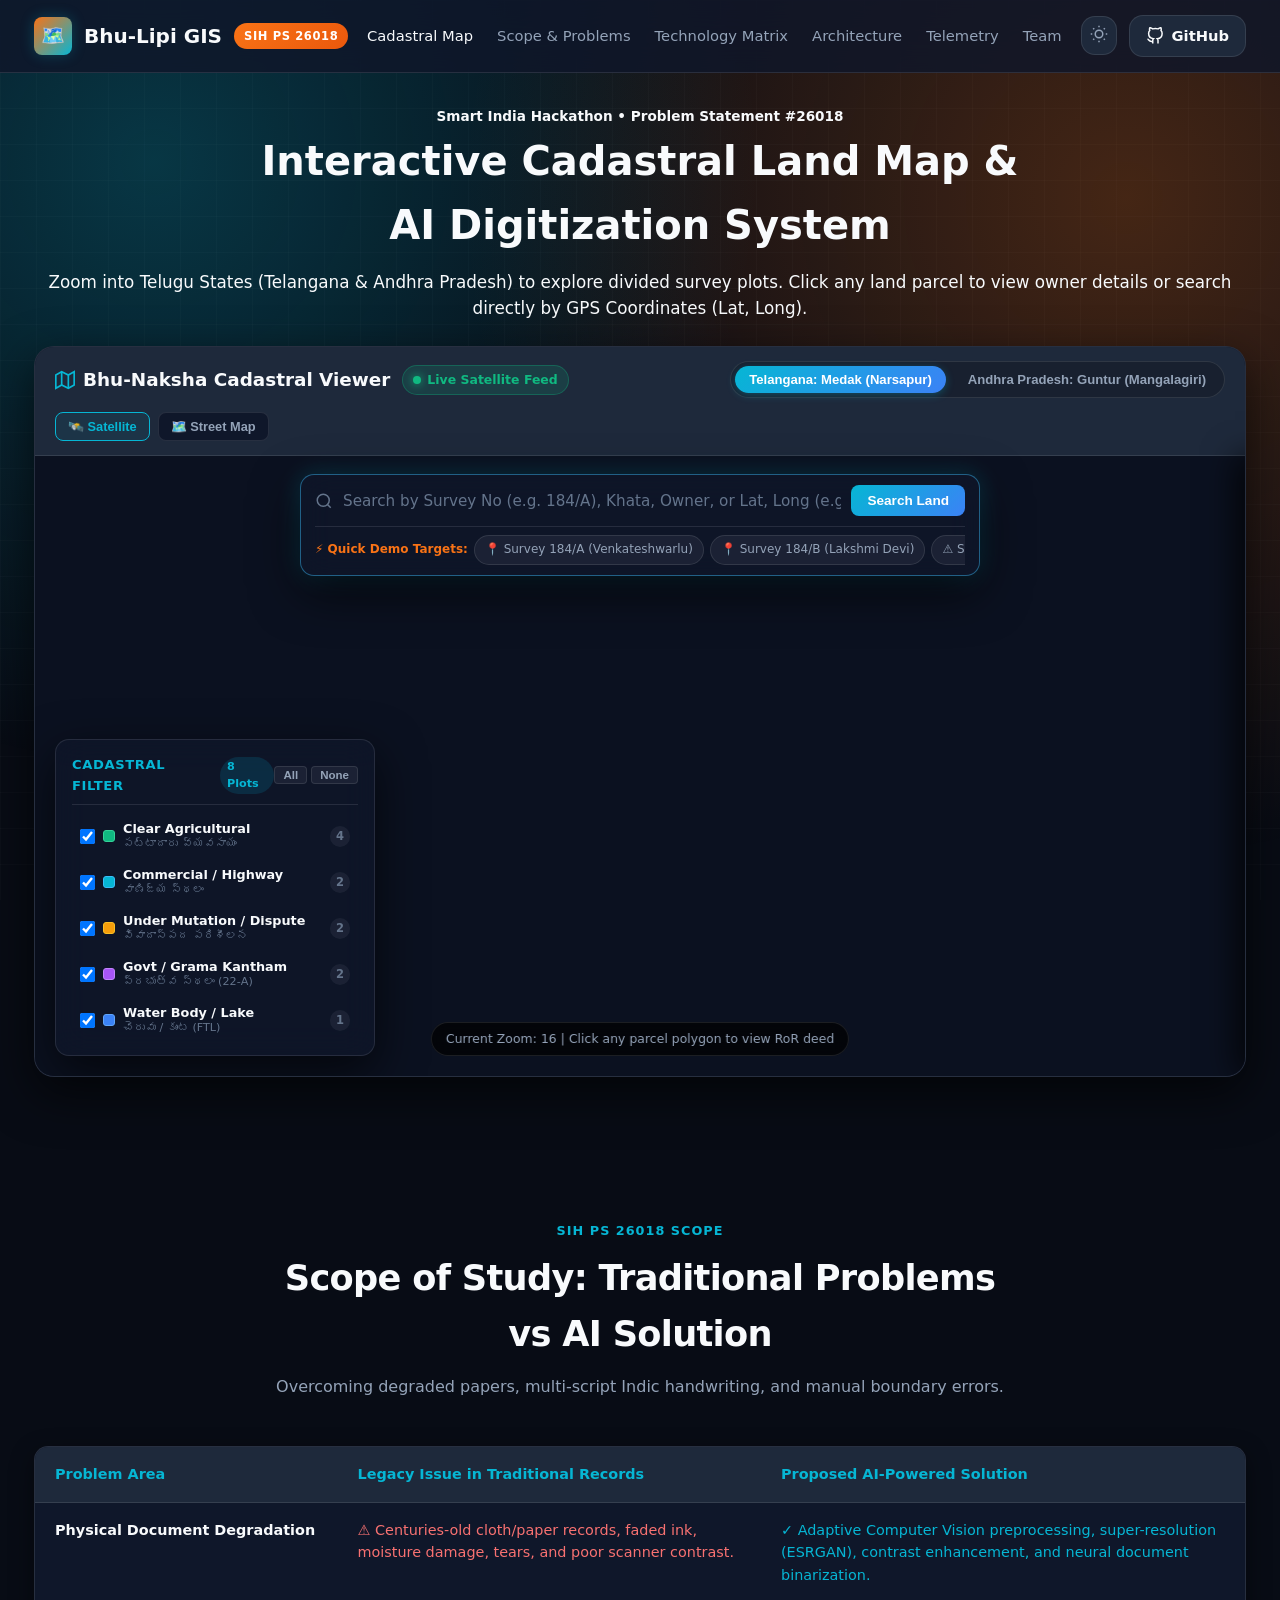
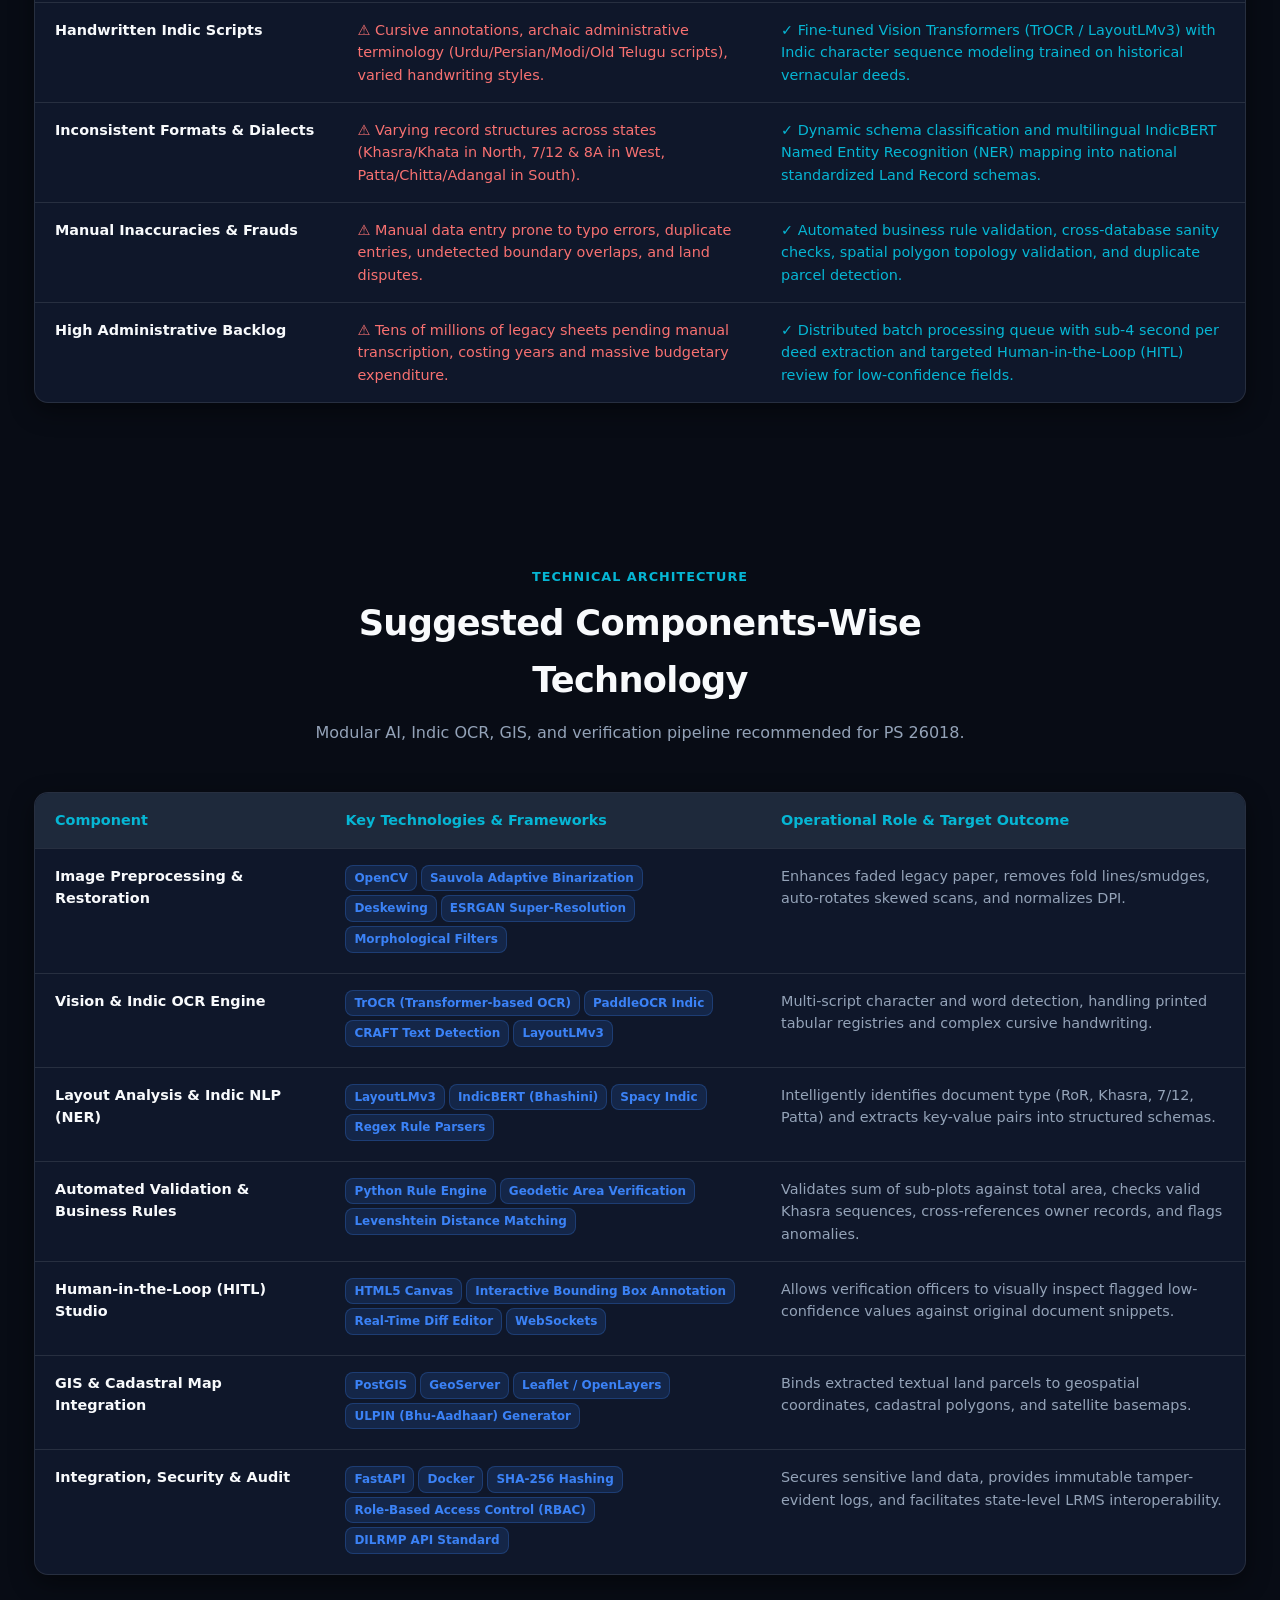
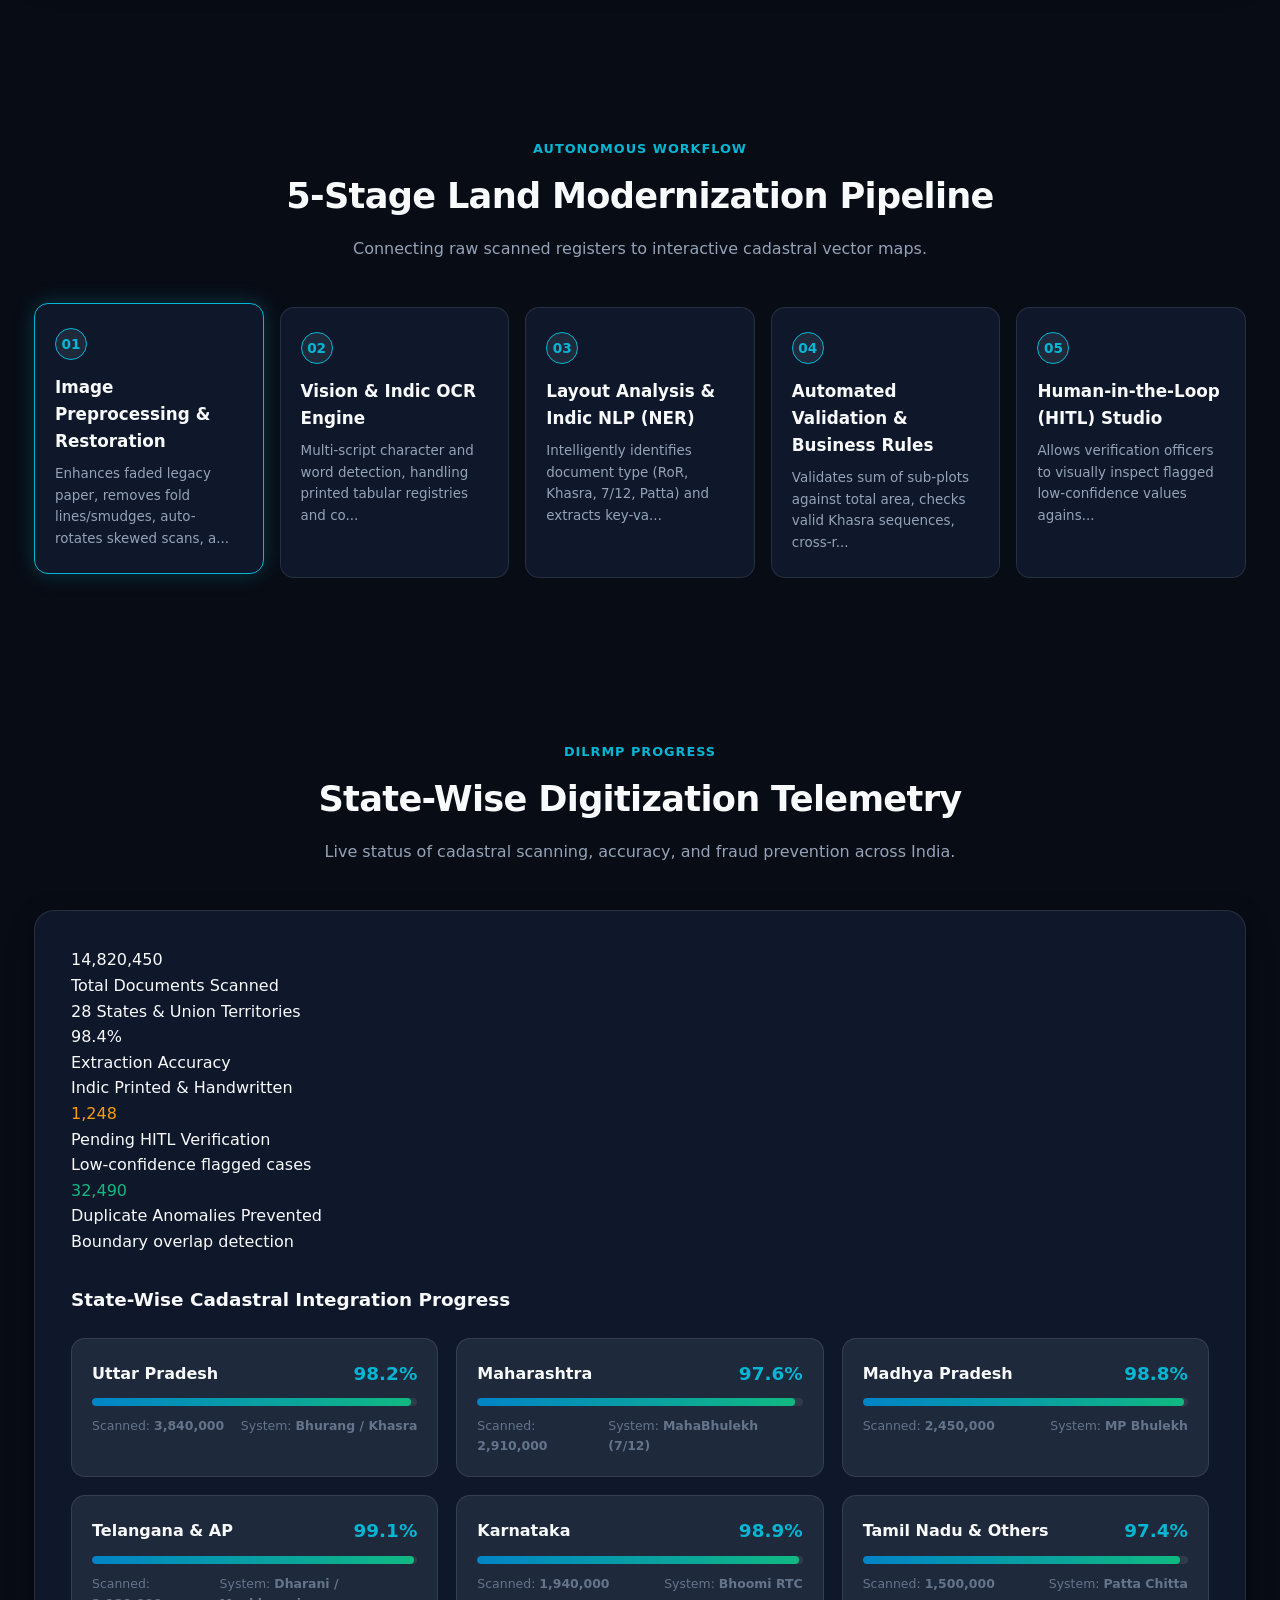
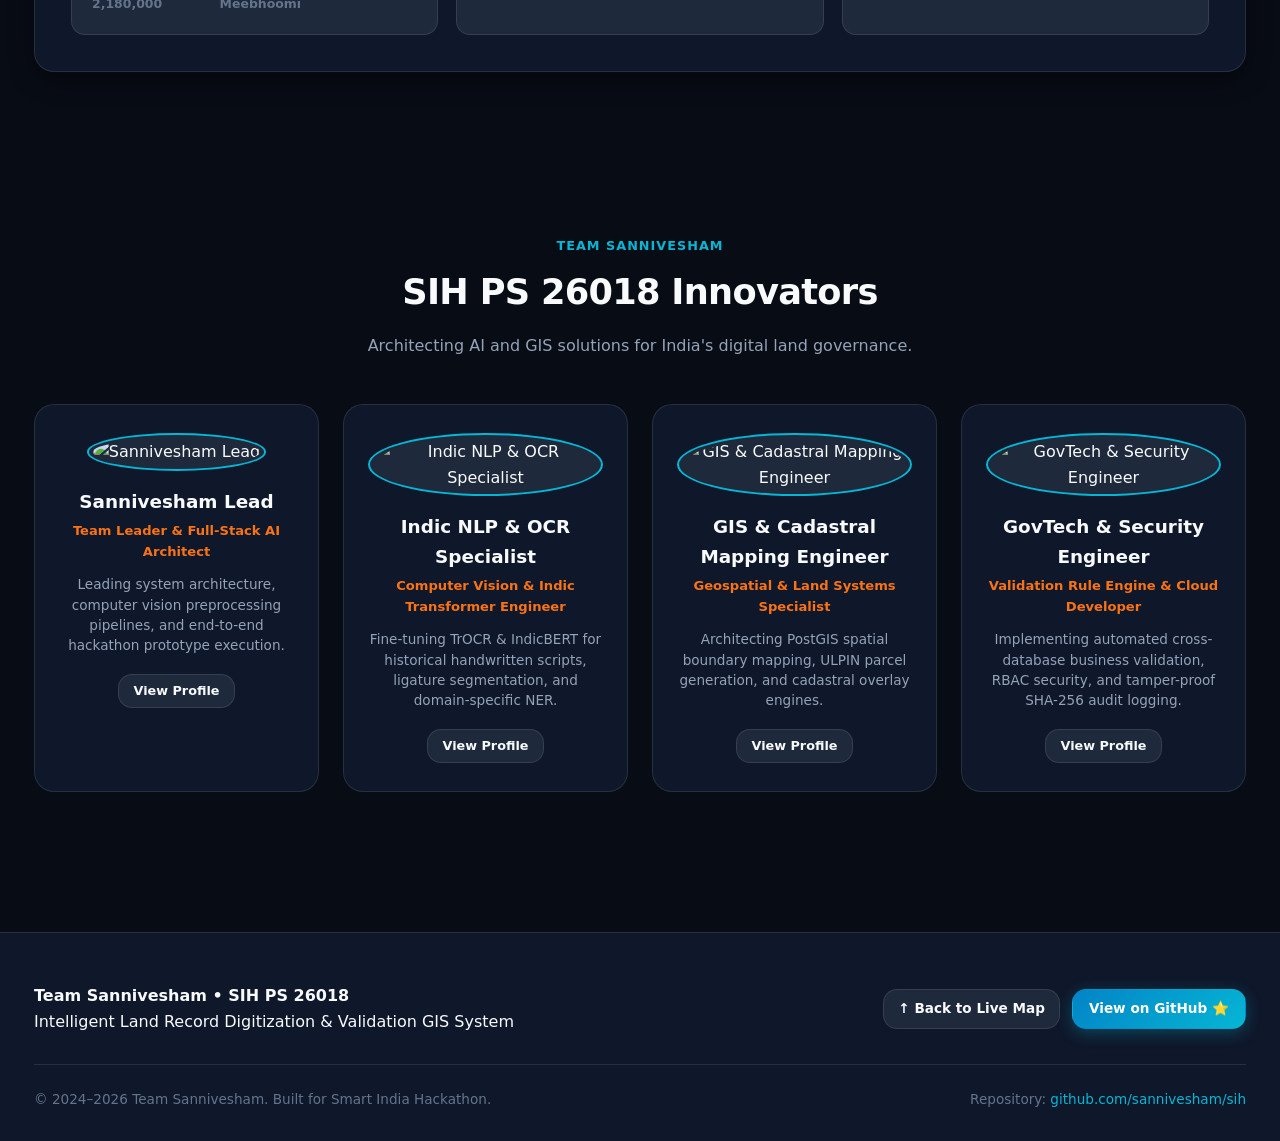
==== commit 83992258: "feat: interactive checkbox filter in Cadastral Classification legend with select one/any/none suppor" ====
--- a/index.html
+++ b/index.html
@@ -1,4 +1,4 @@
-﻿<!DOCTYPE html>
+<!DOCTYPE html>
 <html lang="en" data-theme="dark">
 <head>
   <meta charset="UTF-8" />
@@ -137,24 +137,69 @@
               </div>
             </div>
 
-            <!-- Floating Map Legend -->
-            <div class="map-floating-legend">
-              <div class="legend-title">Cadastral Classification</div>
-              <div class="legend-item">
-                <span class="legend-color color-clear"></span>
-                <span>Clear Agricultural (పట్టాదారు)</span>
+            <!-- Floating Map Legend & Interactive Category Filter -->
+            <div class="map-floating-legend" id="map-filter-legend">
+              <div class="legend-header">
+                <div class="legend-title-row">
+                  <span class="legend-title">Cadastral Filter</span>
+                  <span class="legend-badge-count" id="active-parcel-count">8 Plots</span>
+                </div>
+                <div class="legend-btn-group">
+                  <button type="button" class="legend-filter-btn" id="filter-all-btn" title="Select All Categories">All</button>
+                  <button type="button" class="legend-filter-btn" id="filter-none-btn" title="Deselect All Categories">None</button>
+                </div>
               </div>
-              <div class="legend-item">
-                <span class="legend-color color-commercial"></span>
-                <span>Commercial / Highway</span>
-              </div>
-              <div class="legend-item">
-                <span class="legend-color color-dispute"></span>
-                <span>Under Mutation / Verification</span>
-              </div>
-              <div class="legend-item">
-                <span class="legend-color color-govt"></span>
-                <span>Govt / Grama Kantham (22-A)</span>
+
+              <div class="legend-checkbox-list" id="legend-checkbox-list">
+                <label class="legend-filter-item" data-code="clear">
+                  <input type="checkbox" class="cat-checkbox" value="clear" checked />
+                  <span class="legend-color color-clear"></span>
+                  <span class="legend-text">
+                    <strong class="cat-name-en">Clear Agricultural</strong>
+                    <span class="cat-name-te">పట్టాదారు వ్యవసాయం</span>
+                  </span>
+                  <span class="cat-count" id="count-clear">4</span>
+                </label>
+
+                <label class="legend-filter-item" data-code="commercial">
+                  <input type="checkbox" class="cat-checkbox" value="commercial" checked />
+                  <span class="legend-color color-commercial"></span>
+                  <span class="legend-text">
+                    <strong class="cat-name-en">Commercial / Highway</strong>
+                    <span class="cat-name-te">వాణిజ్య స్థలం</span>
+                  </span>
+                  <span class="cat-count" id="count-commercial">2</span>
+                </label>
+
+                <label class="legend-filter-item" data-code="dispute">
+                  <input type="checkbox" class="cat-checkbox" value="dispute" checked />
+                  <span class="legend-color color-dispute"></span>
+                  <span class="legend-text">
+                    <strong class="cat-name-en">Under Mutation / Dispute</strong>
+                    <span class="cat-name-te">వివాదాస్పద పరిశీలన</span>
+                  </span>
+                  <span class="cat-count" id="count-dispute">2</span>
+                </label>
+
+                <label class="legend-filter-item" data-code="govt">
+                  <input type="checkbox" class="cat-checkbox" value="govt" checked />
+                  <span class="legend-color color-govt"></span>
+                  <span class="legend-text">
+                    <strong class="cat-name-en">Govt / Grama Kantham</strong>
+                    <span class="cat-name-te">ప్రభుత్వ స్థలం (22-A)</span>
+                  </span>
+                  <span class="cat-count" id="count-govt">2</span>
+                </label>
+
+                <label class="legend-filter-item" data-code="water">
+                  <input type="checkbox" class="cat-checkbox" value="water" checked />
+                  <span class="legend-color color-water"></span>
+                  <span class="legend-text">
+                    <strong class="cat-name-en">Water Body / Lake</strong>
+                    <span class="cat-name-te">చెరువు / కుంట (FTL)</span>
+                  </span>
+                  <span class="cat-count" id="count-water">1</span>
+                </label>
               </div>
             </div>
 
--- a/css/style.css
+++ b/css/style.css
@@ -1,4 +1,4 @@
-﻿/* ==========================================================================
+/* ==========================================================================
    SIH Hackathon Portal - PS 26018: Bhu-Lipi AI
    Interactive Cadastral Land GIS Map & Digitization Platform
    Organization: Sannivesham
@@ -519,45 +519,153 @@
   color: var(--text-main);
 }
 
-/* Floating Map Legend (Bottom Left) */
+/* Floating Map Legend & Interactive Filter (Bottom Left) */
 .map-floating-legend {
   position: absolute;
   bottom: 20px;
   left: 20px;
   z-index: 900;
   background: var(--bg-glass);
-  backdrop-filter: blur(12px);
+  backdrop-filter: blur(16px);
+  -webkit-backdrop-filter: blur(16px);
   border: 1px solid var(--border-glass);
   border-radius: var(--radius-md);
-  padding: 12px 16px;
-  box-shadow: var(--shadow-md);
-  font-size: 0.78rem;
+  padding: 14px 16px;
+  box-shadow: var(--shadow-lg);
+  font-size: 0.8rem;
+  min-width: 290px;
+  max-width: 320px;
+  user-select: none;
+  transition: var(--transition);
+}
+
+.legend-header {
+  display: flex;
+  align-items: center;
+  justify-content: space-between;
+  margin-bottom: 10px;
+  padding-bottom: 8px;
+  border-bottom: 1px solid var(--border-glass);
+}
+
+.legend-title-row {
+  display: flex;
+  align-items: center;
+  gap: 8px;
 }
 
 .legend-title {
-  font-weight: 700;
-  color: var(--text-main);
-  margin-bottom: 6px;
-}
-
-.legend-item {
+  font-weight: 800;
+  font-size: 0.82rem;
+  text-transform: uppercase;
+  letter-spacing: 0.6px;
+  color: var(--accent-cyan);
+}
+
+.legend-badge-count {
+  font-size: 0.7rem;
+  background: rgba(6, 182, 212, 0.15);
+  color: var(--accent-cyan);
+  padding: 1px 7px;
+  border-radius: var(--radius-full);
+  font-weight: 700;
+}
+
+.legend-btn-group {
+  display: flex;
+  align-items: center;
+  gap: 4px;
+}
+
+.legend-filter-btn {
+  background: rgba(255, 255, 255, 0.06);
+  border: 1px solid var(--border-glass);
+  color: var(--text-secondary);
+  font-size: 0.72rem;
+  font-weight: 700;
+  padding: 2px 8px;
+  border-radius: 4px;
+  cursor: pointer;
+  transition: var(--transition);
+}
+
+.legend-filter-btn:hover {
+  color: var(--text-main);
+  background: rgba(6, 182, 212, 0.15);
+  border-color: var(--accent-cyan);
+}
+
+.legend-checkbox-list {
+  display: flex;
+  flex-direction: column;
+  gap: 4px;
+}
+
+.legend-filter-item {
   display: flex;
   align-items: center;
   gap: 8px;
-  margin-bottom: 4px;
-  color: var(--text-secondary);
+  padding: 6px 8px;
+  border-radius: var(--radius-sm);
+  cursor: pointer;
+  transition: var(--transition);
+}
+
+.legend-filter-item:hover {
+  background: rgba(255, 255, 255, 0.05);
+}
+
+.legend-filter-item.dimmed {
+  opacity: 0.45;
+}
+
+.cat-checkbox {
+  width: 15px;
+  height: 15px;
+  cursor: pointer;
+  margin: 0;
 }
 
 .legend-color {
-  width: 14px;
-  height: 14px;
+  width: 12px;
+  height: 12px;
   border-radius: 3px;
+  flex-shrink: 0;
 }
 
 .color-clear { background: #10b981; border: 1px solid #34d399; }
 .color-commercial { background: #06b6d4; border: 1px solid #38bdf8; }
 .color-dispute { background: #f59e0b; border: 1px solid #fbbf24; }
-.color-govt { background: #8b5cf6; border: 1px solid #a78bfa; }
+.color-govt { background: #a855f7; border: 1px solid #c084fc; }
+.color-water { background: #3b82f6; border: 1px solid #60a5fa; }
+
+.legend-text {
+  flex: 1;
+  display: flex;
+  flex-direction: column;
+  line-height: 1.25;
+}
+
+.cat-name-en {
+  font-size: 0.8rem;
+  font-weight: 600;
+  color: var(--text-main);
+}
+
+.cat-name-te {
+  font-size: 0.7rem;
+  color: var(--text-muted);
+}
+
+.cat-count {
+  font-size: 0.72rem;
+  font-weight: 700;
+  color: var(--text-muted);
+  background: rgba(255, 255, 255, 0.06);
+  padding: 1px 6px;
+  border-radius: var(--radius-full);
+  margin-left: 4px;
+}
 
 /* Floating Telemetry Badge (Bottom Center) */
 .map-zoom-hint {
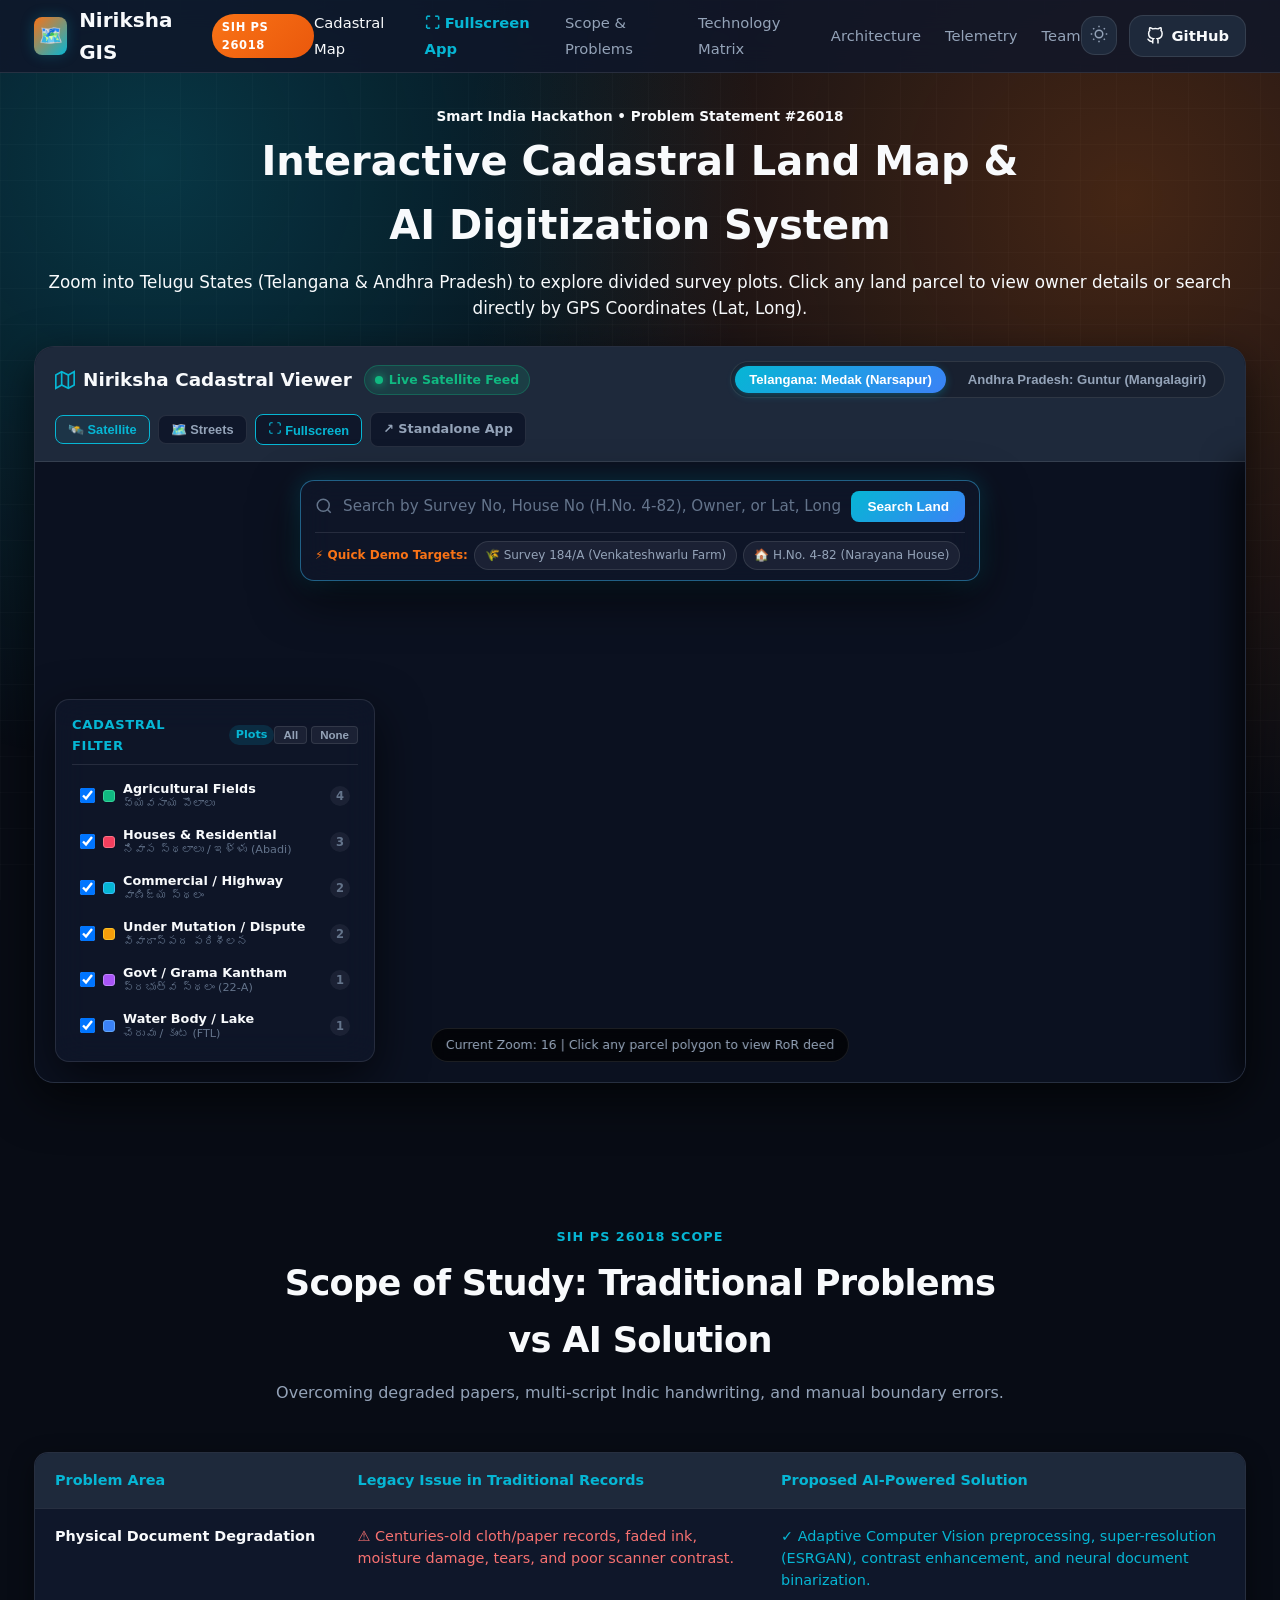
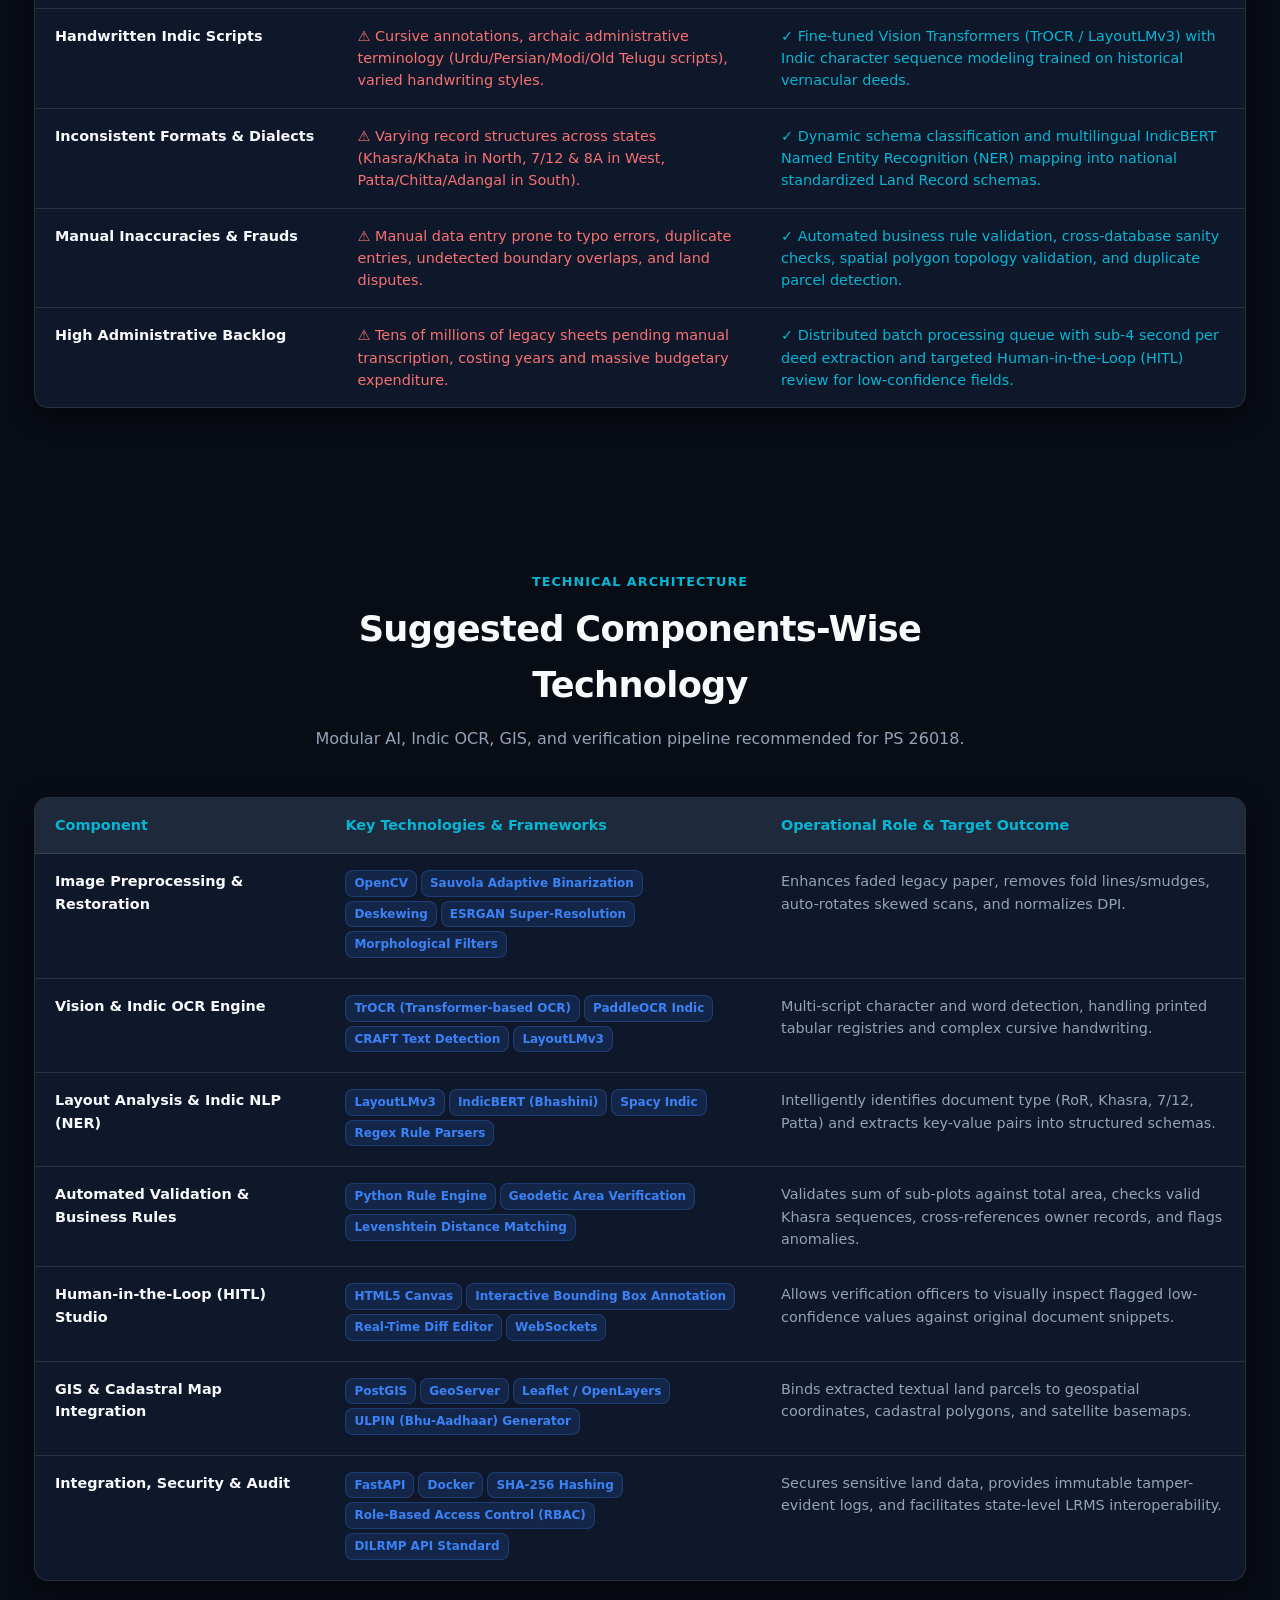
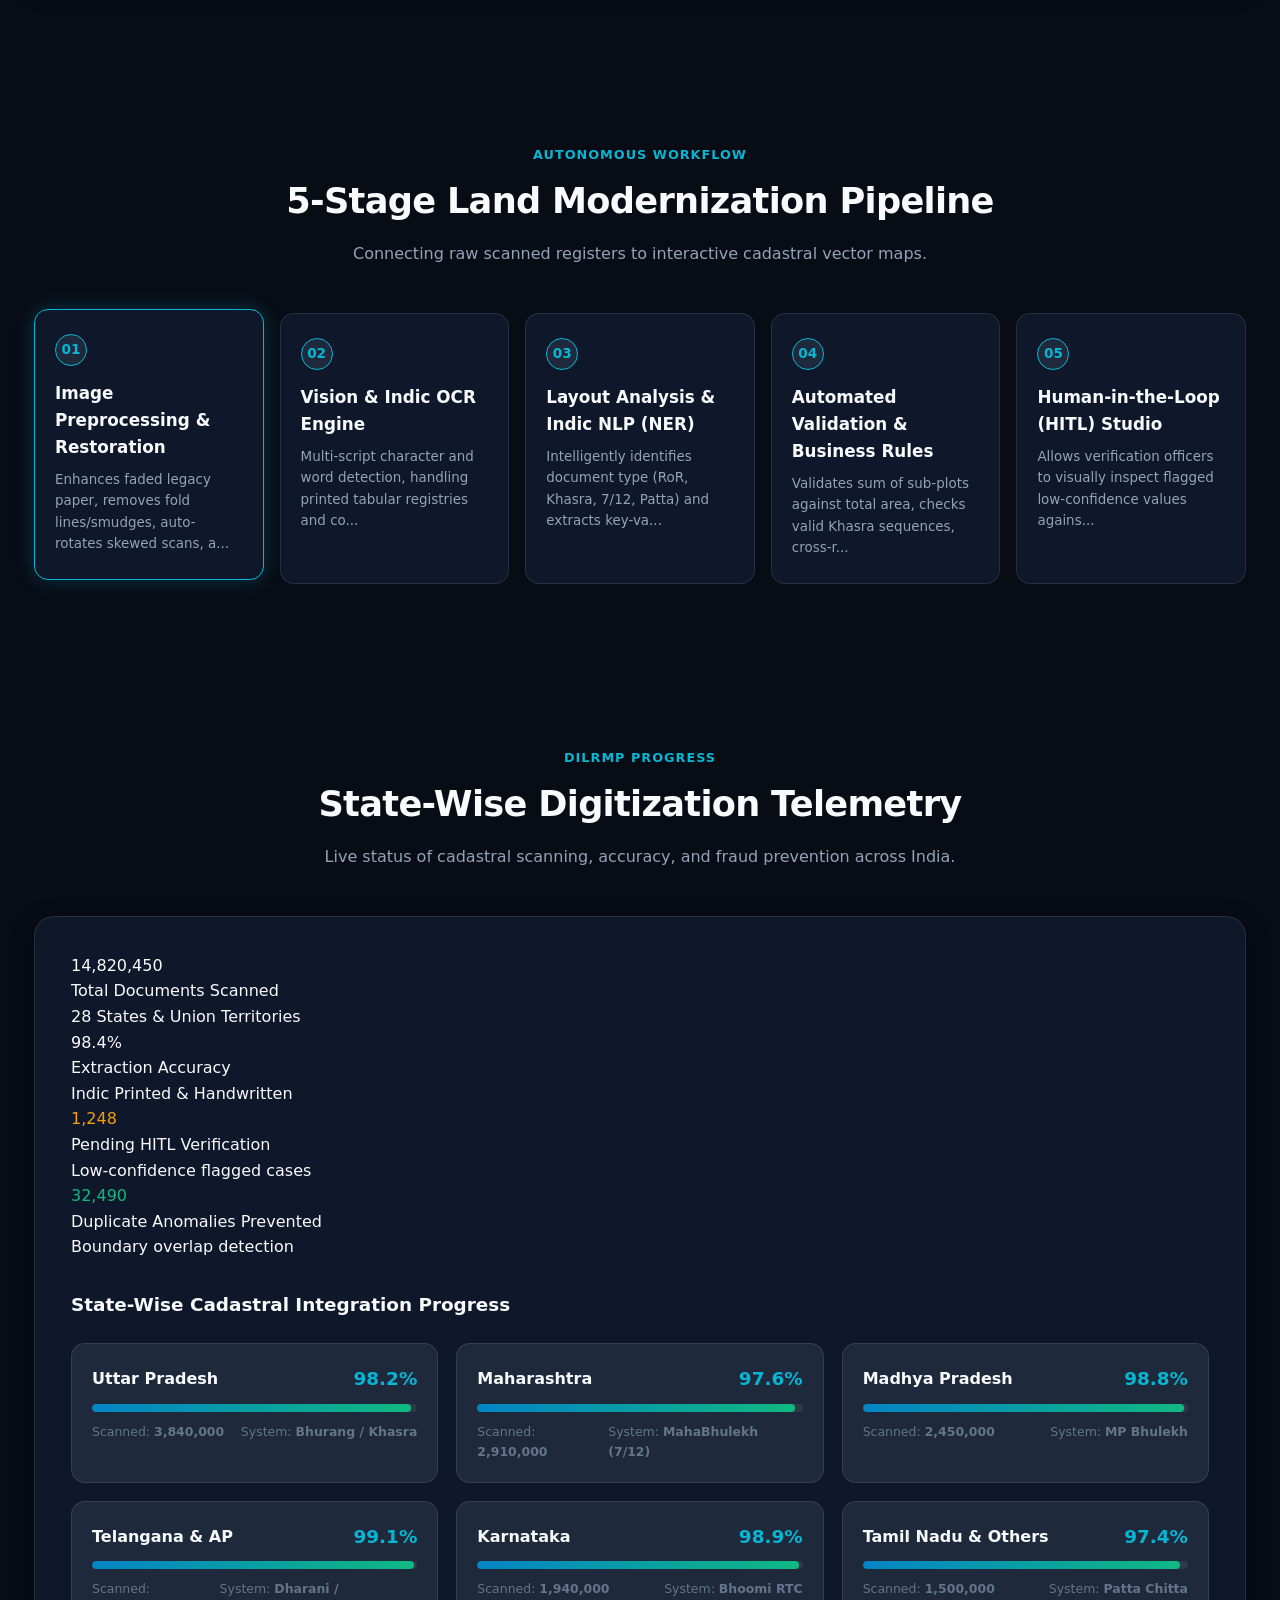
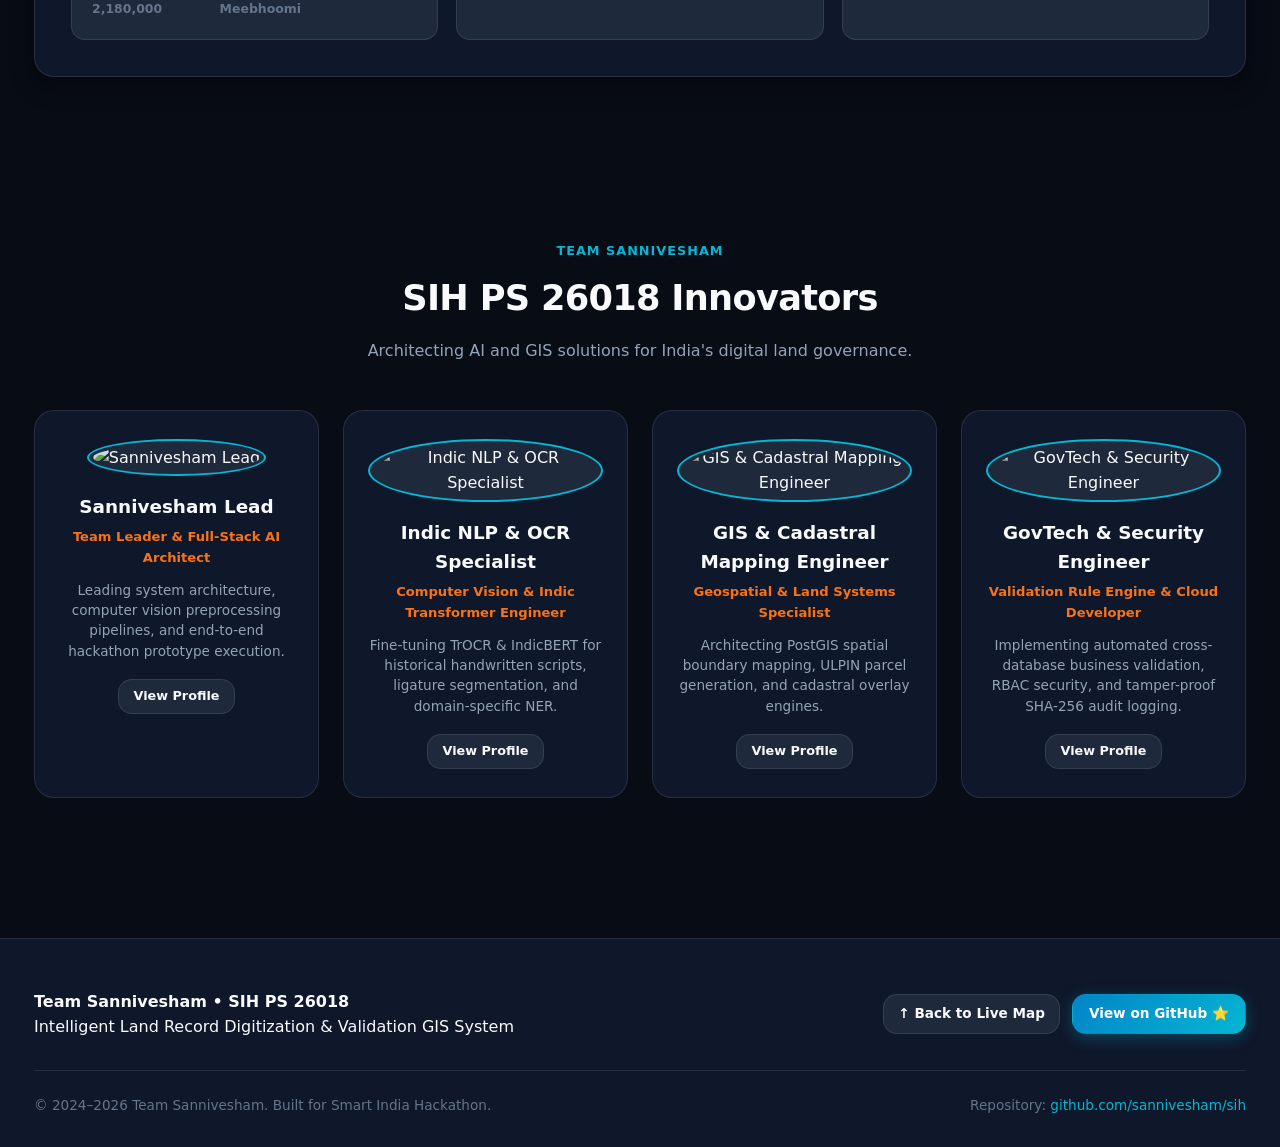
==== commit 6b66b593: "feat: Niriksha GIS branding, residential houses category, and standalone fullscreen map.html" ====
--- a/index.html
+++ b/index.html
@@ -3,8 +3,8 @@
 <head>
   <meta charset="UTF-8" />
   <meta name="viewport" content="width=device-width, initial-scale=1.0" />
-  <title>Bhu-Lipi AI | Intelligent Cadastral Land Digitization & Interactive GIS Map (SIH PS 26018)</title>
-  <meta name="description" content="Real working Cadastral Land Map & AI Digitization System for Telugu States (Telangana & Andhra Pradesh). Search by Survey Number or Coordinates." />
+  <title>Niriksha | Intelligent Cadastral Land Digitization & Interactive GIS Map (SIH PS 26018)</title>
+  <meta name="description" content="Niriksha GIS: Real working Cadastral Land Map & AI Digitization System for Telugu States (Telangana & Andhra Pradesh). Search by Survey Number or Coordinates." />
 
   <!-- Leaflet GIS Map Library -->
   <link rel="stylesheet" href="https://unpkg.com/leaflet@1.9.4/dist/leaflet.css" integrity="sha256-p4NxAoJBhIIN+hmNHrzRCf9tD/miZyoHS5obTRR9BMY=" crossorigin="" />
@@ -23,12 +23,13 @@
     <div class="container">
       <a href="#" class="nav-brand">
         <div class="brand-icon">🗺️</div>
-        <span>Bhu-Lipi GIS</span>
+        <span>Niriksha GIS</span>
         <span class="brand-badge">SIH PS 26018</span>
       </a>
 
       <ul class="nav-links">
         <li><a href="#live-map" class="nav-link active">Cadastral Map</a></li>
+        <li><a href="map.html" target="_blank" class="nav-link" style="color: var(--accent-cyan); font-weight: 700;">⛶ Fullscreen App</a></li>
         <li><a href="#scope-section" class="nav-link">Scope & Problems</a></li>
         <li><a href="#tech-table" class="nav-link">Technology Matrix</a></li>
         <li><a href="#architecture" class="nav-link">Architecture</a></li>
@@ -79,7 +80,7 @@
             <div class="map-header-left">
               <h2>
                 <svg width="20" height="20" viewBox="0 0 24 24" fill="none" stroke="var(--accent-cyan)" stroke-width="2"><polygon points="1 6 1 22 8 18 16 22 23 18 23 2 16 6 8 2 1 6"></polygon><line x1="8" y1="2" x2="8" y2="18"></line><line x1="16" y1="6" x2="16" y2="22"></line></svg>
-                <span>Bhu-Naksha Cadastral Viewer</span>
+                <span>Niriksha Cadastral Viewer</span>
               </h2>
               <span class="live-indicator-pill">
                 <span class="pulse-dot"></span>
@@ -97,10 +98,15 @@
               </button>
             </div>
 
-            <!-- Layer Switcher -->
+            <!-- Layer Switcher & Fullscreen Controls -->
             <div class="map-view-toggle">
               <button id="layer-sat-btn" class="layer-btn active">🛰️ Satellite</button>
-              <button id="layer-street-btn" class="layer-btn">🗺️ Street Map</button>
+              <button id="layer-street-btn" class="layer-btn">🗺️ Streets</button>
+              <button id="fullscreen-toggle-btn" class="layer-btn" title="Toggle Fullscreen Map Mode" style="border-color: var(--accent-cyan); color: var(--accent-cyan);">
+                <svg width="14" height="14" viewBox="0 0 24 24" fill="none" stroke="currentColor" stroke-width="2"><path d="M8 3H5a2 2 0 0 0-2 2v3m18 0V5a2 2 0 0 0-2-2h-3m0 18h3a2 2 0 0 0 2-2v-3M3 16v3a2 2 0 0 0 2 2h3"></path></svg>
+                <span>Fullscreen</span>
+              </button>
+              <a href="map.html" target="_blank" class="layer-btn" title="Open in Dedicated Standalone Window" style="text-decoration: none;">↗ Standalone App</a>
             </div>
           </div>
 
@@ -117,7 +123,7 @@
                     type="text" 
                     id="hud-search-input" 
                     class="hud-search-input" 
-                    placeholder="Search by Survey No (e.g. 184/A), Khata, Owner, or Lat, Long (e.g. 17.7382, 78.2828)..." 
+                    placeholder="Search by Survey No, House No (H.No. 4-82), Owner, or Lat, Long (17.7382, 78.2828)..." 
                   />
                   <button id="hud-search-btn" class="hud-search-btn">
                     <span>Search Land</span>
@@ -127,12 +133,13 @@
                 <!-- Quick Coordinate & Survey Pills for Demo -->
                 <div class="hud-quick-pills">
                   <span class="quick-pill-label">⚡ Quick Demo Targets:</span>
-                  <span class="coord-chip" data-query="184/A">📍 Survey 184/A (Venkateshwarlu)</span>
-                  <span class="coord-chip" data-query="184/B">📍 Survey 184/B (Lakshmi Devi)</span>
-                  <span class="coord-chip" data-query="185/2">⚠️ Survey 185/2 (Dispute Audit)</span>
+                  <span class="coord-chip" data-query="184/A">🌾 Survey 184/A (Venkateshwarlu Farm)</span>
+                  <span class="coord-chip" data-query="H.No. 4-82">🏠 H.No. 4-82 (Narayana House)</span>
+                  <span class="coord-chip" data-query="H.No. 4-95">🏠 H.No. 4-95 (Anasuya Villa)</span>
+                  <span class="coord-chip" data-query="189/1">⛽ Survey 189/1 (Commercial Fuel Hub)</span>
+                  <span class="coord-chip" data-query="185/2">⚠️ Survey 185/2 (Disputed Farm)</span>
                   <span class="coord-chip" data-query="17.7382, 78.2828">🌐 GPS: 17.7382, 78.2828</span>
-                  <span class="coord-chip" data-query="92/1">📍 Survey 92/1 (Mangalagiri AP)</span>
-                  <span class="coord-chip" data-query="16.4348, 80.5645">🌐 GPS: 16.4348, 80.5645</span>
+                  <span class="coord-chip" data-query="Plot 14">🏠 Plot 14 (Amaravati Villa AP)</span>
                 </div>
               </div>
             </div>
@@ -142,7 +149,7 @@
               <div class="legend-header">
                 <div class="legend-title-row">
                   <span class="legend-title">Cadastral Filter</span>
-                  <span class="legend-badge-count" id="active-parcel-count">8 Plots</span>
+                  <span class="legend-badge-count" id="active-parcel-count">Plots</span>
                 </div>
                 <div class="legend-btn-group">
                   <button type="button" class="legend-filter-btn" id="filter-all-btn" title="Select All Categories">All</button>
@@ -155,10 +162,20 @@
                   <input type="checkbox" class="cat-checkbox" value="clear" checked />
                   <span class="legend-color color-clear"></span>
                   <span class="legend-text">
-                    <strong class="cat-name-en">Clear Agricultural</strong>
-                    <span class="cat-name-te">పట్టాదారు వ్యవసాయం</span>
+                    <strong class="cat-name-en">Agricultural Fields</strong>
+                    <span class="cat-name-te">వ్యవసాయ పొలాలు</span>
                   </span>
                   <span class="cat-count" id="count-clear">4</span>
+                </label>
+
+                <label class="legend-filter-item" data-code="residential">
+                  <input type="checkbox" class="cat-checkbox" value="residential" checked />
+                  <span class="legend-color color-residential"></span>
+                  <span class="legend-text">
+                    <strong class="cat-name-en">Houses & Residential</strong>
+                    <span class="cat-name-te">నివాస స్థలాలు / ఇళ్ళు (Abadi)</span>
+                  </span>
+                  <span class="cat-count" id="count-residential">3</span>
                 </label>
 
                 <label class="legend-filter-item" data-code="commercial">
@@ -188,7 +205,7 @@
                     <strong class="cat-name-en">Govt / Grama Kantham</strong>
                     <span class="cat-name-te">ప్రభుత్వ స్థలం (22-A)</span>
                   </span>
-                  <span class="cat-count" id="count-govt">2</span>
+                  <span class="cat-count" id="count-govt">1</span>
                 </label>
 
                 <label class="legend-filter-item" data-code="water">
--- a/css/style.css
+++ b/css/style.css
@@ -634,10 +634,48 @@
 }
 
 .color-clear { background: #10b981; border: 1px solid #34d399; }
+.color-residential { background: #f43f5e; border: 1px solid #fb7185; }
 .color-commercial { background: #06b6d4; border: 1px solid #38bdf8; }
 .color-dispute { background: #f59e0b; border: 1px solid #fbbf24; }
 .color-govt { background: #a855f7; border: 1px solid #c084fc; }
 .color-water { background: #3b82f6; border: 1px solid #60a5fa; }
+
+/* Fullscreen Map Styles */
+body.fullscreen-mode {
+  overflow: hidden !important;
+}
+
+body.fullscreen-mode .navbar,
+body.fullscreen-mode .hero-section,
+body.fullscreen-mode .section,
+body.fullscreen-mode .footer {
+  display: none !important;
+}
+
+body.fullscreen-mode .map-hero-section {
+  padding: 0 !important;
+  margin: 0 !important;
+  height: 100vh !important;
+  width: 100vw !important;
+}
+
+body.fullscreen-mode .container {
+  max-width: 100% !important;
+  padding: 0 !important;
+  height: 100vh !important;
+}
+
+body.fullscreen-mode .map-card-wrapper {
+  height: 100vh !important;
+  border-radius: 0 !important;
+  border: none !important;
+}
+
+body.fullscreen-mode .map-stage-container,
+body.fullscreen-mode #cadastral-map {
+  height: calc(100vh - 60px) !important;
+  min-height: calc(100vh - 60px) !important;
+}
 
 .legend-text {
   flex: 1;
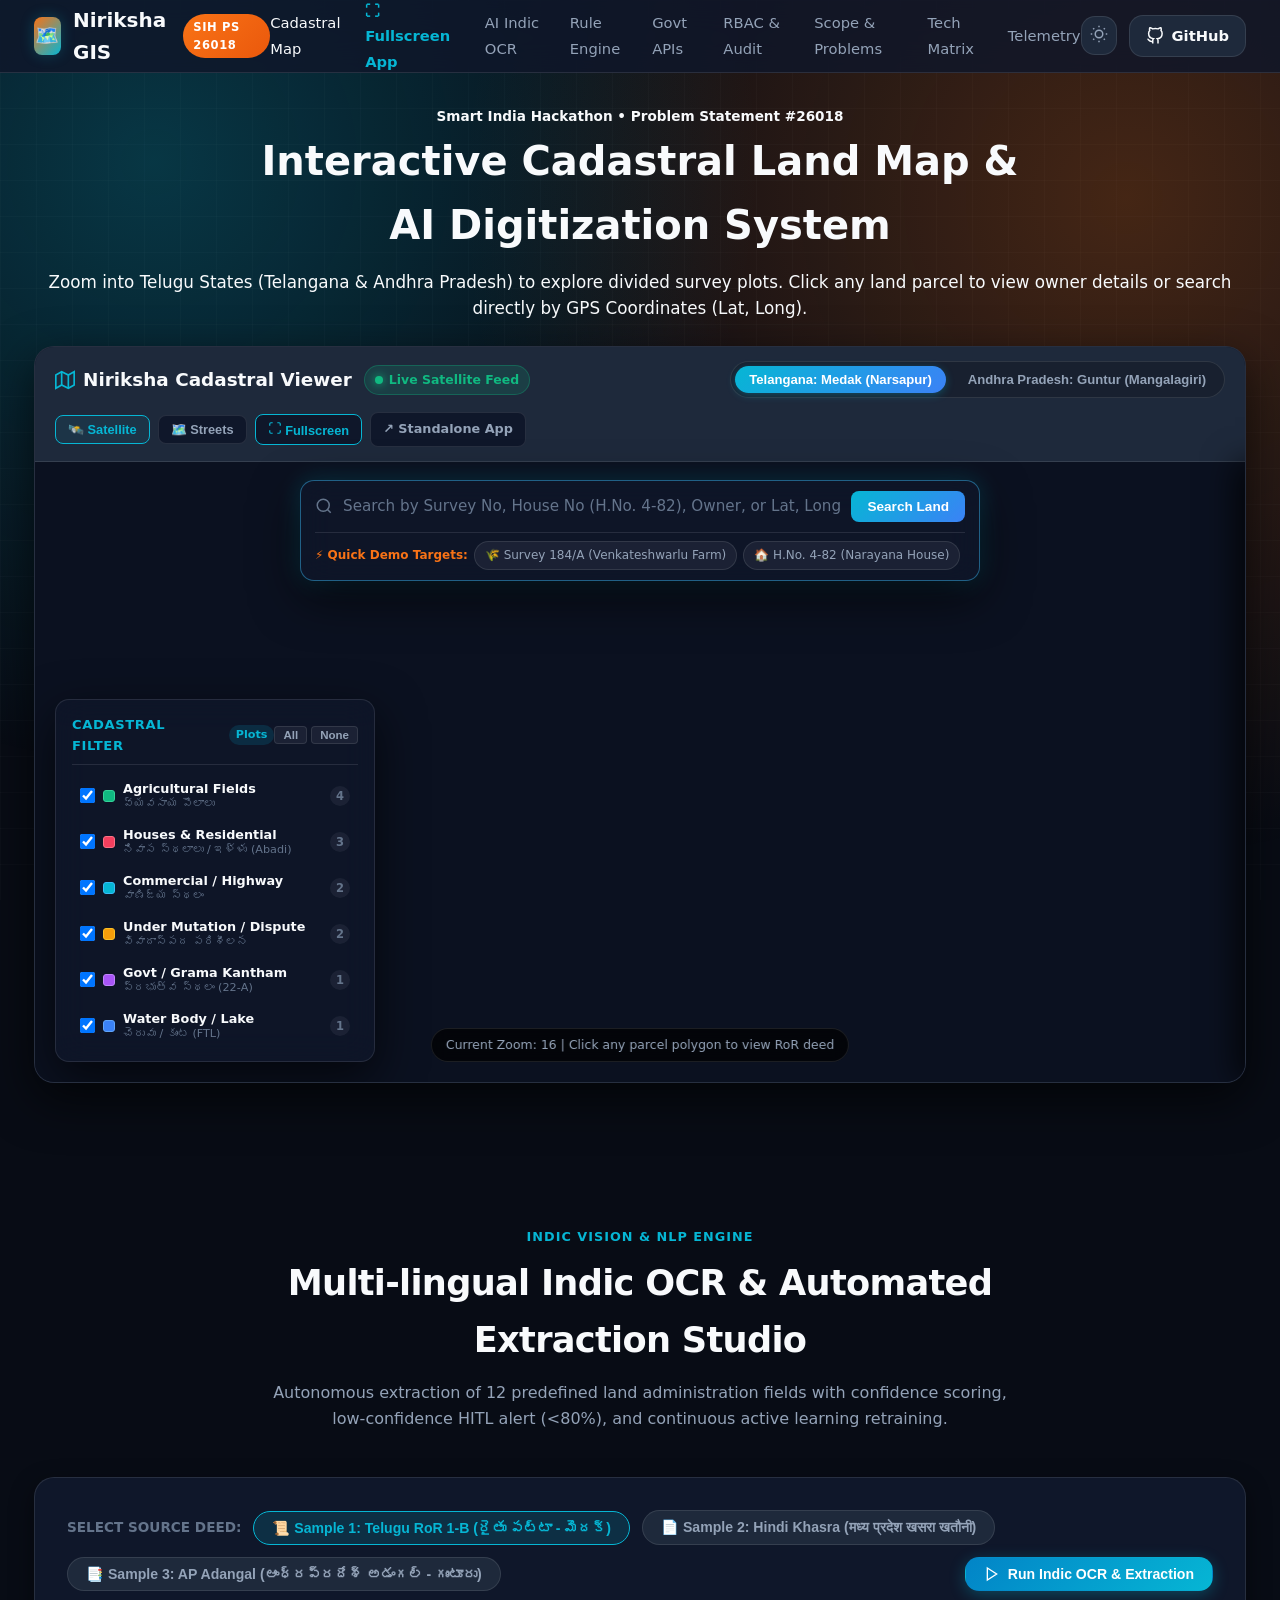
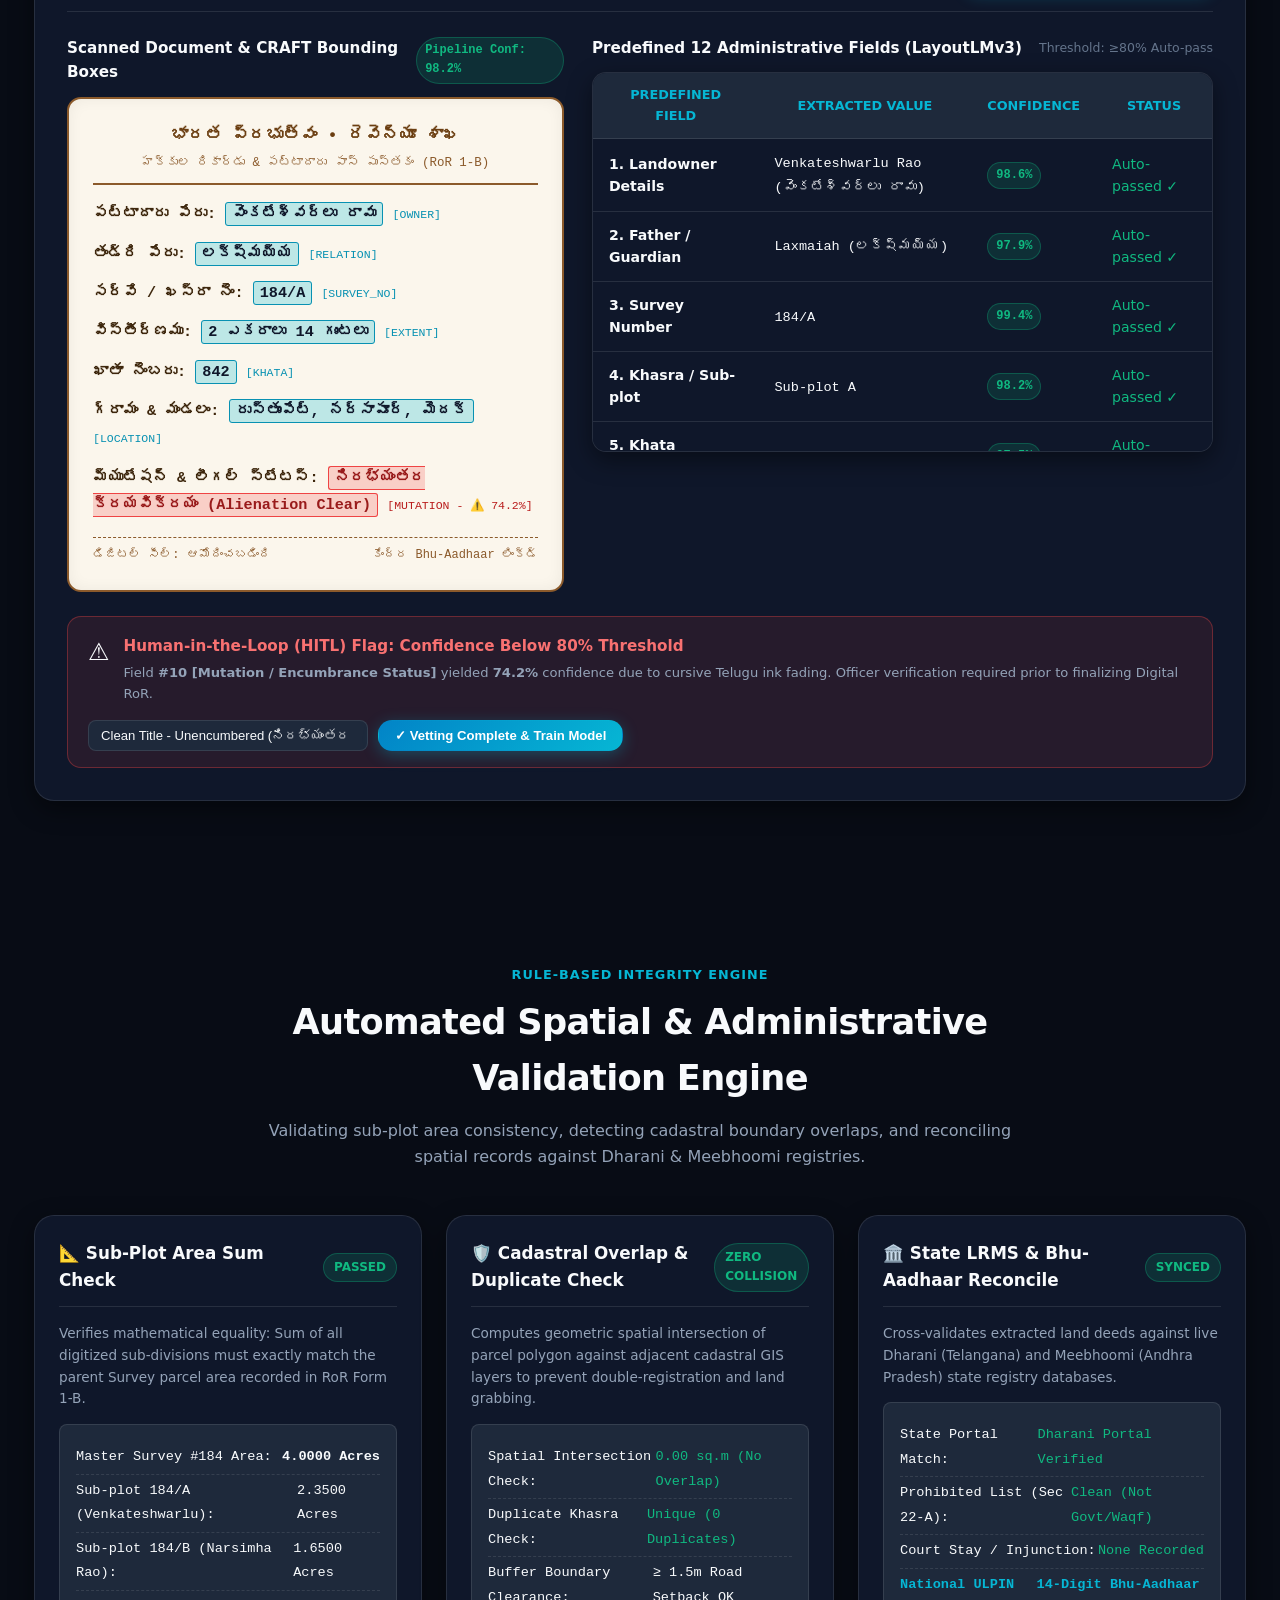
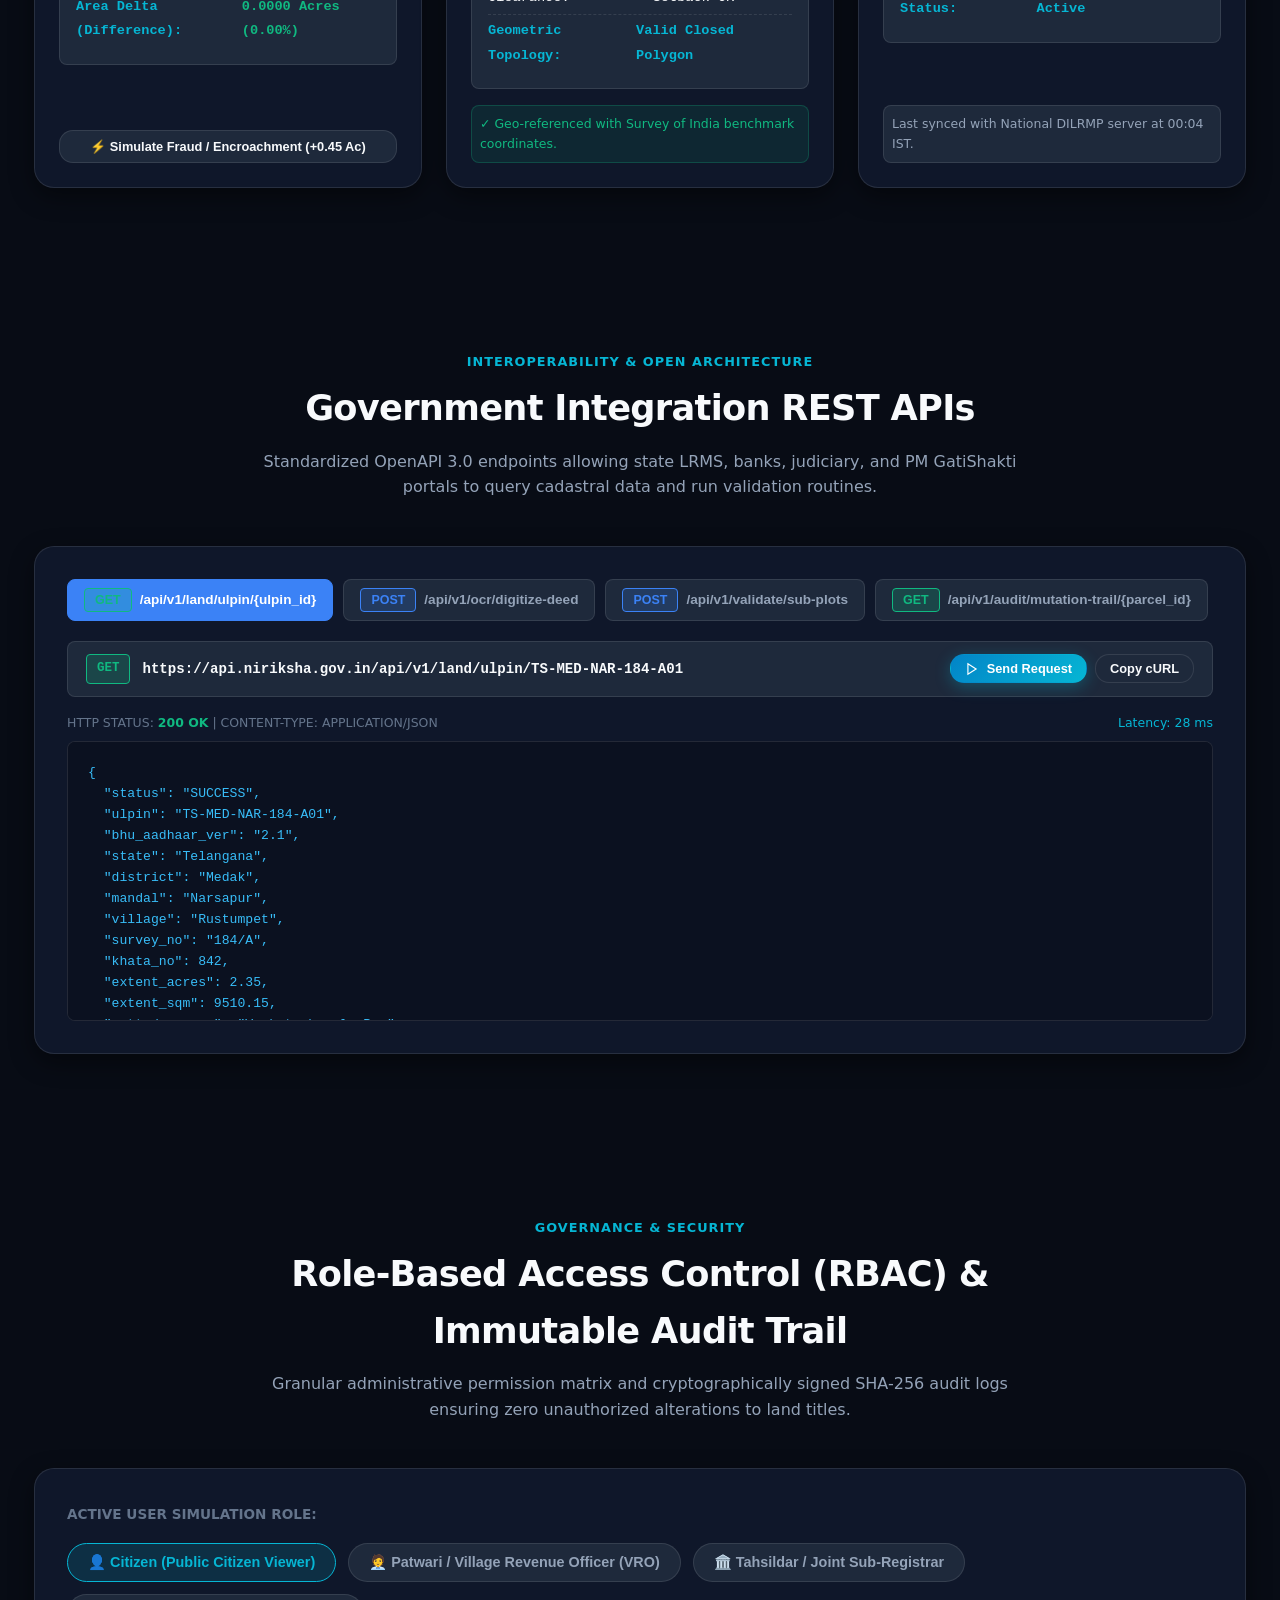
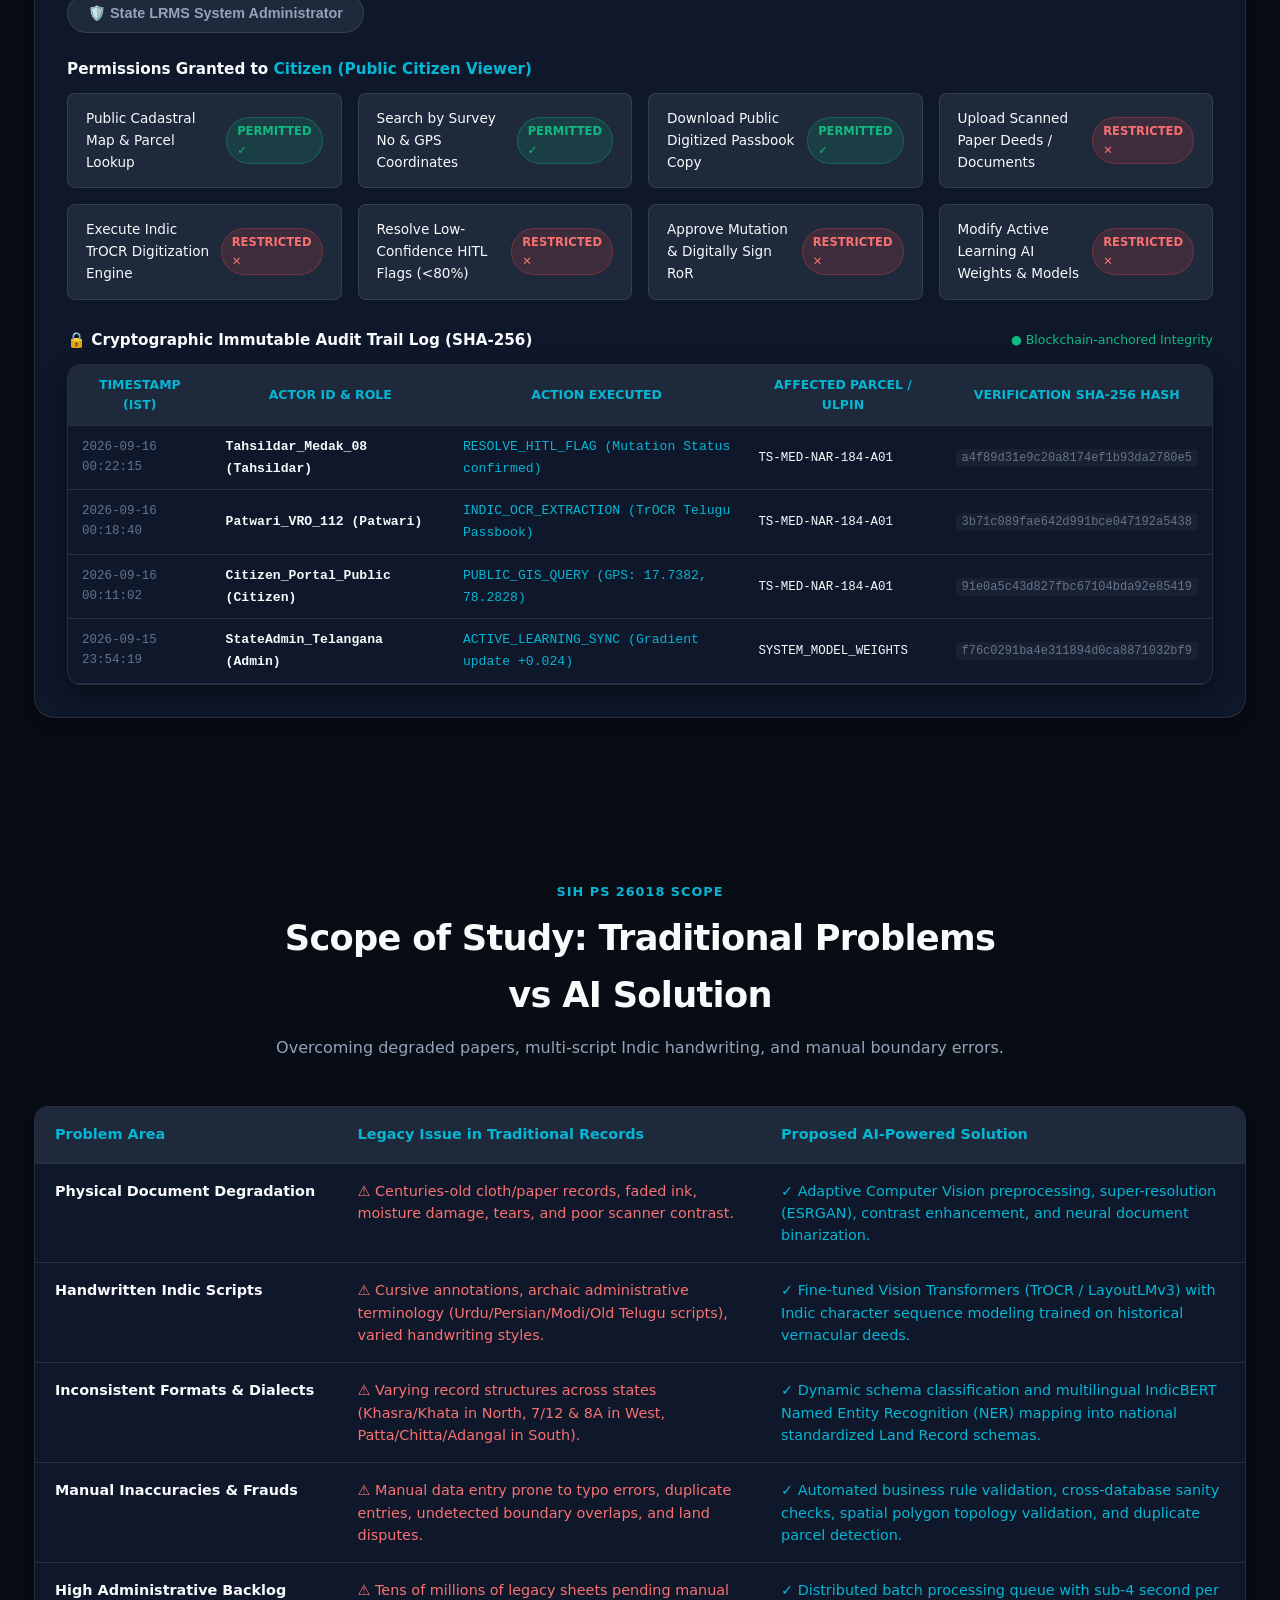
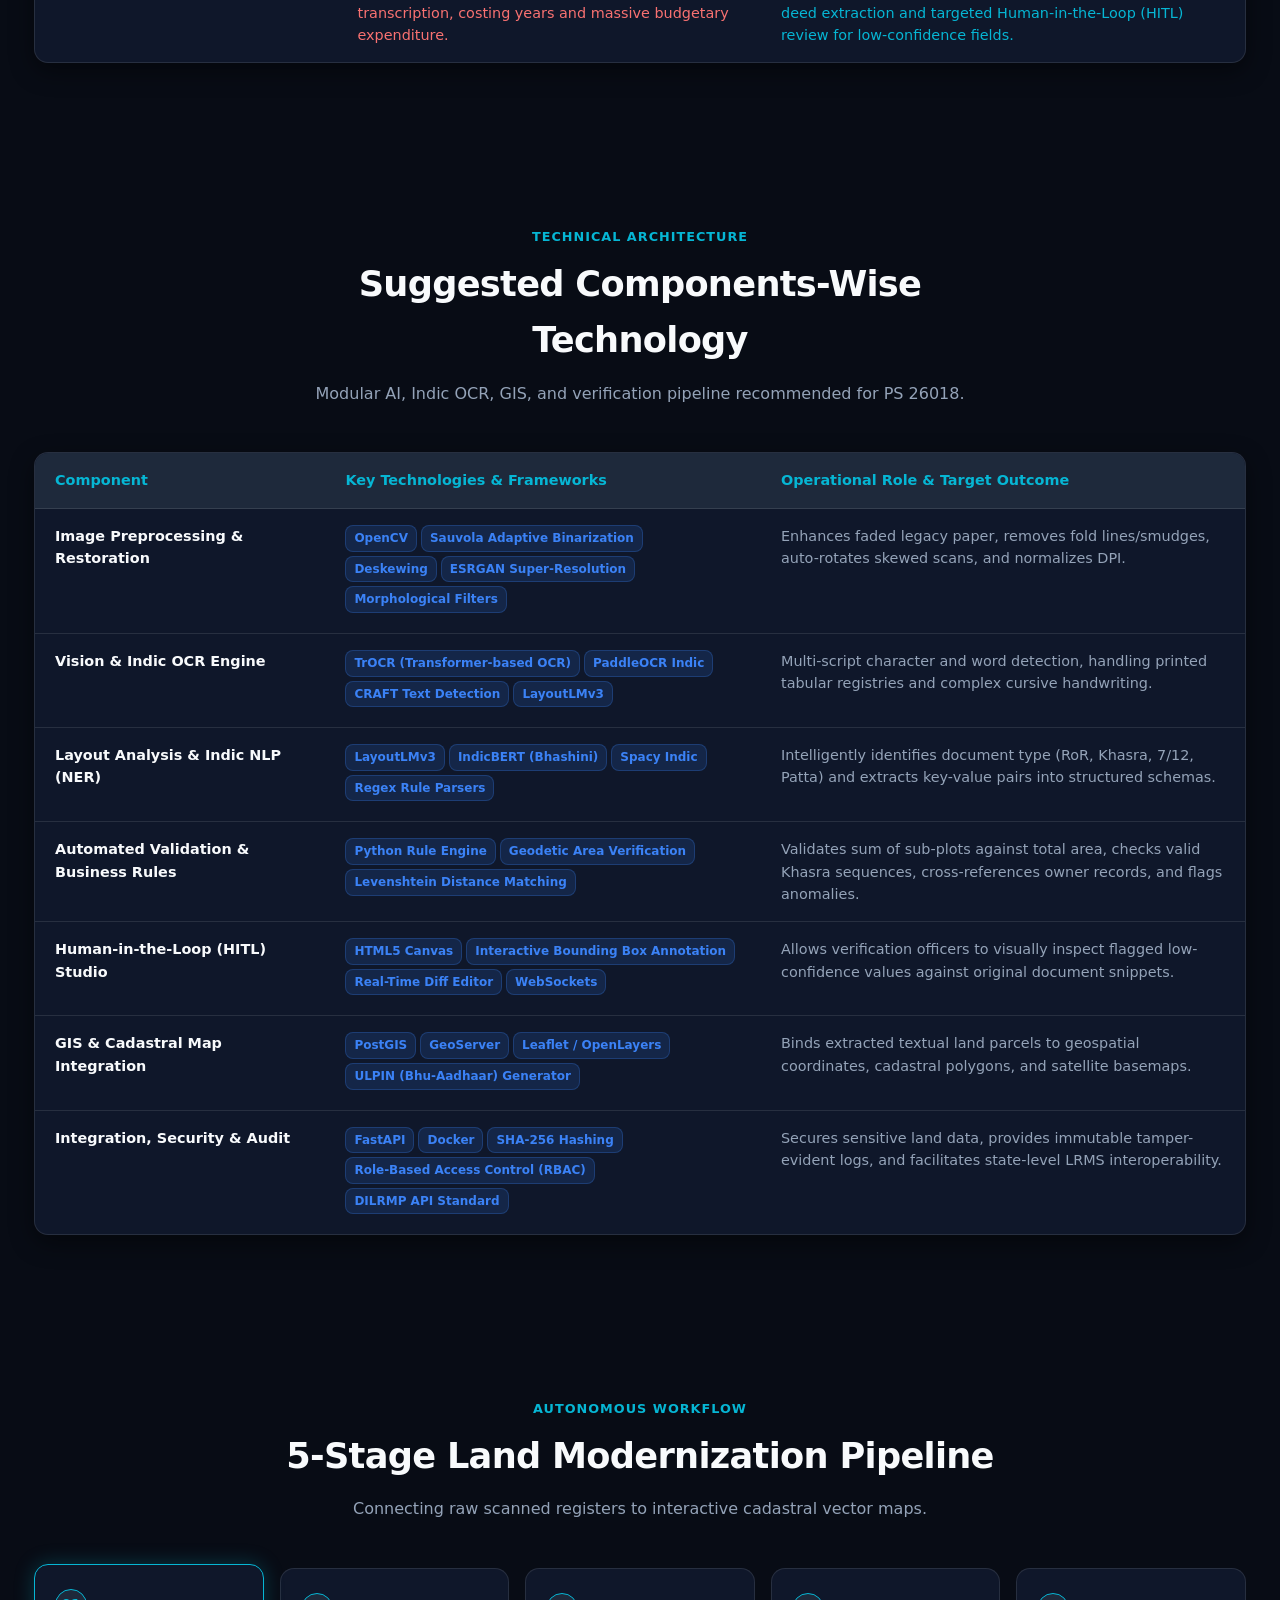
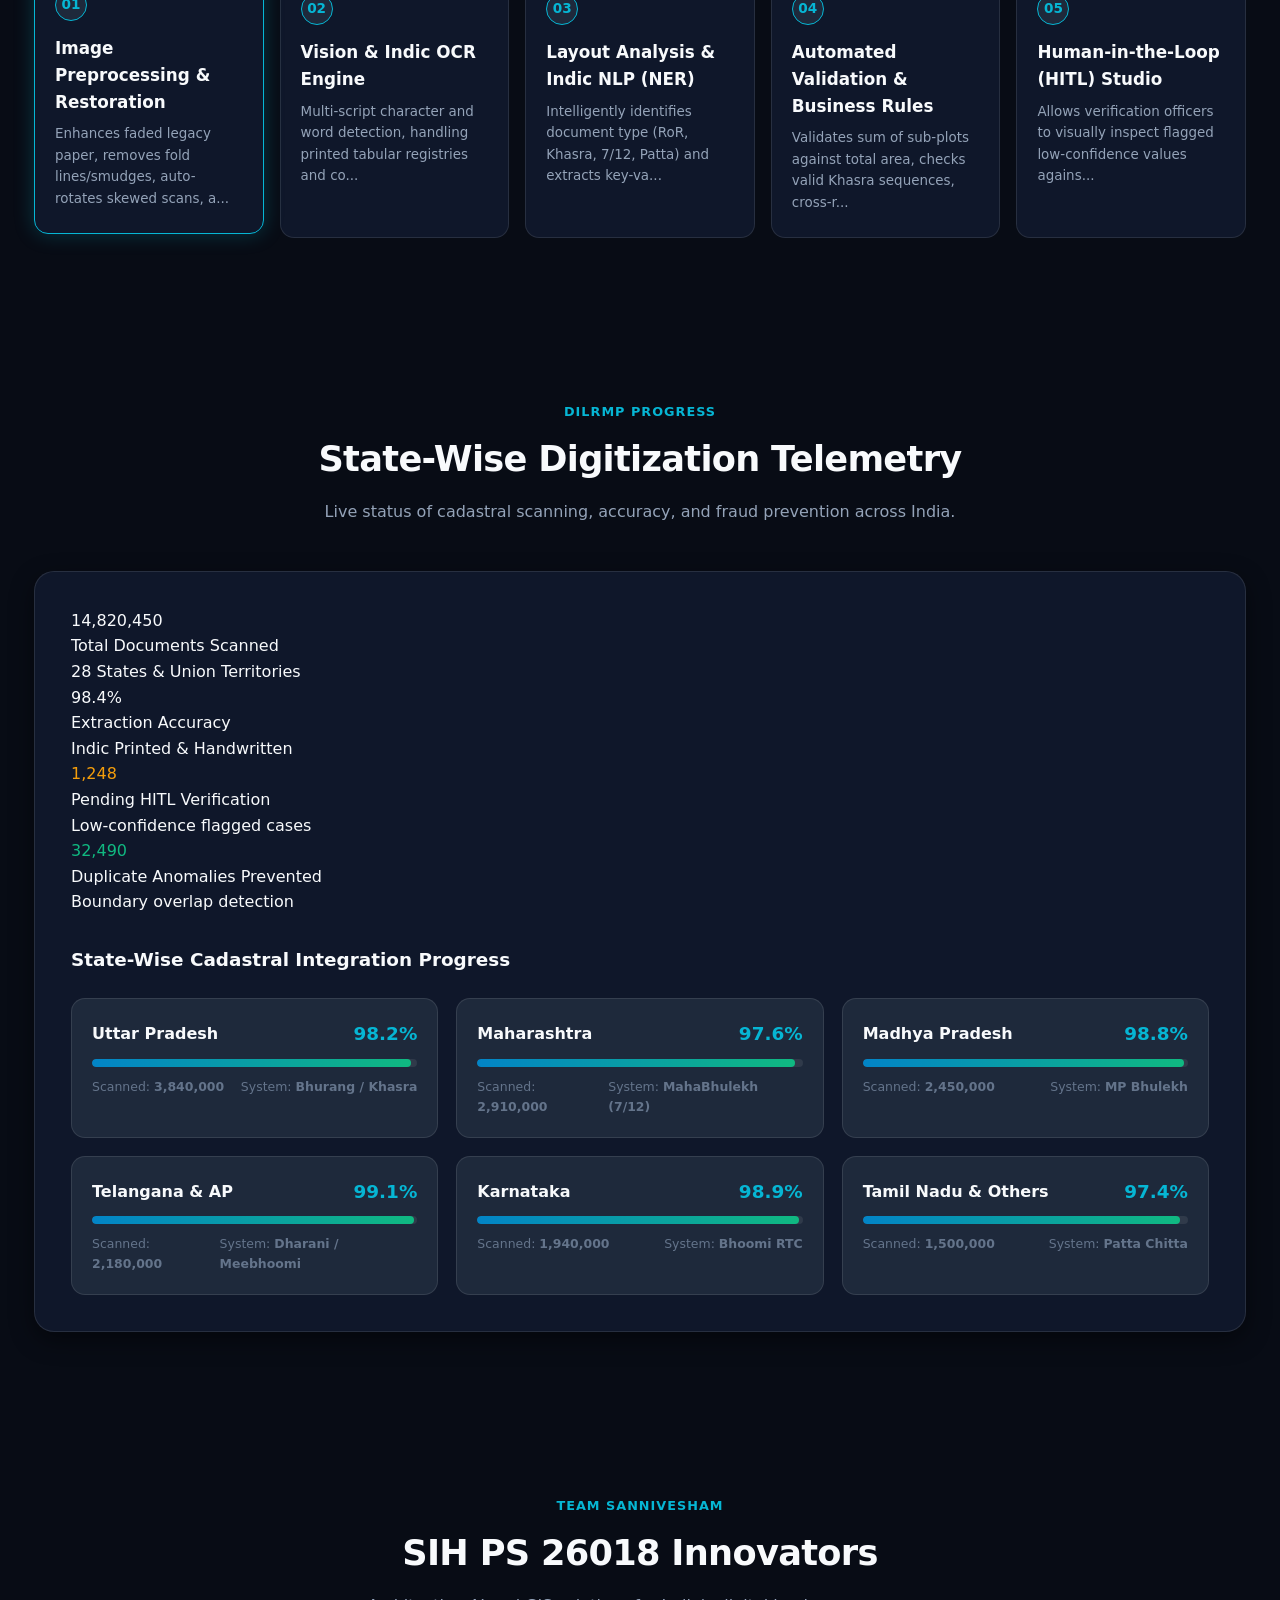
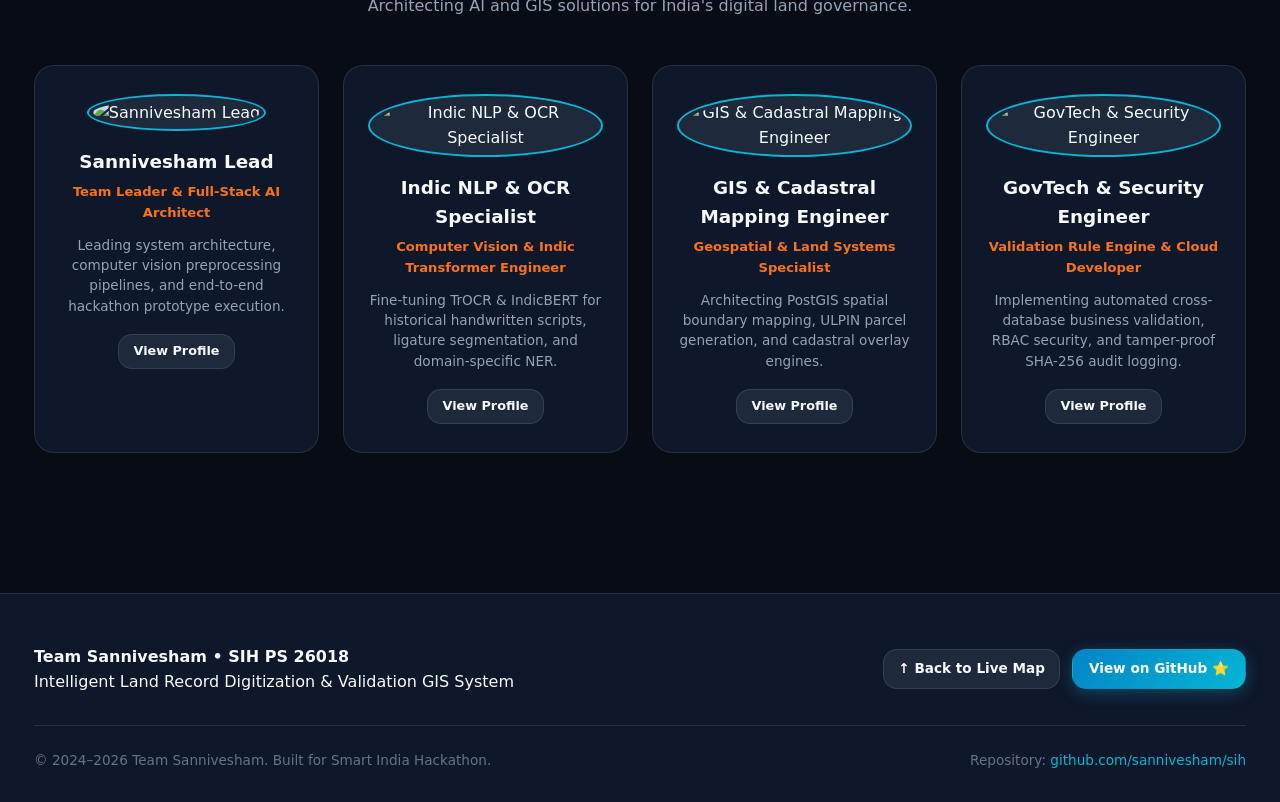
==== commit 3590e794: "feat: complete interactive AI Indic OCR studio, rule engine, REST API gateway, and RBAC modules sati" ====
--- a/index.html
+++ b/index.html
@@ -30,11 +30,13 @@
       <ul class="nav-links">
         <li><a href="#live-map" class="nav-link active">Cadastral Map</a></li>
         <li><a href="map.html" target="_blank" class="nav-link" style="color: var(--accent-cyan); font-weight: 700;">⛶ Fullscreen App</a></li>
+        <li><a href="#ai-ocr-studio" class="nav-link">AI Indic OCR</a></li>
+        <li><a href="#validation-engine" class="nav-link">Rule Engine</a></li>
+        <li><a href="#api-explorer" class="nav-link">Govt APIs</a></li>
+        <li><a href="#rbac-audit" class="nav-link">RBAC & Audit</a></li>
         <li><a href="#scope-section" class="nav-link">Scope & Problems</a></li>
-        <li><a href="#tech-table" class="nav-link">Technology Matrix</a></li>
-        <li><a href="#architecture" class="nav-link">Architecture</a></li>
+        <li><a href="#tech-table" class="nav-link">Tech Matrix</a></li>
         <li><a href="#dashboard" class="nav-link">Telemetry</a></li>
-        <li><a href="#team" class="nav-link">Team</a></li>
       </ul>
 
       <div class="nav-actions">
@@ -313,6 +315,428 @@
       </div>
     </section>
 
+    <!-- 1. AI Indic OCR & Human-in-the-Loop (HITL) Studio -->
+    <section class="section" id="ai-ocr-studio">
+      <div class="container">
+        <div class="section-header">
+          <span class="section-tag">Indic Vision & NLP Engine</span>
+          <h2 class="section-title">Multi-lingual Indic OCR & Automated Extraction Studio</h2>
+          <p class="section-desc">
+            Autonomous extraction of 12 predefined land administration fields with confidence scoring, low-confidence HITL alert (<80%), and continuous active learning retraining.
+          </p>
+        </div>
+
+        <div class="ocr-studio-card">
+          <!-- Document Selector & Controls -->
+          <div class="ocr-sample-selector">
+            <span style="font-size: 0.85rem; font-weight: 700; color: var(--text-muted);">SELECT SOURCE DEED:</span>
+            <button class="ocr-sample-btn active" data-sample="telugu-medak">
+              📜 Sample 1: Telugu RoR 1-B (రైతు పట్టా - మెదక్)
+            </button>
+            <button class="ocr-sample-btn" data-sample="hindi-khasra">
+              📄 Sample 2: Hindi Khasra (मध्य प्रदेश खसरा खतौनी)
+            </button>
+            <button class="ocr-sample-btn" data-sample="ap-adangal">
+              📑 Sample 3: AP Adangal (ఆంధ్రప్రదేశ్ అడంగల్ - గుంటూరు)
+            </button>
+            <div style="margin-left: auto; display: flex; gap: 10px;">
+              <button id="run-ocr-pipeline-btn" class="btn btn-primary" style="padding: 8px 18px; font-size: 0.88rem;">
+                <svg width="16" height="16" viewBox="0 0 24 24" fill="none" stroke="currentColor" stroke-width="2"><polygon points="5 3 19 12 5 21 5 3"></polygon></svg>
+                <span>Run Indic OCR & Extraction</span>
+              </button>
+            </div>
+          </div>
+
+          <!-- Studio Grid: Scanned Scan with Bounding Boxes (Left) vs Extracted 12 Fields Table (Right) -->
+          <div class="ocr-studio-grid">
+            <!-- Left: Document Preview Canvas -->
+            <div>
+              <div style="display: flex; justify-content: space-between; align-items: center; margin-bottom: 12px;">
+                <h4 style="font-size: 0.95rem; color: var(--text-main); font-weight: 700;">
+                  Scanned Document & CRAFT Bounding Boxes
+                </h4>
+                <span class="conf-pill high" id="ocr-overall-conf">Pipeline Conf: 98.2%</span>
+              </div>
+
+              <div class="ocr-scan-preview" id="ocr-scan-preview-box">
+                <div style="text-align: center; border-bottom: 2px solid #8b5a2b; padding-bottom: 8px; margin-bottom: 16px;">
+                  <h4 style="color: #6b3e11; margin: 0; font-size: 1.05rem;" id="ocr-doc-header-title">భారత ప్రభుత్వం • రెవెన్యూ శాఖ</h4>
+                  <span style="font-size: 0.78rem; color: #8b5a2b;" id="ocr-doc-header-sub">హక్కుల రికార్డు & పట్టాదారు పాస్ పుస్తకం (RoR 1-B)</span>
+                </div>
+
+                <div class="ocr-scan-line">
+                  <strong>పట్టాదారు పేరు:</strong> 
+                  <mark id="scan-mark-owner">వెంకటేశ్వర్లు రావు</mark> 
+                  <span style="font-size: 0.72rem; color: #0891b2;">[OWNER]</span>
+                </div>
+
+                <div class="ocr-scan-line">
+                  <strong>తండ్రి పేరు:</strong> 
+                  <mark id="scan-mark-guardian">లక్ష్మయ్య</mark> 
+                  <span style="font-size: 0.72rem; color: #0891b2;">[RELATION]</span>
+                </div>
+
+                <div class="ocr-scan-line">
+                  <strong>సర్వే / ఖస్రా నెం:</strong> 
+                  <mark id="scan-mark-survey">184/A</mark> 
+                  <span style="font-size: 0.72rem; color: #0891b2;">[SURVEY_NO]</span>
+                </div>
+
+                <div class="ocr-scan-line">
+                  <strong>విస్తీర్ణము:</strong> 
+                  <mark id="scan-mark-area">2 ఎకరాలు 14 గుంటలు</mark> 
+                  <span style="font-size: 0.72rem; color: #0891b2;">[EXTENT]</span>
+                </div>
+
+                <div class="ocr-scan-line">
+                  <strong>ఖాతా నెంబరు:</strong> 
+                  <mark id="scan-mark-khata">842</mark> 
+                  <span style="font-size: 0.72rem; color: #0891b2;">[KHATA]</span>
+                </div>
+
+                <div class="ocr-scan-line">
+                  <strong>గ్రామం & మండలం:</strong> 
+                  <mark id="scan-mark-village">రుస్తుంపేట్, నర్సాపూర్, మెదక్</mark> 
+                  <span style="font-size: 0.72rem; color: #0891b2;">[LOCATION]</span>
+                </div>
+
+                <div class="ocr-scan-line">
+                  <strong>మ్యుటేషన్ & లీగల్ స్టేటస్:</strong> 
+                  <mark class="warning-mark" id="scan-mark-mutation">నిరభ్యంతర క్రయవిక్రయం (Alienation Clear)</mark> 
+                  <span style="font-size: 0.72rem; color: #b91c1c;">[MUTATION - ⚠️ 74.2%]</span>
+                </div>
+
+                <div style="margin-top: 18px; padding-top: 8px; border-top: 1px dashed #8b5a2b; font-size: 0.75rem; color: #8b5a2b; display: flex; justify-content: space-between;">
+                  <span>డిజిటల్ సీల్: ఆమోదించబడింది</span>
+                  <span>కేంద్ర Bhu-Aadhaar లింక్డ్</span>
+                </div>
+              </div>
+            </div>
+
+            <!-- Right: Predefined 12 Fields Classification Table -->
+            <div>
+              <div style="display: flex; justify-content: space-between; align-items: center; margin-bottom: 12px;">
+                <h4 style="font-size: 0.95rem; color: var(--text-main); font-weight: 700;">
+                  Predefined 12 Administrative Fields (LayoutLMv3)
+                </h4>
+                <span style="font-size: 0.78rem; color: var(--text-muted);">Threshold: ≥80% Auto-pass</span>
+              </div>
+
+              <div class="table-responsive" style="margin-top: 0; max-height: 380px; overflow-y: auto;">
+                <table class="ocr-extracted-table">
+                  <thead>
+                    <tr>
+                      <th>Predefined Field</th>
+                      <th>Extracted Value</th>
+                      <th>Confidence</th>
+                      <th>Status</th>
+                    </tr>
+                  </thead>
+                  <tbody id="ocr-fields-tbody">
+                    <!-- Hydrated via JavaScript -->
+                  </tbody>
+                </table>
+              </div>
+            </div>
+          </div>
+
+          <!-- Human-in-the-Loop (HITL) Alert Banner & Feedback Loop -->
+          <div class="hitl-alert-banner" id="hitl-alert-box">
+            <div style="display: flex; align-items: flex-start; gap: 14px;">
+              <div style="font-size: 1.5rem;">⚠️</div>
+              <div>
+                <strong style="color: #f87171; font-size: 0.95rem;">
+                  Human-in-the-Loop (HITL) Flag: Confidence Below 80% Threshold
+                </strong>
+                <p style="font-size: 0.82rem; color: var(--text-secondary); margin-top: 4px;">
+                  Field <strong>#10 [Mutation / Encumbrance Status]</strong> yielded <strong>74.2%</strong> confidence due to cursive Telugu ink fading. Officer verification required prior to finalizing Digital RoR.
+                </p>
+              </div>
+            </div>
+
+            <div style="display: flex; gap: 10px; align-items: center;" id="hitl-controls-wrap">
+              <input 
+                type="text" 
+                id="hitl-correction-input" 
+                value="Clean Title - Unencumbered (నిరభ్యంతర క్రయవిక్రయ అర్హత)" 
+                style="padding: 7px 12px; font-size: 0.82rem; background: var(--bg-surface-elevated); border: 1px solid var(--border-glass); border-radius: var(--radius-sm); color: var(--text-main); width: 280px;"
+              />
+              <button id="hitl-approve-btn" class="btn btn-primary" style="padding: 7px 16px; font-size: 0.82rem;">
+                <span>✓ Vetting Complete & Train Model</span>
+              </button>
+            </div>
+          </div>
+        </div>
+      </div>
+    </section>
+
+    <!-- 2. Automated Cross-Verification & Spatial Rule Engine -->
+    <section class="section" id="validation-engine">
+      <div class="container">
+        <div class="section-header">
+          <span class="section-tag">Rule-Based Integrity Engine</span>
+          <h2 class="section-title">Automated Spatial & Administrative Validation Engine</h2>
+          <p class="section-desc">
+            Validating sub-plot area consistency, detecting cadastral boundary overlaps, and reconciling spatial records against Dharani & Meebhoomi registries.
+          </p>
+        </div>
+
+        <div class="rule-engine-grid">
+          <!-- Rule 1: Sub-Plot Area Sum vs Parent Khasra Area -->
+          <div class="rule-card">
+            <div class="rule-card-header">
+              <div class="rule-card-title">
+                <span>📐 Sub-Plot Area Sum Check</span>
+              </div>
+              <span class="rule-status-badge pass" id="sub-plot-badge">PASSED</span>
+            </div>
+            <p style="font-size: 0.85rem; color: var(--text-secondary); margin-bottom: 14px;">
+              Verifies mathematical equality: Sum of all digitized sub-divisions must exactly match the parent Survey parcel area recorded in RoR Form 1-B.
+            </p>
+
+            <div class="rule-math-box" id="sub-plot-math-box">
+              <div class="math-item">
+                <span>Master Survey #184 Area:</span>
+                <strong>4.0000 Acres</strong>
+              </div>
+              <div class="math-item">
+                <span>Sub-plot 184/A (Venkateshwarlu):</span>
+                <span>2.3500 Acres</span>
+              </div>
+              <div class="math-item">
+                <span>Sub-plot 184/B (Narsimha Rao):</span>
+                <span id="sub-plot-b-val">1.6500 Acres</span>
+              </div>
+              <div class="math-item">
+                <span>Area Delta (Difference):</span>
+                <span id="sub-plot-delta" style="color: var(--accent-green);">0.0000 Acres (0.00%)</span>
+              </div>
+            </div>
+
+            <div style="margin-top: auto; display: flex; gap: 8px;">
+              <button id="toggle-anomaly-btn" class="btn btn-secondary" style="width: 100%; font-size: 0.8rem; padding: 8px;">
+                ⚡ Simulate Fraud / Encroachment (+0.45 Ac)
+              </button>
+            </div>
+          </div>
+
+          <!-- Rule 2: Cadastral Boundary Overlap & Duplicate Check -->
+          <div class="rule-card">
+            <div class="rule-card-header">
+              <div class="rule-card-title">
+                <span>🛡️ Cadastral Overlap & Duplicate Check</span>
+              </div>
+              <span class="rule-status-badge pass">ZERO COLLISION</span>
+            </div>
+            <p style="font-size: 0.85rem; color: var(--text-secondary); margin-bottom: 14px;">
+              Computes geometric spatial intersection of parcel polygon against adjacent cadastral GIS layers to prevent double-registration and land grabbing.
+            </p>
+
+            <div class="rule-math-box">
+              <div class="math-item">
+                <span>Spatial Intersection Check:</span>
+                <span style="color: var(--accent-green);">0.00 sq.m (No Overlap)</span>
+              </div>
+              <div class="math-item">
+                <span>Duplicate Khasra Check:</span>
+                <span style="color: var(--accent-green);">Unique (0 Duplicates)</span>
+              </div>
+              <div class="math-item">
+                <span>Buffer Boundary Clearance:</span>
+                <span>≥ 1.5m Road Setback OK</span>
+              </div>
+              <div class="math-item">
+                <span>Geometric Topology:</span>
+                <span style="color: var(--accent-cyan);">Valid Closed Polygon</span>
+              </div>
+            </div>
+
+            <div style="margin-top: auto;">
+              <div style="font-size: 0.78rem; color: var(--accent-green); background: rgba(16,185,129,0.1); padding: 8px; border-radius: var(--radius-sm); border: 1px solid rgba(16,185,129,0.25);">
+                ✓ Geo-referenced with Survey of India benchmark coordinates.
+              </div>
+            </div>
+          </div>
+
+          <!-- Rule 3: Cross-System State LRMS & ULPIN Sync -->
+          <div class="rule-card">
+            <div class="rule-card-header">
+              <div class="rule-card-title">
+                <span>🏛️ State LRMS & Bhu-Aadhaar Reconcile</span>
+              </div>
+              <span class="rule-status-badge pass">SYNCED</span>
+            </div>
+            <p style="font-size: 0.85rem; color: var(--text-secondary); margin-bottom: 14px;">
+              Cross-validates extracted land deeds against live Dharani (Telangana) and Meebhoomi (Andhra Pradesh) state registry databases.
+            </p>
+
+            <div class="rule-math-box">
+              <div class="math-item">
+                <span>State Portal Match:</span>
+                <span style="color: var(--accent-green);">Dharani Portal Verified</span>
+              </div>
+              <div class="math-item">
+                <span>Prohibited List (Sec 22-A):</span>
+                <span style="color: var(--accent-green);">Clean (Not Govt/Waqf)</span>
+              </div>
+              <div class="math-item">
+                <span>Court Stay / Injunction:</span>
+                <span style="color: var(--accent-green);">None Recorded</span>
+              </div>
+              <div class="math-item">
+                <span>National ULPIN Status:</span>
+                <span style="color: var(--accent-cyan); font-weight: 700;">14-Digit Bhu-Aadhaar Active</span>
+              </div>
+            </div>
+
+            <div style="margin-top: auto;">
+              <div style="font-size: 0.78rem; color: var(--text-secondary); background: var(--bg-surface-elevated); padding: 8px; border-radius: var(--radius-sm); border: 1px solid var(--border-glass);">
+                Last synced with National DILRMP server at 00:04 IST.
+              </div>
+            </div>
+          </div>
+        </div>
+      </div>
+    </section>
+
+    <!-- 3. Government REST API & ULPIN Gateway -->
+    <section class="section" id="api-explorer">
+      <div class="container">
+        <div class="section-header">
+          <span class="section-tag">Interoperability & Open Architecture</span>
+          <h2 class="section-title">Government Integration REST APIs</h2>
+          <p class="section-desc">
+            Standardized OpenAPI 3.0 endpoints allowing state LRMS, banks, judiciary, and PM GatiShakti portals to query cadastral data and run validation routines.
+          </p>
+        </div>
+
+        <div class="api-explorer-card">
+          <!-- API Endpoints Navigation Tabs -->
+          <div class="api-tabs">
+            <button class="api-tab-btn active" data-api="ulpin">
+              <span class="api-method-badge get">GET</span>
+              <span>/api/v1/land/ulpin/{ulpin_id}</span>
+            </button>
+            <button class="api-tab-btn" data-api="ocr">
+              <span class="api-method-badge post">POST</span>
+              <span>/api/v1/ocr/digitize-deed</span>
+            </button>
+            <button class="api-tab-btn" data-api="validate">
+              <span class="api-method-badge post">POST</span>
+              <span>/api/v1/validate/sub-plots</span>
+            </button>
+            <button class="api-tab-btn" data-api="audit">
+              <span class="api-method-badge get">GET</span>
+              <span>/api/v1/audit/mutation-trail/{parcel_id}</span>
+            </button>
+          </div>
+
+          <!-- Active Endpoint Details -->
+          <div class="api-endpoint-bar">
+            <div style="display: flex; align-items: center; gap: 12px;">
+              <span class="api-method-badge get" id="api-badge-method">GET</span>
+              <span id="api-endpoint-url" style="color: var(--text-main); font-weight: 700;">
+                https://api.niriksha.gov.in/api/v1/land/ulpin/TS-MED-NAR-184-A01
+              </span>
+            </div>
+            <div style="display: flex; gap: 8px;">
+              <button id="api-execute-btn" class="btn btn-primary" style="padding: 6px 14px; font-size: 0.8rem;">
+                <svg width="14" height="14" viewBox="0 0 24 24" fill="none" stroke="currentColor" stroke-width="2"><polygon points="5 3 19 12 5 21 5 3"></polygon></svg>
+                <span>Send Request</span>
+              </button>
+              <button id="api-copy-curl-btn" class="btn btn-secondary" style="padding: 6px 14px; font-size: 0.8rem;">
+                <span>Copy cURL</span>
+              </button>
+            </div>
+          </div>
+
+          <!-- Response Viewer -->
+          <div>
+            <div style="display: flex; justify-content: space-between; align-items: center; margin-bottom: 8px;">
+              <span style="font-size: 0.78rem; color: var(--text-muted); text-transform: uppercase;">
+                HTTP Status: <strong style="color: var(--accent-green);">200 OK</strong> | Content-Type: application/json
+              </span>
+              <span style="font-size: 0.78rem; color: var(--accent-cyan);" id="api-latency-pill">Latency: 28 ms</span>
+            </div>
+            <div class="api-response-viewer">
+              <pre id="api-response-code" style="margin: 0; font-family: var(--font-mono);"></pre>
+            </div>
+          </div>
+        </div>
+      </div>
+    </section>
+
+    <!-- 4. Role-Based Access Control (RBAC) & Tamper-Proof Audit Trail -->
+    <section class="section" id="rbac-audit">
+      <div class="container">
+        <div class="section-header">
+          <span class="section-tag">Governance & Security</span>
+          <h2 class="section-title">Role-Based Access Control (RBAC) & Immutable Audit Trail</h2>
+          <p class="section-desc">
+            Granular administrative permission matrix and cryptographically signed SHA-256 audit logs ensuring zero unauthorized alterations to land titles.
+          </p>
+        </div>
+
+        <div class="rbac-container-card">
+          <!-- Role Switcher -->
+          <div style="margin-bottom: 16px;">
+            <span style="font-size: 0.85rem; font-weight: 700; color: var(--text-muted);">ACTIVE USER SIMULATION ROLE:</span>
+          </div>
+          <div class="role-pill-group">
+            <button class="role-pill-btn active" data-role="citizen">
+              👤 Citizen (Public Citizen Viewer)
+            </button>
+            <button class="role-pill-btn" data-role="patwari">
+              🧑‍💼 Patwari / Village Revenue Officer (VRO)
+            </button>
+            <button class="role-pill-btn" data-role="tahsildar">
+              🏛️ Tahsildar / Joint Sub-Registrar
+            </button>
+            <button class="role-pill-btn" data-role="admin">
+              🛡️ State LRMS System Administrator
+            </button>
+          </div>
+
+          <!-- Dynamic Role Permissions Matrix -->
+          <div style="margin-bottom: 12px;">
+            <h4 style="font-size: 0.95rem; color: var(--text-main); font-weight: 700;">
+              Permissions Granted to <span id="rbac-role-name" style="color: var(--accent-cyan);">Citizen (Public Citizen Viewer)</span>
+            </h4>
+          </div>
+          <div class="rbac-perm-grid" id="rbac-perm-grid">
+            <!-- Populated via JavaScript -->
+          </div>
+
+          <!-- Tamper-Proof Audit Trail Table -->
+          <div style="margin-top: 28px;">
+            <div style="display: flex; justify-content: space-between; align-items: center; margin-bottom: 12px;">
+              <h4 style="font-size: 0.95rem; color: var(--text-main); font-weight: 700;">
+                🔒 Cryptographic Immutable Audit Trail Log (SHA-256)
+              </h4>
+              <span style="font-size: 0.78rem; color: var(--accent-green);">● Blockchain-anchored Integrity</span>
+            </div>
+
+            <div class="table-responsive" style="margin-top: 0;">
+              <table class="audit-table">
+                <thead>
+                  <tr>
+                    <th>Timestamp (IST)</th>
+                    <th>Actor ID & Role</th>
+                    <th>Action Executed</th>
+                    <th>Affected Parcel / ULPIN</th>
+                    <th>Verification SHA-256 Hash</th>
+                  </tr>
+                </thead>
+                <tbody id="audit-trail-tbody">
+                  <!-- Populated via JavaScript -->
+                </tbody>
+              </table>
+            </div>
+          </div>
+        </div>
+      </div>
+    </section>
+
     <!-- Scope of Study & Problems Table Section -->
     <section class="section" id="scope-section">
       <div class="container">
--- a/css/style.css
+++ b/css/style.css
@@ -1424,3 +1424,427 @@
     top: 10px;
   }
 }
+
+/* ==========================================================================
+   AI Indic OCR Studio & HITL Module
+   ========================================================================== */
+.ocr-studio-card {
+  background: var(--bg-surface);
+  border: 1px solid var(--border-glass);
+  border-radius: var(--radius-lg);
+  padding: 32px;
+  box-shadow: var(--shadow-md);
+  margin-top: 24px;
+}
+
+.ocr-sample-selector {
+  display: flex;
+  flex-wrap: wrap;
+  align-items: center;
+  gap: 12px;
+  margin-bottom: 24px;
+  padding-bottom: 20px;
+  border-bottom: 1px solid var(--border-glass);
+}
+
+.ocr-sample-btn {
+  background: var(--bg-surface-elevated);
+  border: 1px solid var(--border-glass);
+  color: var(--text-secondary);
+  padding: 8px 18px;
+  border-radius: var(--radius-full);
+  font-size: 0.88rem;
+  font-weight: 600;
+  cursor: pointer;
+  display: flex;
+  align-items: center;
+  gap: 8px;
+  transition: var(--transition-fast);
+}
+
+.ocr-sample-btn:hover {
+  border-color: var(--accent-cyan);
+  color: var(--text-main);
+}
+
+.ocr-sample-btn.active {
+  background: rgba(6, 182, 212, 0.15);
+  border-color: var(--accent-cyan);
+  color: var(--accent-cyan);
+}
+
+.ocr-studio-grid {
+  display: grid;
+  grid-template-columns: 1fr 1.25fr;
+  gap: 28px;
+  margin-bottom: 24px;
+}
+
+@media (max-width: 1024px) {
+  .ocr-studio-grid {
+    grid-template-columns: 1fr;
+  }
+}
+
+.ocr-scan-preview {
+  background: #fbf6ec;
+  border: 2px solid #8b5a2b;
+  border-radius: var(--radius-md);
+  padding: 24px;
+  color: #3d260c;
+  font-family: 'Courier New', Courier, monospace;
+  position: relative;
+  overflow: hidden;
+  box-shadow: inset 0 0 15px rgba(0,0,0,0.06);
+}
+
+.ocr-scan-line {
+  margin-bottom: 12px;
+  font-size: 0.95rem;
+  line-height: 1.8;
+}
+
+.ocr-scan-line mark {
+  background: rgba(6, 182, 212, 0.25);
+  border: 1px solid #0891b2;
+  border-radius: 3px;
+  padding: 2px 6px;
+  color: #0f172a;
+  font-weight: 700;
+  position: relative;
+  cursor: pointer;
+}
+
+.ocr-scan-line mark.warning-mark {
+  background: rgba(239, 68, 68, 0.22);
+  border-color: #ef4444;
+  color: #991b1b;
+}
+
+.ocr-extracted-table {
+  width: 100%;
+  border-collapse: collapse;
+}
+
+.ocr-extracted-table th {
+  background: var(--bg-surface-elevated);
+  padding: 12px 16px;
+  font-size: 0.8rem;
+  text-transform: uppercase;
+  color: var(--accent-cyan);
+  border-bottom: 1px solid var(--border-glass);
+}
+
+.ocr-extracted-table td {
+  padding: 12px 16px;
+  border-bottom: 1px solid var(--border-glass);
+  font-size: 0.88rem;
+  vertical-align: middle;
+}
+
+.conf-pill {
+  display: inline-flex;
+  align-items: center;
+  gap: 4px;
+  padding: 3px 8px;
+  border-radius: var(--radius-full);
+  font-size: 0.75rem;
+  font-weight: 700;
+  font-family: var(--font-mono);
+}
+
+.conf-pill.high {
+  background: rgba(16, 185, 129, 0.15);
+  color: var(--accent-green);
+  border: 1px solid rgba(16, 185, 129, 0.3);
+}
+
+.conf-pill.med {
+  background: rgba(245, 158, 11, 0.15);
+  color: var(--accent-amber);
+  border: 1px solid rgba(245, 158, 11, 0.3);
+}
+
+.conf-pill.low {
+  background: rgba(239, 68, 68, 0.18);
+  color: #f87171;
+  border: 1px solid rgba(239, 68, 68, 0.4);
+  animation: pulse 1.8s infinite;
+}
+
+.hitl-alert-banner {
+  background: rgba(239, 68, 68, 0.1);
+  border: 1px solid rgba(239, 68, 68, 0.35);
+  border-radius: var(--radius-md);
+  padding: 16px 20px;
+  display: flex;
+  align-items: center;
+  justify-content: space-between;
+  flex-wrap: wrap;
+  gap: 16px;
+  margin-top: 20px;
+}
+
+.hitl-alert-banner.resolved {
+  background: rgba(16, 185, 129, 0.1);
+  border-color: rgba(16, 185, 129, 0.35);
+}
+
+/* ==========================================================================
+   Automated Cross-Verification & Rule Engine Module
+   ========================================================================== */
+.rule-engine-grid {
+  display: grid;
+  grid-template-columns: repeat(auto-fit, minmax(320px, 1fr));
+  gap: 24px;
+  margin-top: 24px;
+}
+
+.rule-card {
+  background: var(--bg-surface);
+  border: 1px solid var(--border-glass);
+  border-radius: var(--radius-lg);
+  padding: 24px;
+  display: flex;
+  flex-direction: column;
+  box-shadow: var(--shadow-md);
+}
+
+.rule-card-header {
+  display: flex;
+  align-items: center;
+  justify-content: space-between;
+  margin-bottom: 16px;
+  padding-bottom: 12px;
+  border-bottom: 1px solid var(--border-glass);
+}
+
+.rule-card-title {
+  font-size: 1.05rem;
+  font-weight: 700;
+  display: flex;
+  align-items: center;
+  gap: 8px;
+}
+
+.rule-status-badge {
+  padding: 4px 10px;
+  border-radius: var(--radius-full);
+  font-size: 0.75rem;
+  font-weight: 700;
+  text-transform: uppercase;
+}
+
+.rule-status-badge.pass {
+  background: rgba(16, 185, 129, 0.15);
+  color: var(--accent-green);
+  border: 1px solid rgba(16, 185, 129, 0.3);
+}
+
+.rule-status-badge.fail {
+  background: rgba(239, 68, 68, 0.15);
+  color: #f87171;
+  border: 1px solid rgba(239, 68, 68, 0.3);
+}
+
+.rule-math-box {
+  background: var(--bg-surface-elevated);
+  border: 1px solid var(--border-glass);
+  border-radius: var(--radius-sm);
+  padding: 16px;
+  font-family: var(--font-mono);
+  font-size: 0.85rem;
+  margin-bottom: 16px;
+  line-height: 1.8;
+}
+
+.math-item {
+  display: flex;
+  justify-content: space-between;
+  border-bottom: 1px dashed var(--border-glass);
+  padding: 4px 0;
+}
+
+.math-item:last-child {
+  border-bottom: none;
+  font-weight: 700;
+  color: var(--accent-cyan);
+}
+
+/* ==========================================================================
+   Government REST API Explorer Module
+   ========================================================================== */
+.api-explorer-card {
+  background: var(--bg-surface);
+  border: 1px solid var(--border-glass);
+  border-radius: var(--radius-lg);
+  padding: 32px;
+  box-shadow: var(--shadow-md);
+  margin-top: 24px;
+}
+
+.api-tabs {
+  display: flex;
+  flex-wrap: wrap;
+  gap: 10px;
+  margin-bottom: 20px;
+}
+
+.api-tab-btn {
+  background: var(--bg-surface-elevated);
+  border: 1px solid var(--border-glass);
+  color: var(--text-secondary);
+  padding: 8px 16px;
+  border-radius: var(--radius-sm);
+  font-size: 0.85rem;
+  font-weight: 600;
+  cursor: pointer;
+  display: flex;
+  align-items: center;
+  gap: 8px;
+  transition: var(--transition-fast);
+}
+
+.api-tab-btn.active {
+  background: var(--accent-blue);
+  color: #ffffff;
+  border-color: var(--accent-blue);
+}
+
+.api-endpoint-bar {
+  background: var(--bg-surface-elevated);
+  border: 1px solid var(--border-glass);
+  border-radius: var(--radius-sm);
+  padding: 12px 18px;
+  display: flex;
+  align-items: center;
+  justify-content: space-between;
+  flex-wrap: wrap;
+  gap: 12px;
+  margin-bottom: 16px;
+  font-family: var(--font-mono);
+  font-size: 0.88rem;
+}
+
+.api-method-badge {
+  padding: 4px 10px;
+  border-radius: 4px;
+  font-weight: 800;
+  font-size: 0.78rem;
+}
+
+.api-method-badge.get {
+  background: rgba(16, 185, 129, 0.2);
+  color: var(--accent-green);
+  border: 1px solid var(--accent-green);
+}
+
+.api-method-badge.post {
+  background: rgba(59, 130, 246, 0.2);
+  color: var(--accent-blue);
+  border: 1px solid var(--accent-blue);
+}
+
+.api-response-viewer {
+  background: #0b1120;
+  border: 1px solid var(--border-glass);
+  border-radius: var(--radius-sm);
+  padding: 20px;
+  font-family: var(--font-mono);
+  font-size: 0.82rem;
+  color: #38bdf8;
+  max-height: 280px;
+  overflow-y: auto;
+}
+
+/* ==========================================================================
+   Role-Based Access Control (RBAC) & Audit Trail Module
+   ========================================================================== */
+.rbac-container-card {
+  background: var(--bg-surface);
+  border: 1px solid var(--border-glass);
+  border-radius: var(--radius-lg);
+  padding: 32px;
+  box-shadow: var(--shadow-md);
+  margin-top: 24px;
+}
+
+.role-pill-group {
+  display: flex;
+  flex-wrap: wrap;
+  gap: 12px;
+  margin-bottom: 24px;
+}
+
+.role-pill-btn {
+  background: var(--bg-surface-elevated);
+  border: 1px solid var(--border-glass);
+  color: var(--text-secondary);
+  padding: 10px 20px;
+  border-radius: var(--radius-full);
+  font-size: 0.9rem;
+  font-weight: 600;
+  cursor: pointer;
+  display: flex;
+  align-items: center;
+  gap: 8px;
+  transition: var(--transition-fast);
+}
+
+.role-pill-btn:hover {
+  border-color: var(--accent-cyan);
+  color: var(--text-main);
+}
+
+.role-pill-btn.active {
+  background: rgba(6, 182, 212, 0.15);
+  border-color: var(--accent-cyan);
+  color: var(--accent-cyan);
+}
+
+.rbac-perm-grid {
+  display: grid;
+  grid-template-columns: repeat(auto-fit, minmax(240px, 1fr));
+  gap: 16px;
+  margin-bottom: 28px;
+}
+
+.perm-item-card {
+  background: var(--bg-surface-elevated);
+  border: 1px solid var(--border-glass);
+  border-radius: var(--radius-sm);
+  padding: 14px 18px;
+  display: flex;
+  align-items: center;
+  justify-content: space-between;
+}
+
+.audit-table {
+  width: 100%;
+  border-collapse: collapse;
+  font-size: 0.85rem;
+}
+
+.audit-table th {
+  background: var(--bg-surface-elevated);
+  padding: 10px 14px;
+  font-size: 0.78rem;
+  text-transform: uppercase;
+  color: var(--accent-cyan);
+  border-bottom: 1px solid var(--border-glass);
+}
+
+.audit-table td {
+  padding: 10px 14px;
+  border-bottom: 1px solid var(--border-glass);
+  font-family: var(--font-mono);
+}
+
+.hash-pill {
+  color: var(--text-muted);
+  font-size: 0.75rem;
+  background: rgba(255,255,255,0.04);
+  padding: 2px 6px;
+  border-radius: 4px;
+}
+
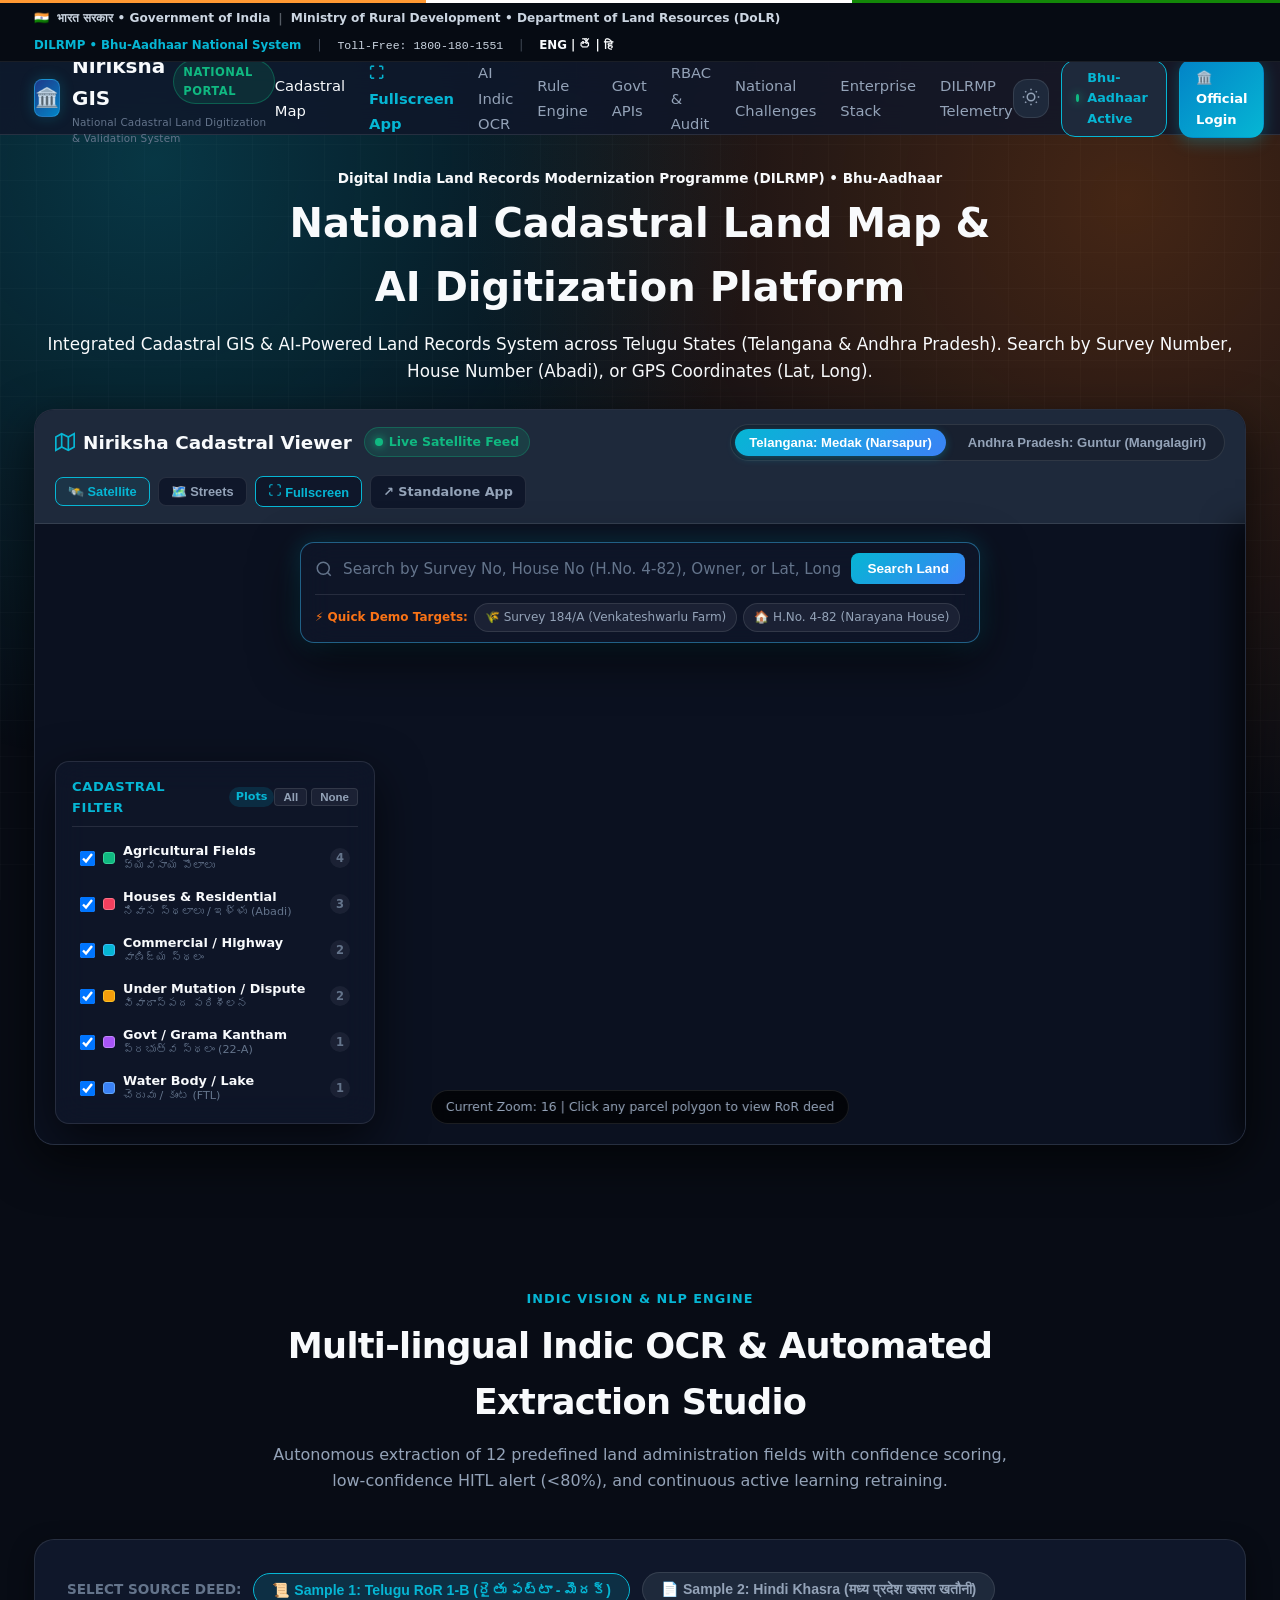
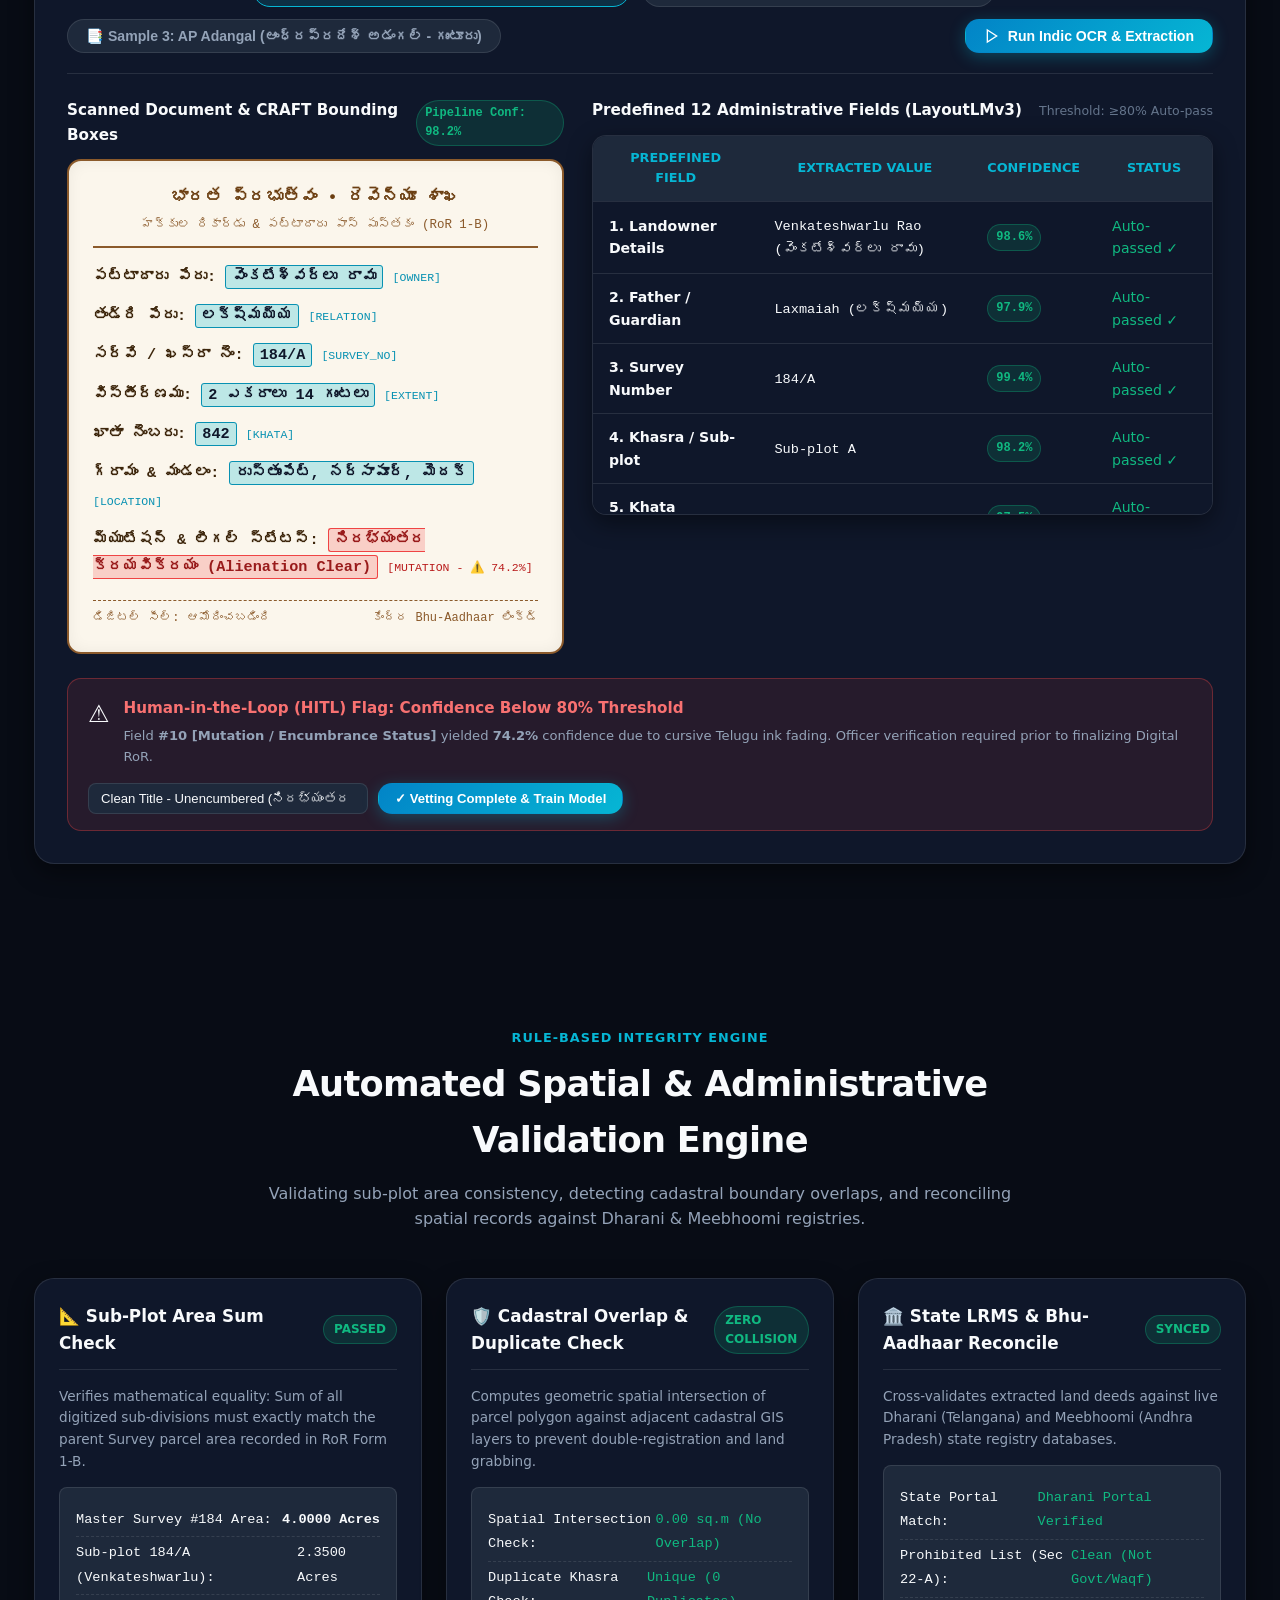
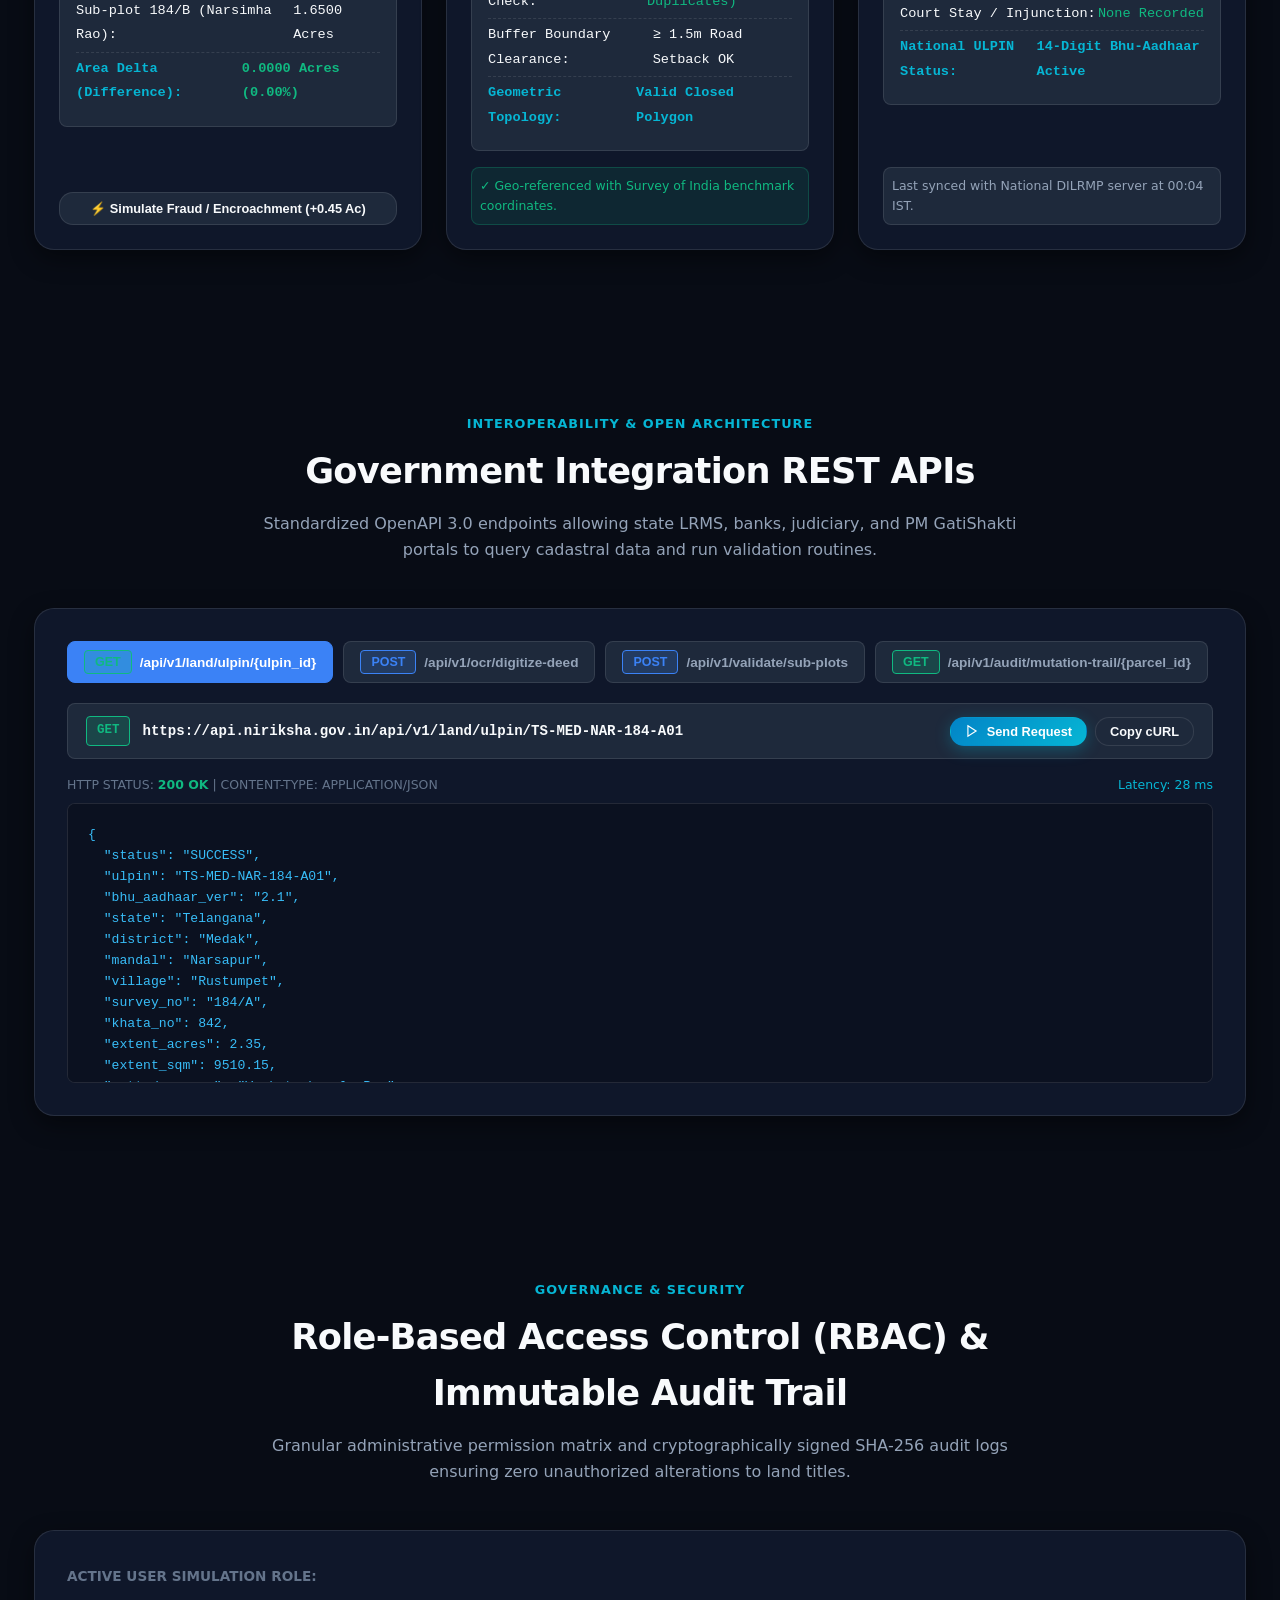
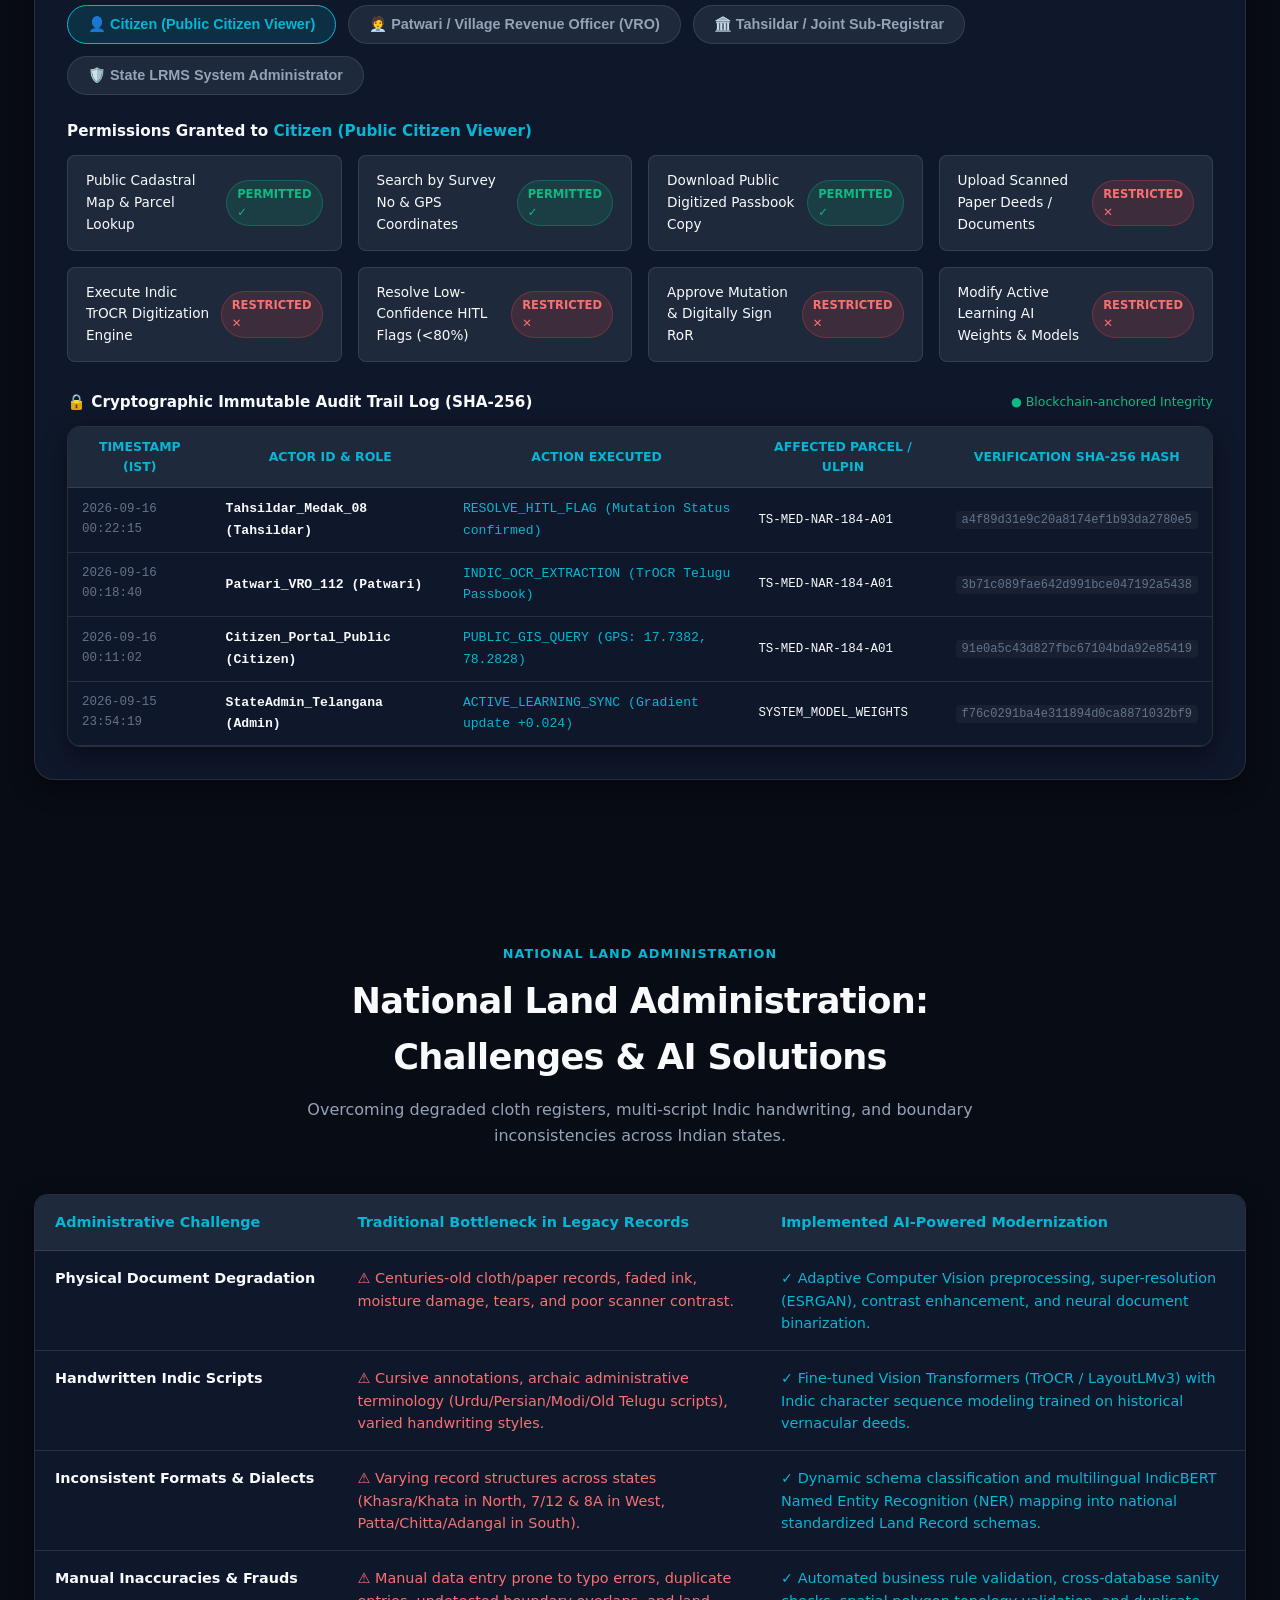
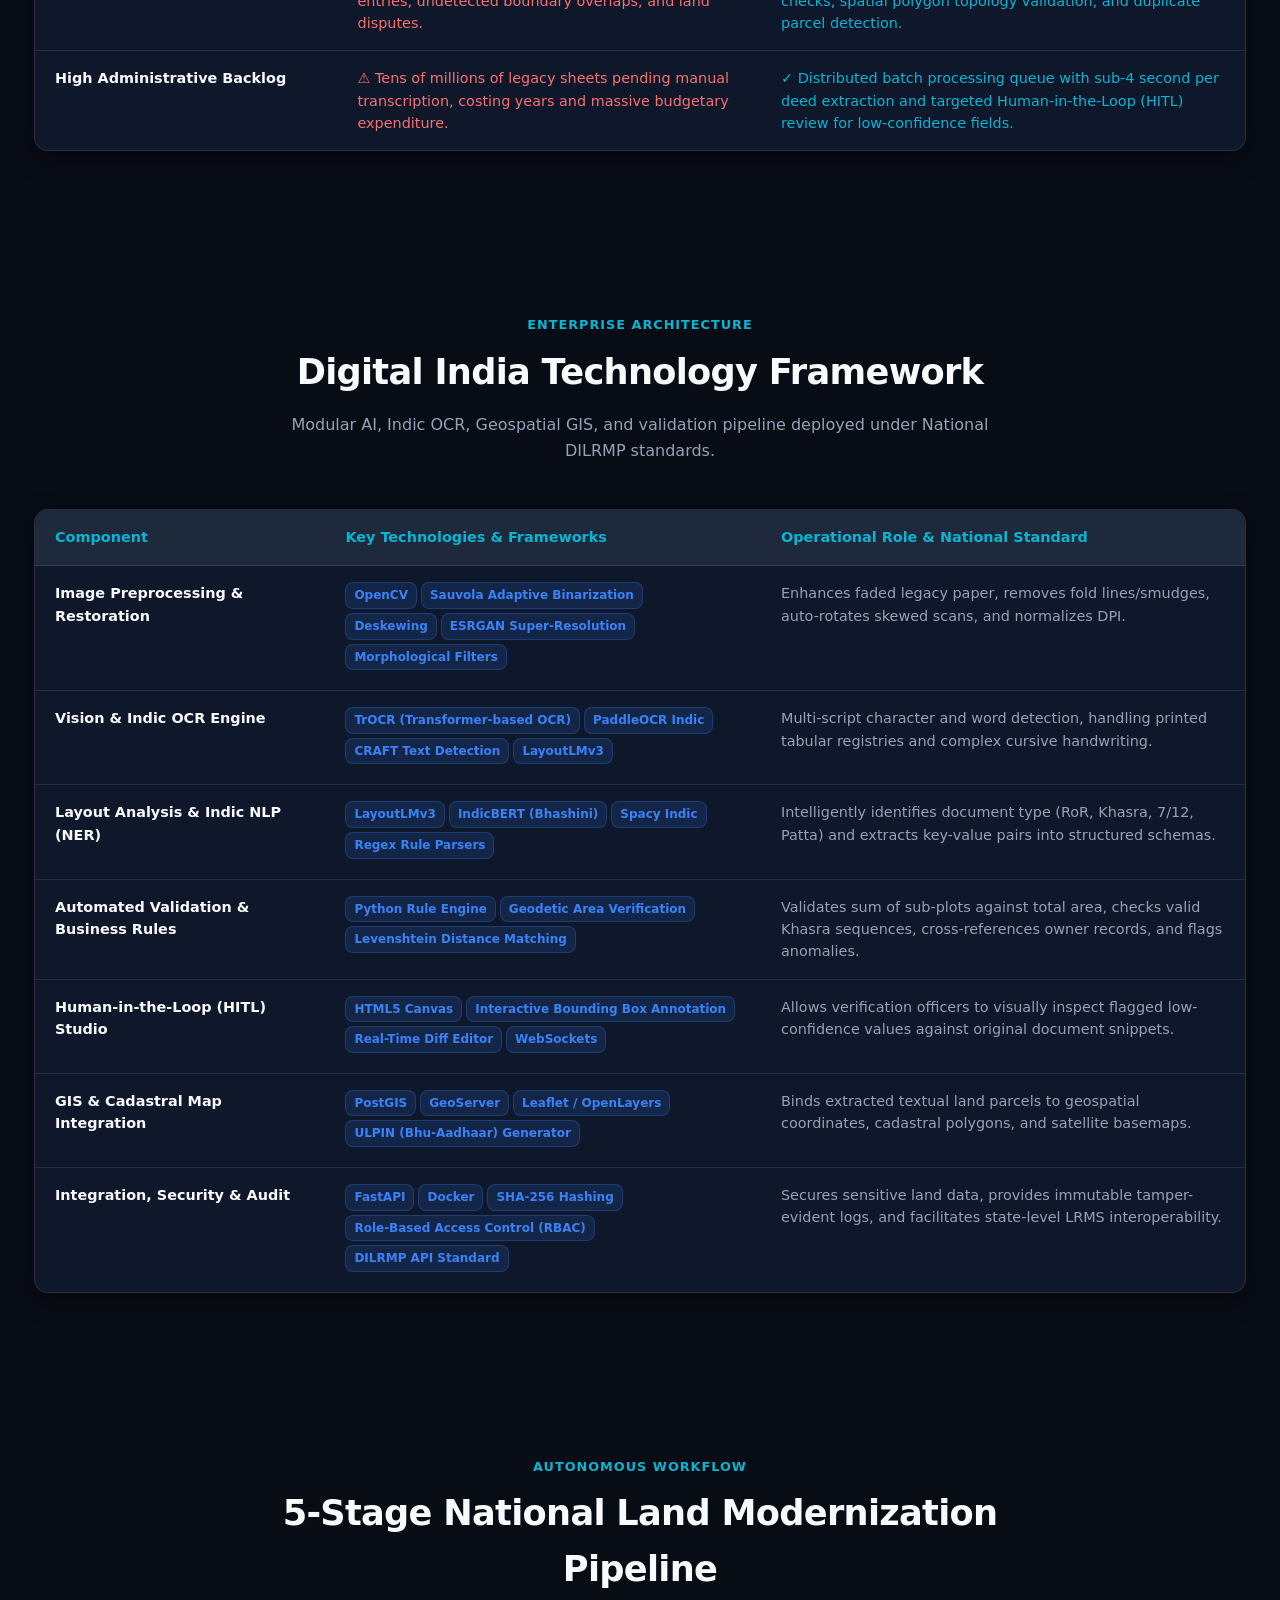
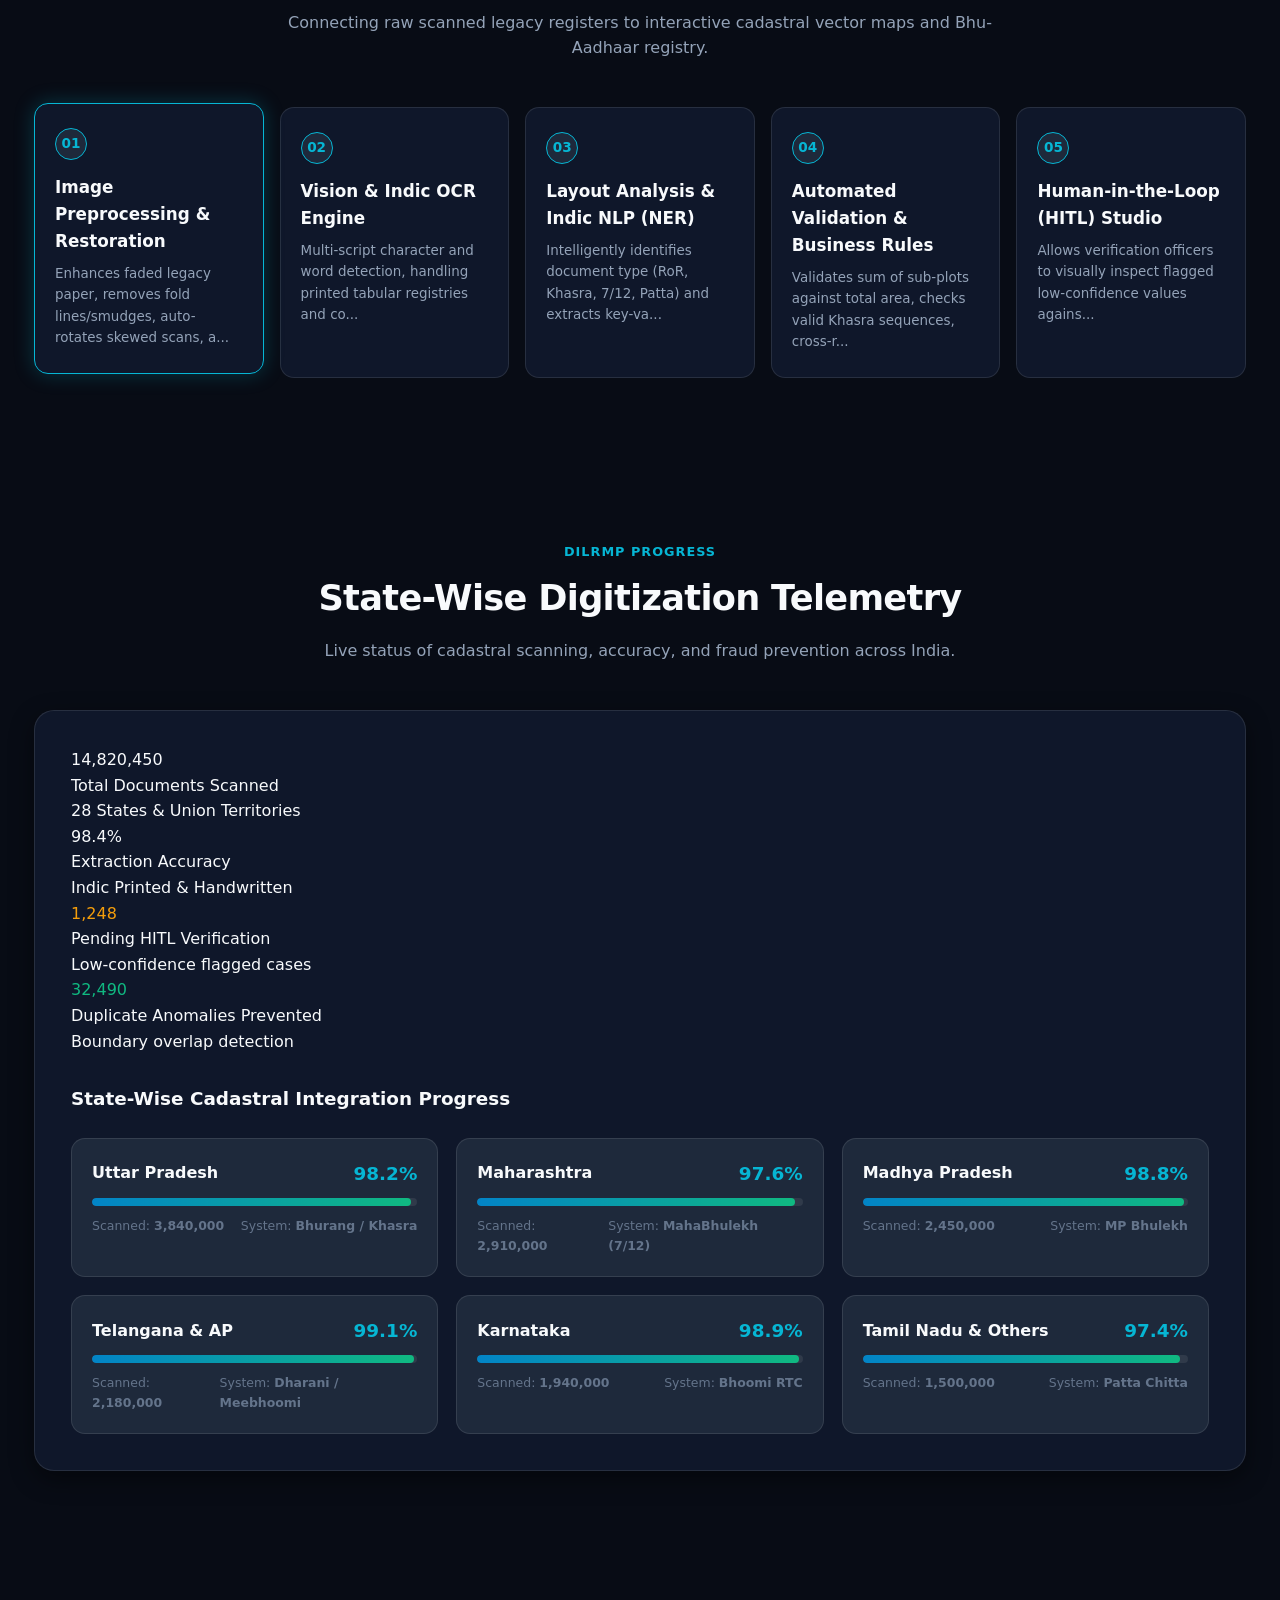
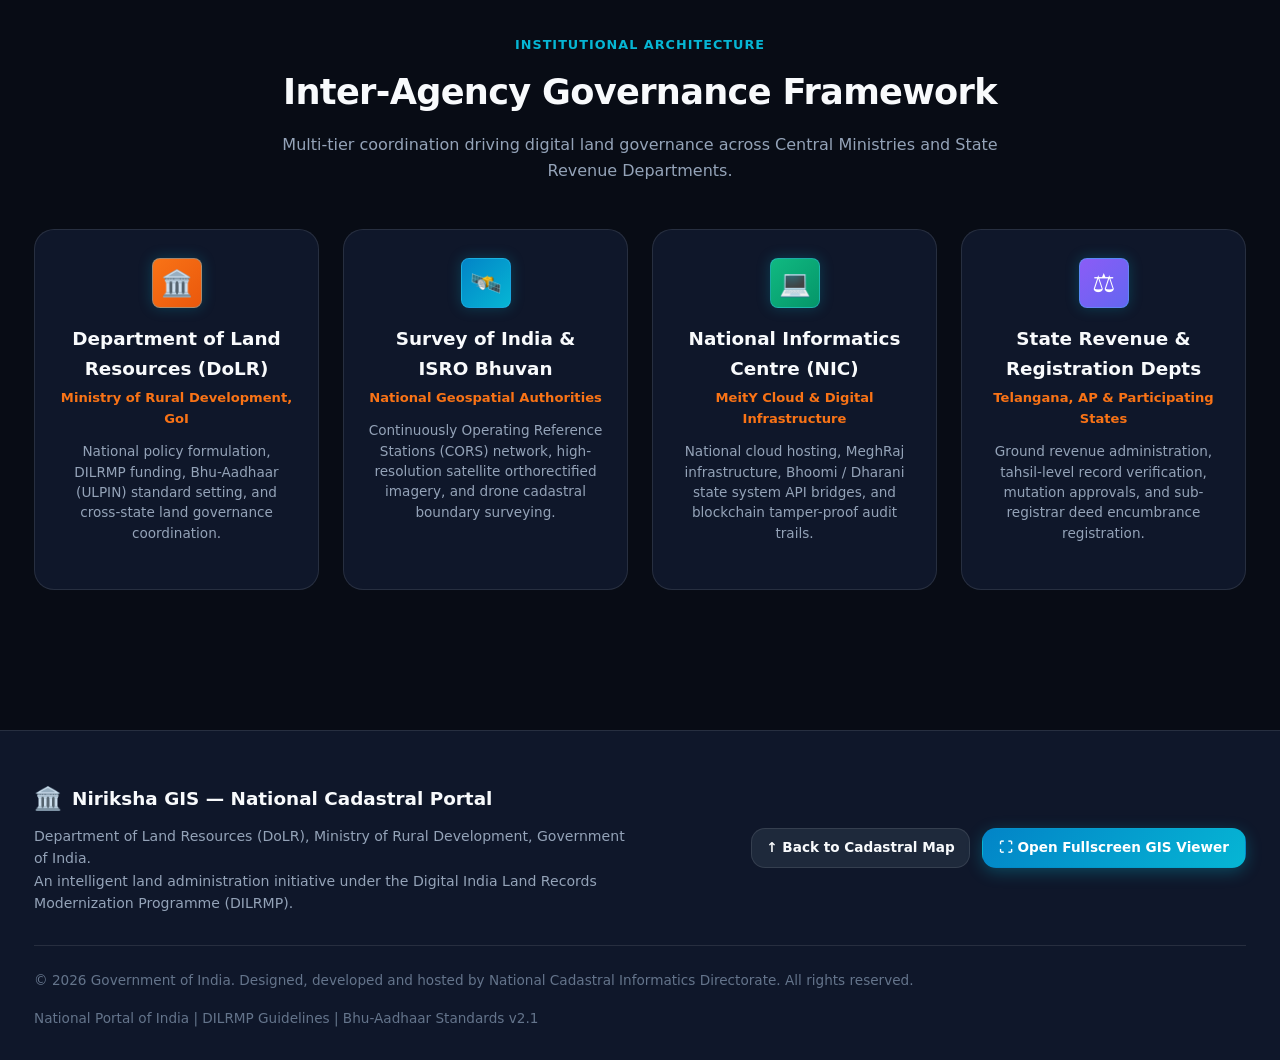
==== commit 28c28cc5: "feat: redesign as official National Government Portal removing all SIH/hackathon/GitHub badges" ====
--- a/index.html
+++ b/index.html
@@ -3,28 +3,55 @@
 <head>
   <meta charset="UTF-8" />
   <meta name="viewport" content="width=device-width, initial-scale=1.0" />
-  <title>Niriksha | Intelligent Cadastral Land Digitization & Interactive GIS Map (SIH PS 26018)</title>
-  <meta name="description" content="Niriksha GIS: Real working Cadastral Land Map & AI Digitization System for Telugu States (Telangana & Andhra Pradesh). Search by Survey Number or Coordinates." />
+  <title>Niriksha GIS | National Cadastral Land Digitization & Validation Portal | Government of India</title>
+  <meta name="description" content="Niriksha GIS: Official Cadastral Land Digitization & Spatial Validation Portal for Telugu States (Telangana & Andhra Pradesh). Search by Survey Number, House Number, or GPS Coordinates." />
 
   <!-- Leaflet GIS Map Library -->
   <link rel="stylesheet" href="https://unpkg.com/leaflet@1.9.4/dist/leaflet.css" integrity="sha256-p4NxAoJBhIIN+hmNHrzRCf9tD/miZyoHS5obTRR9BMY=" crossorigin="" />
   <script src="https://unpkg.com/leaflet@1.9.4/dist/leaflet.js" integrity="sha256-20nQCchB9co0qIjJZRGuk2/Z9VM+kNiyxNV1lvTlZBo=" crossorigin=""></script>
 
   <link rel="stylesheet" href="css/style.css" />
-  <link rel="icon" href="data:image/svg+xml,<svg xmlns='http://www.w3.org/2000/svg' viewBox='0 0 100 100'><text y='.9em' font-size='90'>🗺️</text></svg>" />
+  <link rel="icon" href="data:image/svg+xml,<svg xmlns='http://www.w3.org/2000/svg' viewBox='0 0 100 100'><text y='.9em' font-size='90'>🏛️</text></svg>" />
 </head>
 <body>
 
   <!-- Ambient Glow Overlay -->
   <div class="bg-grid-overlay"></div>
+
+  <!-- National Tricolor Strip & Official Government Header -->
+  <div class="national-tricolor-strip"></div>
+  <div class="national-top-bar">
+    <div class="container">
+      <div class="gov-emblem-text">
+        <span>🇮🇳</span>
+        <span>भारत सरकार • Government of India</span>
+        <span style="opacity: 0.4;">|</span>
+        <span>Ministry of Rural Development • Department of Land Resources (DoLR)</span>
+      </div>
+      <div class="gov-accessibility-links">
+        <span style="color: var(--accent-cyan); font-weight: 600;">DILRMP • Bhu-Aadhaar National System</span>
+        <span style="opacity: 0.4;">|</span>
+        <span style="font-family: var(--font-mono); font-size: 0.72rem; color: #cbd5e1;">Toll-Free: 1800-180-1551</span>
+        <span style="opacity: 0.4;">|</span>
+        <span style="font-weight: 600; color: #f8fafc;">ENG | తె | हि</span>
+      </div>
+    </div>
+  </div>
 
   <!-- Navigation Bar -->
   <header class="navbar">
     <div class="container">
       <a href="#" class="nav-brand">
-        <div class="brand-icon">🗺️</div>
-        <span>Niriksha GIS</span>
-        <span class="brand-badge">SIH PS 26018</span>
+        <div class="brand-icon">🏛️</div>
+        <div>
+          <div style="display: flex; align-items: center; gap: 8px;">
+            <span>Niriksha GIS</span>
+            <span class="brand-badge">National Portal</span>
+          </div>
+          <div style="font-size: 0.65rem; color: var(--text-muted); font-weight: 500; letter-spacing: 0.2px;">
+            National Cadastral Land Digitization & Validation System
+          </div>
+        </div>
       </a>
 
       <ul class="nav-links">
@@ -34,9 +61,9 @@
         <li><a href="#validation-engine" class="nav-link">Rule Engine</a></li>
         <li><a href="#api-explorer" class="nav-link">Govt APIs</a></li>
         <li><a href="#rbac-audit" class="nav-link">RBAC & Audit</a></li>
-        <li><a href="#scope-section" class="nav-link">Scope & Problems</a></li>
-        <li><a href="#tech-table" class="nav-link">Tech Matrix</a></li>
-        <li><a href="#dashboard" class="nav-link">Telemetry</a></li>
+        <li><a href="#scope-section" class="nav-link">National Challenges</a></li>
+        <li><a href="#tech-table" class="nav-link">Enterprise Stack</a></li>
+        <li><a href="#dashboard" class="nav-link">DILRMP Telemetry</a></li>
       </ul>
 
       <div class="nav-actions">
@@ -46,9 +73,13 @@
           </span>
         </button>
 
-        <a href="https://github.com/sannivesham/sih" target="_blank" rel="noopener noreferrer" class="btn btn-secondary sih-gh-link" style="padding: 8px 16px;">
-          <svg width="18" height="18" viewBox="0 0 24 24" fill="none" stroke="currentColor" stroke-width="2"><path d="M9 19c-5 1.5-5-2.5-7-3m14 6v-3.87a3.37 3.37 0 0 0-.94-2.61c3.14-.35 6.44-1.54 6.44-7A5.44 5.44 0 0 0 20 4.77 5.07 5.07 0 0 0 19.91 1S18.73.65 16 2.48a13.38 13.38 0 0 0-7 0C6.27.65 5.09 1 5.09 1A5.07 5.07 0 0 0 5 4.77a5.44 5.44 0 0 0-1.5 3.78c0 5.42 3.3 6.61 6.44 7A3.37 3.37 0 0 0 9 18.13V22"></path></svg>
-          <span>GitHub</span>
+        <a href="#ai-ocr-studio" class="btn btn-secondary" style="padding: 7px 14px; font-size: 0.8rem; border-color: var(--accent-cyan); color: var(--accent-cyan);">
+          <span class="pulse-dot"></span>
+          <span>Bhu-Aadhaar Active</span>
+        </a>
+
+        <a href="#rbac-audit" class="btn btn-primary" style="padding: 7px 16px; font-size: 0.82rem;">
+          <span>🏛️ Official Login</span>
         </a>
       </div>
     </div>
@@ -63,14 +94,14 @@
         <div style="text-align: center; margin-bottom: 24px;">
           <div class="hero-badge-wrap">
             <span class="pulse-dot"></span>
-            <span style="font-size: 0.85rem; font-weight: 700;">Smart India Hackathon • Problem Statement #26018</span>
+            <span style="font-size: 0.85rem; font-weight: 700;">Digital India Land Records Modernization Programme (DILRMP) • Bhu-Aadhaar</span>
           </div>
           <h1 class="hero-title" style="font-size: 2.5rem; margin-bottom: 12px;">
-            Interactive Cadastral Land Map & <br />
-            <span class="hero-highlight">AI Digitization System</span>
+            National Cadastral Land Map & <br />
+            <span class="hero-highlight">AI Digitization Platform</span>
           </h1>
           <p class="hero-subtitle" style="font-size: 1.05rem; margin-bottom: 16px;">
-            Zoom into Telugu States (Telangana & Andhra Pradesh) to explore divided survey plots. Click any land parcel to view owner details or search directly by GPS Coordinates (Lat, Long).
+            Integrated Cadastral GIS & AI-Powered Land Records System across Telugu States (Telangana & Andhra Pradesh). Search by Survey Number, House Number (Abadi), or GPS Coordinates (Lat, Long).
           </p>
         </div>
 
@@ -737,22 +768,22 @@
       </div>
     </section>
 
-    <!-- Scope of Study & Problems Table Section -->
+    <!-- National Challenges & Solutions Section -->
     <section class="section" id="scope-section">
       <div class="container">
         <div class="section-header">
-          <span class="section-tag">SIH PS 26018 Scope</span>
-          <h2 class="section-title">Scope of Study: Traditional Problems vs AI Solution</h2>
-          <p class="section-desc">Overcoming degraded papers, multi-script Indic handwriting, and manual boundary errors.</p>
+          <span class="section-tag">National Land Administration</span>
+          <h2 class="section-title">National Land Administration: Challenges & AI Solutions</h2>
+          <p class="section-desc">Overcoming degraded cloth registers, multi-script Indic handwriting, and boundary inconsistencies across Indian states.</p>
         </div>
 
         <div class="table-responsive">
           <table class="custom-table">
             <thead>
               <tr>
-                <th style="width: 25%;">Problem Area</th>
-                <th style="width: 35%;">Legacy Issue in Traditional Records</th>
-                <th style="width: 40%;">Proposed AI-Powered Solution</th>
+                <th style="width: 25%;">Administrative Challenge</th>
+                <th style="width: 35%;">Traditional Bottleneck in Legacy Records</th>
+                <th style="width: 40%;">Implemented AI-Powered Modernization</th>
               </tr>
             </thead>
             <tbody id="scope-table-tbody">
@@ -763,13 +794,13 @@
       </div>
     </section>
 
-    <!-- Suggested Components-Wise Technology Table -->
+    <!-- Digital India Technology Framework Table -->
     <section class="section" id="tech-table">
       <div class="container">
         <div class="section-header">
-          <span class="section-tag">Technical Architecture</span>
-          <h2 class="section-title">Suggested Components-Wise Technology</h2>
-          <p class="section-desc">Modular AI, Indic OCR, GIS, and verification pipeline recommended for PS 26018.</p>
+          <span class="section-tag">Enterprise Architecture</span>
+          <h2 class="section-title">Digital India Technology Framework</h2>
+          <p class="section-desc">Modular AI, Indic OCR, Geospatial GIS, and validation pipeline deployed under National DILRMP standards.</p>
         </div>
 
         <div class="table-responsive">
@@ -778,7 +809,7 @@
               <tr>
                 <th style="width: 24%;">Component</th>
                 <th style="width: 36%;">Key Technologies & Frameworks</th>
-                <th style="width: 40%;">Operational Role & Target Outcome</th>
+                <th style="width: 40%;">Operational Role & National Standard</th>
               </tr>
             </thead>
             <tbody id="components-table-tbody">
@@ -794,8 +825,8 @@
       <div class="container">
         <div class="section-header">
           <span class="section-tag">Autonomous Workflow</span>
-          <h2 class="section-title">5-Stage Land Modernization Pipeline</h2>
-          <p class="section-desc">Connecting raw scanned registers to interactive cadastral vector maps.</p>
+          <h2 class="section-title">5-Stage National Land Modernization Pipeline</h2>
+          <p class="section-desc">Connecting raw scanned legacy registers to interactive cadastral vector maps and Bhu-Aadhaar registry.</p>
         </div>
 
         <div class="pipeline-flow" id="pipeline-container">
@@ -845,17 +876,40 @@
       </div>
     </section>
 
-    <!-- Team Section -->
-    <section class="section" id="team">
+    <!-- Institutional Governance Framework -->
+    <section class="section" id="governance">
       <div class="container">
         <div class="section-header">
-          <span class="section-tag">Team Sannivesham</span>
-          <h2 class="section-title">SIH PS 26018 Innovators</h2>
-          <p class="section-desc">Architecting AI and GIS solutions for India's digital land governance.</p>
-        </div>
-
-        <div class="team-grid" id="team-container">
-          <!-- Dynamically populated from config.js -->
+          <span class="section-tag">Institutional Architecture</span>
+          <h2 class="section-title">Inter-Agency Governance Framework</h2>
+          <p class="section-desc">Multi-tier coordination driving digital land governance across Central Ministries and State Revenue Departments.</p>
+        </div>
+
+        <div class="team-grid">
+          <div class="team-card">
+            <div class="brand-icon" style="margin: 0 auto 16px; width: 50px; height: 50px; font-size: 1.6rem; background: linear-gradient(135deg, #f97316, #ea580c);">🏛️</div>
+            <h4 class="team-name">Department of Land Resources (DoLR)</h4>
+            <div class="team-role">Ministry of Rural Development, GoI</div>
+            <p class="team-bio">National policy formulation, DILRMP funding, Bhu-Aadhaar (ULPIN) standard setting, and cross-state land governance coordination.</p>
+          </div>
+          <div class="team-card">
+            <div class="brand-icon" style="margin: 0 auto 16px; width: 50px; height: 50px; font-size: 1.6rem; background: linear-gradient(135deg, #0284c7, #06b6d4);">🛰️</div>
+            <h4 class="team-name">Survey of India & ISRO Bhuvan</h4>
+            <div class="team-role">National Geospatial Authorities</div>
+            <p class="team-bio">Continuously Operating Reference Stations (CORS) network, high-resolution satellite orthorectified imagery, and drone cadastral boundary surveying.</p>
+          </div>
+          <div class="team-card">
+            <div class="brand-icon" style="margin: 0 auto 16px; width: 50px; height: 50px; font-size: 1.6rem; background: linear-gradient(135deg, #10b981, #059669);">💻</div>
+            <h4 class="team-name">National Informatics Centre (NIC)</h4>
+            <div class="team-role">MeitY Cloud & Digital Infrastructure</div>
+            <p class="team-bio">National cloud hosting, MeghRaj infrastructure, Bhoomi / Dharani state system API bridges, and blockchain tamper-proof audit trails.</p>
+          </div>
+          <div class="team-card">
+            <div class="brand-icon" style="margin: 0 auto 16px; width: 50px; height: 50px; font-size: 1.6rem; background: linear-gradient(135deg, #8b5cf6, #6366f1);">⚖️</div>
+            <h4 class="team-name">State Revenue & Registration Depts</h4>
+            <div class="team-role">Telangana, AP & Participating States</div>
+            <p class="team-bio">Ground revenue administration, tahsil-level record verification, mutation approvals, and sub-registrar deed encumbrance registration.</p>
+          </div>
         </div>
       </div>
     </section>
@@ -943,27 +997,33 @@
     </div>
   </div>
 
-  <!-- Footer -->
+  <!-- Official Government Footer -->
   <footer class="footer">
     <div class="container">
       <div class="footer-top">
         <div class="footer-brand">
-          <h4>Team Sannivesham • SIH PS 26018</h4>
-          <p>Intelligent Land Record Digitization & Validation GIS System</p>
-        </div>
-        <div style="display: flex; gap: 12px; align-items: center;">
+          <div style="display: flex; align-items: center; gap: 10px; margin-bottom: 8px;">
+            <span style="font-size: 1.4rem;">🏛️</span>
+            <h4 style="margin: 0; font-size: 1.15rem; color: var(--text-main);">Niriksha GIS — National Cadastral Portal</h4>
+          </div>
+          <p style="color: var(--text-secondary); font-size: 0.88rem; max-width: 600px;">
+            Department of Land Resources (DoLR), Ministry of Rural Development, Government of India.<br />
+            An intelligent land administration initiative under the Digital India Land Records Modernization Programme (DILRMP).
+          </p>
+        </div>
+        <div style="display: flex; gap: 12px; align-items: center; flex-wrap: wrap;">
           <a href="#live-map" class="btn btn-secondary" style="padding: 8px 14px; font-size: 0.85rem;">
-            ↑ Back to Live Map
+            ↑ Back to Cadastral Map
           </a>
-          <a href="https://github.com/sannivesham/sih" target="_blank" rel="noopener noreferrer" class="btn btn-primary sih-gh-link" style="padding: 8px 16px; font-size: 0.85rem;">
-            View on GitHub ⭐
+          <a href="map.html" target="_blank" class="btn btn-primary" style="padding: 8px 16px; font-size: 0.85rem;">
+            ⛶ Open Fullscreen GIS Viewer
           </a>
         </div>
       </div>
 
       <div class="footer-bottom">
-        <p>© 2024–2026 Team Sannivesham. Built for Smart India Hackathon.</p>
-        <p>Repository: <a href="https://github.com/sannivesham/sih" target="_blank" rel="noopener noreferrer" style="color: var(--accent-cyan); text-decoration: none;">github.com/sannivesham/sih</a></p>
+        <p>© 2026 Government of India. Designed, developed and hosted by National Cadastral Informatics Directorate. All rights reserved.</p>
+        <p>National Portal of India | DILRMP Guidelines | Bhu-Aadhaar Standards v2.1</p>
       </div>
     </div>
   </footer>
--- a/css/style.css
+++ b/css/style.css
@@ -113,6 +113,58 @@
   z-index: 1;
 }
 
+/* National Top Bar */
+.national-tricolor-strip {
+  height: 3px;
+  background: linear-gradient(90deg, #ff9933 33.3%, #ffffff 33.3% 66.6%, #138808 66.6%);
+  width: 100%;
+  position: relative;
+  z-index: 1002;
+}
+
+.national-top-bar {
+  background: #060b13;
+  border-bottom: 1px solid rgba(255, 255, 255, 0.08);
+  font-size: 0.76rem;
+  color: #94a3b8;
+  padding: 6px 0;
+  position: relative;
+  z-index: 1001;
+}
+
+.national-top-bar .container {
+  display: flex;
+  justify-content: space-between;
+  align-items: center;
+  flex-wrap: wrap;
+  gap: 8px;
+}
+
+.gov-emblem-text {
+  display: flex;
+  align-items: center;
+  gap: 8px;
+  font-weight: 600;
+  color: #cbd5e1;
+}
+
+.gov-accessibility-links {
+  display: flex;
+  align-items: center;
+  gap: 16px;
+  font-size: 0.74rem;
+}
+
+.gov-accessibility-links a {
+  color: #94a3b8;
+  text-decoration: none;
+  transition: color 0.2s ease;
+}
+
+.gov-accessibility-links a:hover {
+  color: var(--accent-cyan);
+}
+
 /* Navbar */
 .navbar {
   position: sticky;
@@ -146,7 +198,8 @@
   width: 38px;
   height: 38px;
   border-radius: var(--radius-sm);
-  background: linear-gradient(135deg, var(--accent-saffron), var(--accent-cyan));
+  background: linear-gradient(135deg, #1e3a8a, #0284c7);
+  border: 1px solid rgba(56, 189, 248, 0.4);
   display: flex;
   align-items: center;
   justify-content: center;
@@ -156,13 +209,14 @@
 }
 
 .brand-badge {
-  background: linear-gradient(135deg, var(--accent-saffron), #ea580c);
-  color: #fff;
+  background: rgba(16, 185, 129, 0.12);
+  color: var(--accent-green);
+  border: 1px solid rgba(16, 185, 129, 0.35);
   font-size: 0.72rem;
-  font-weight: 800;
-  padding: 4px 10px;
+  font-weight: 700;
+  padding: 3px 9px;
   border-radius: var(--radius-full);
-  letter-spacing: 0.6px;
+  letter-spacing: 0.5px;
   text-transform: uppercase;
 }
 
